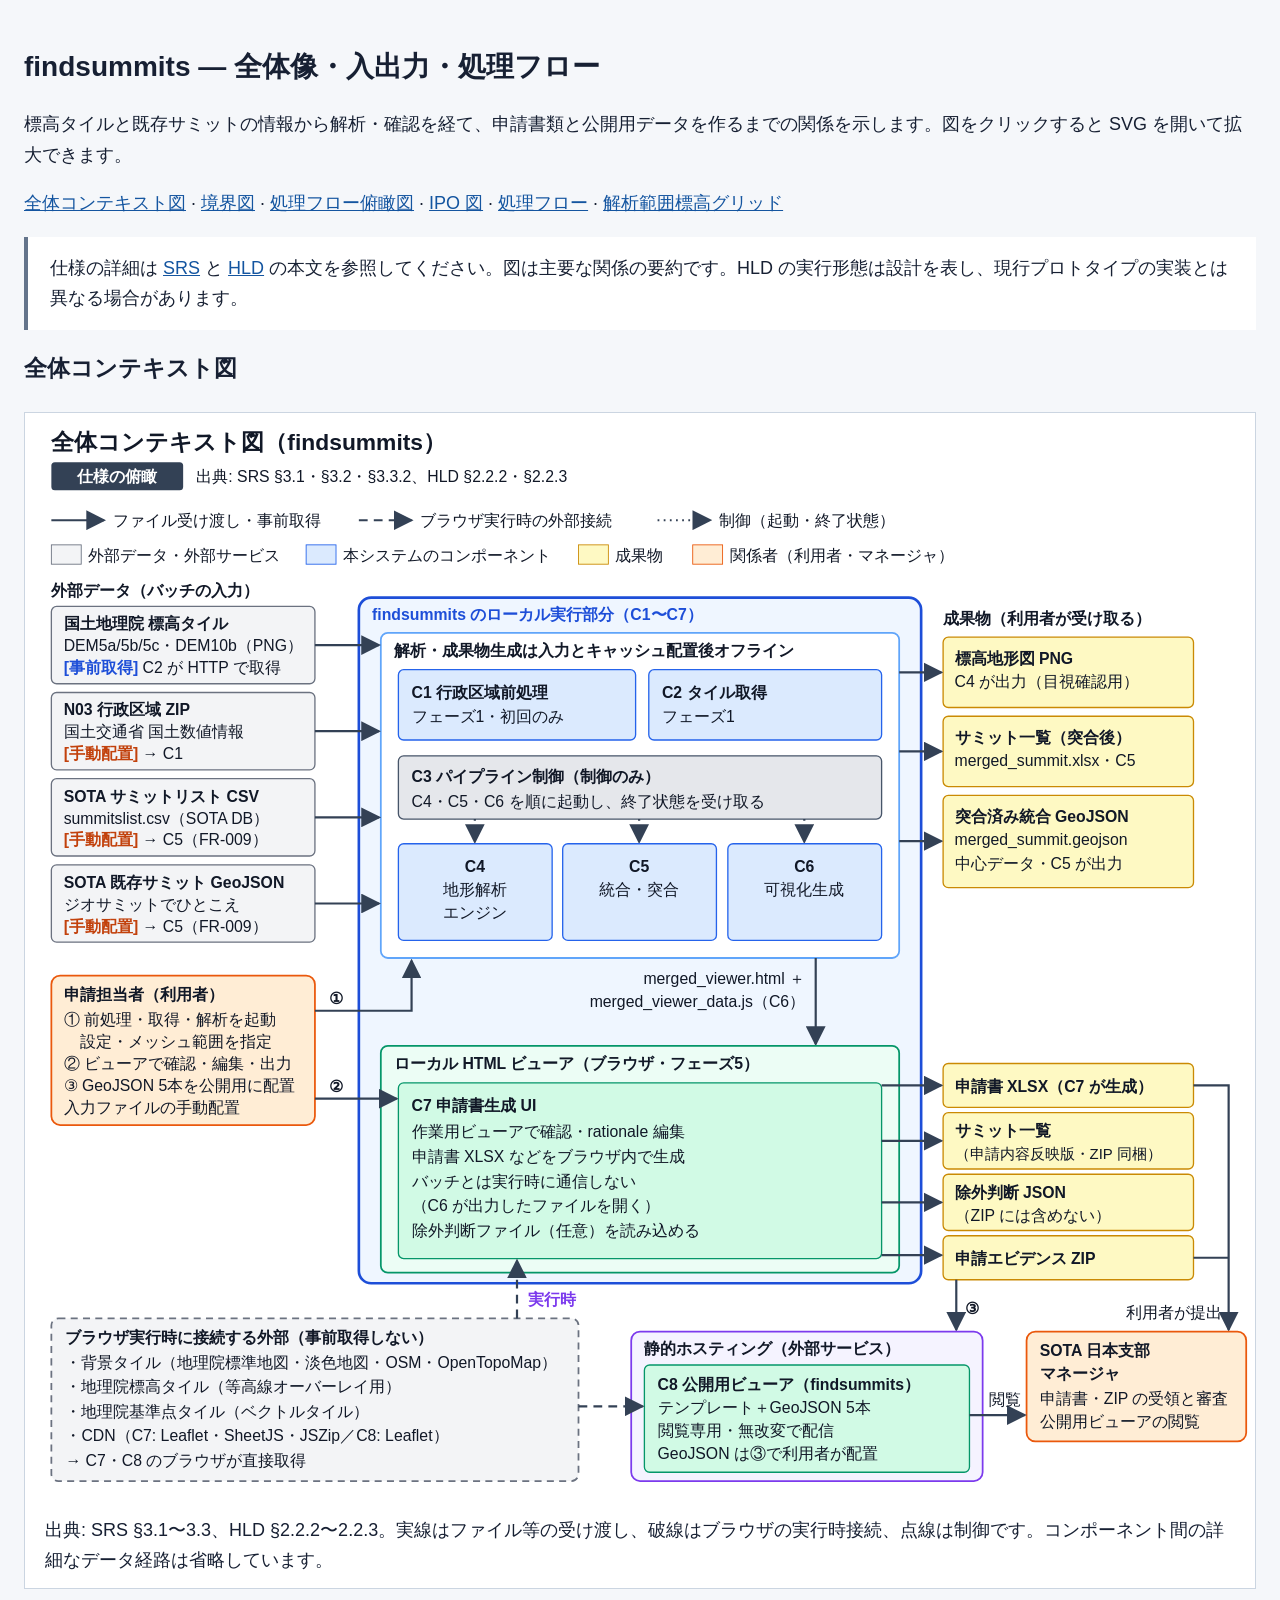
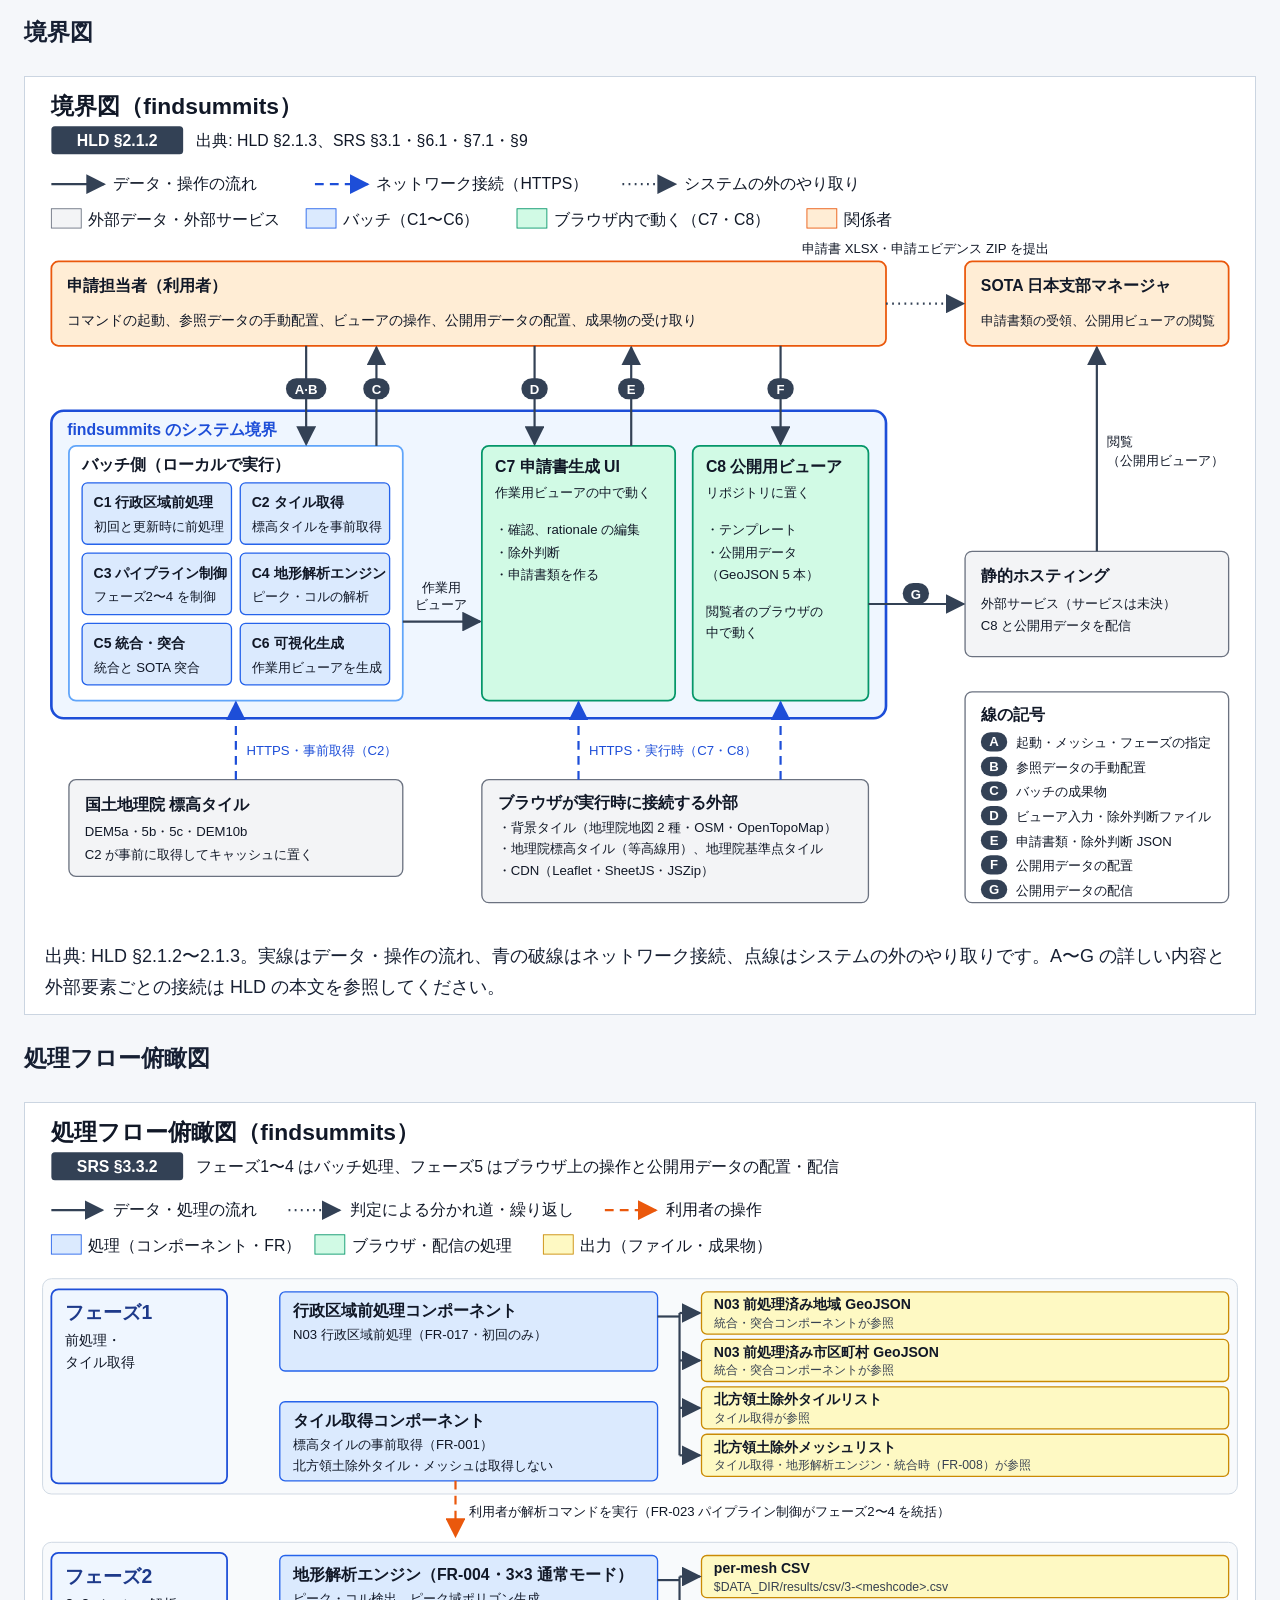
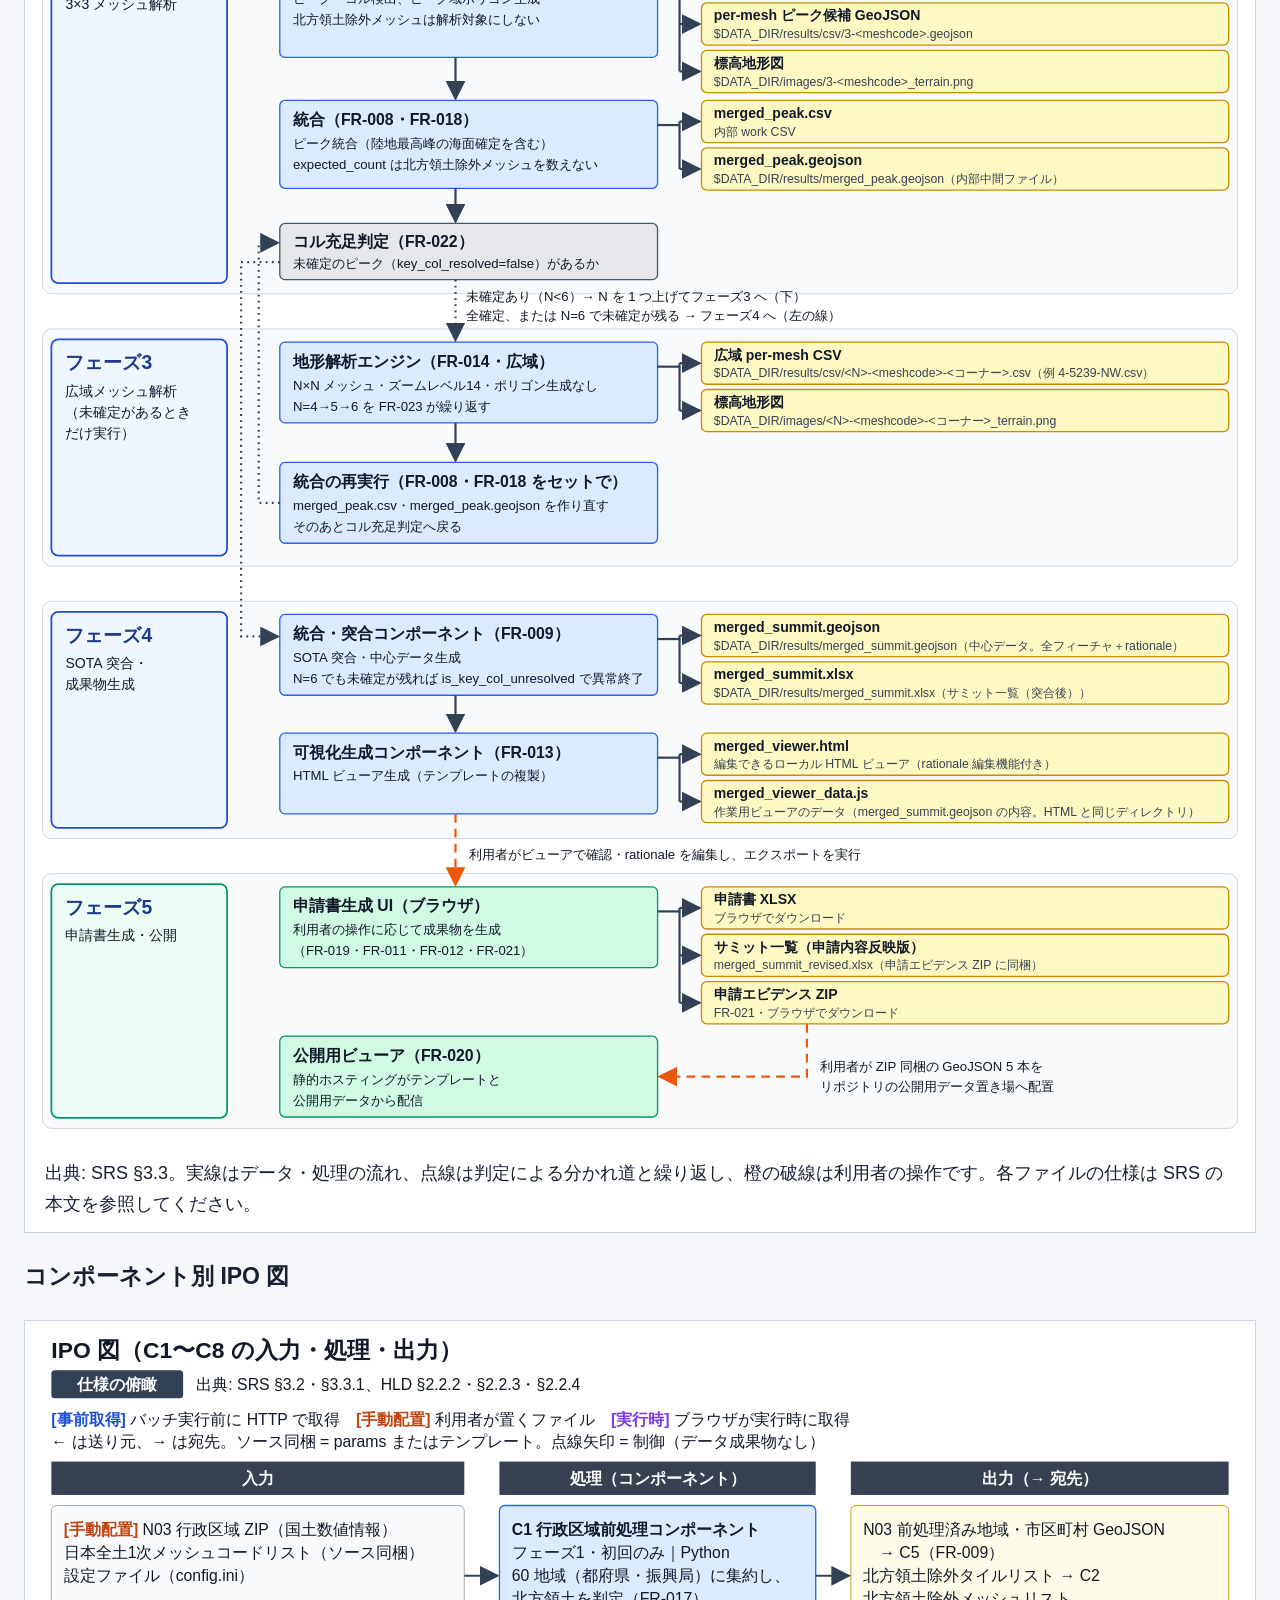
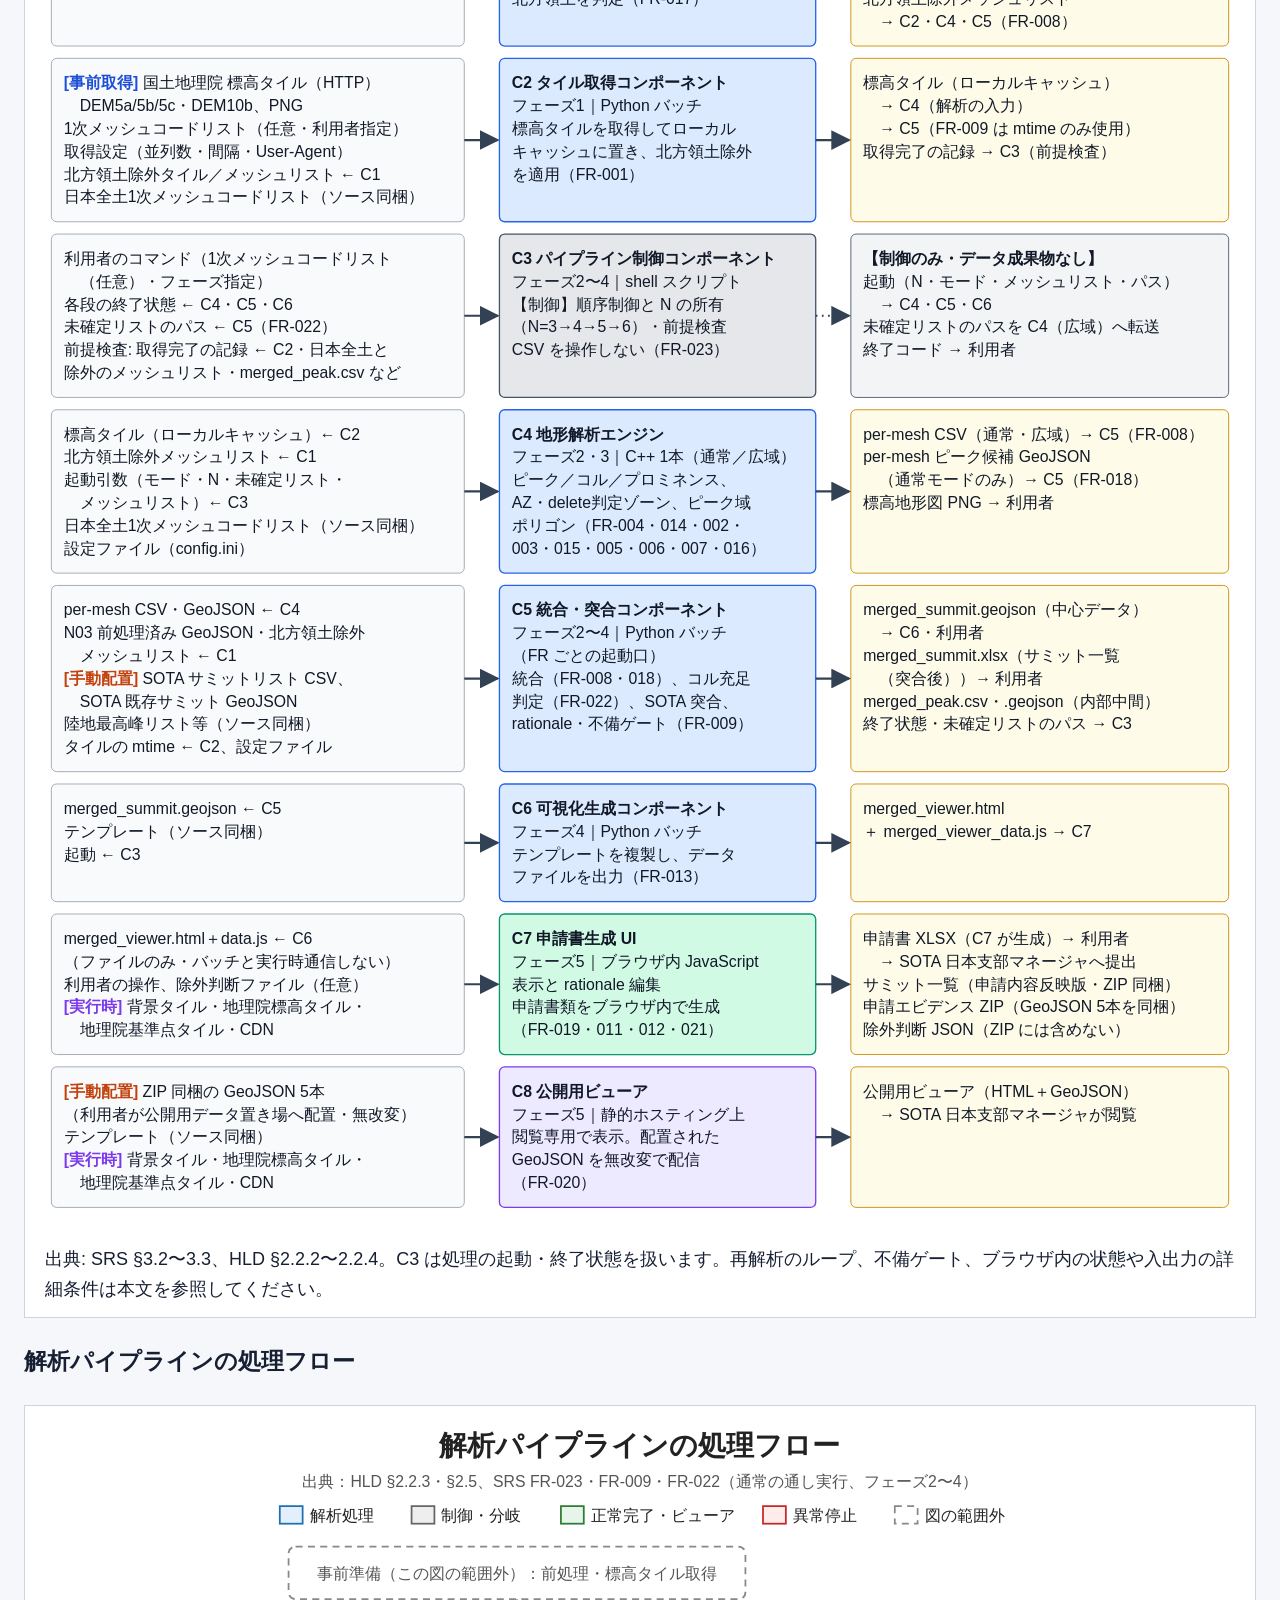
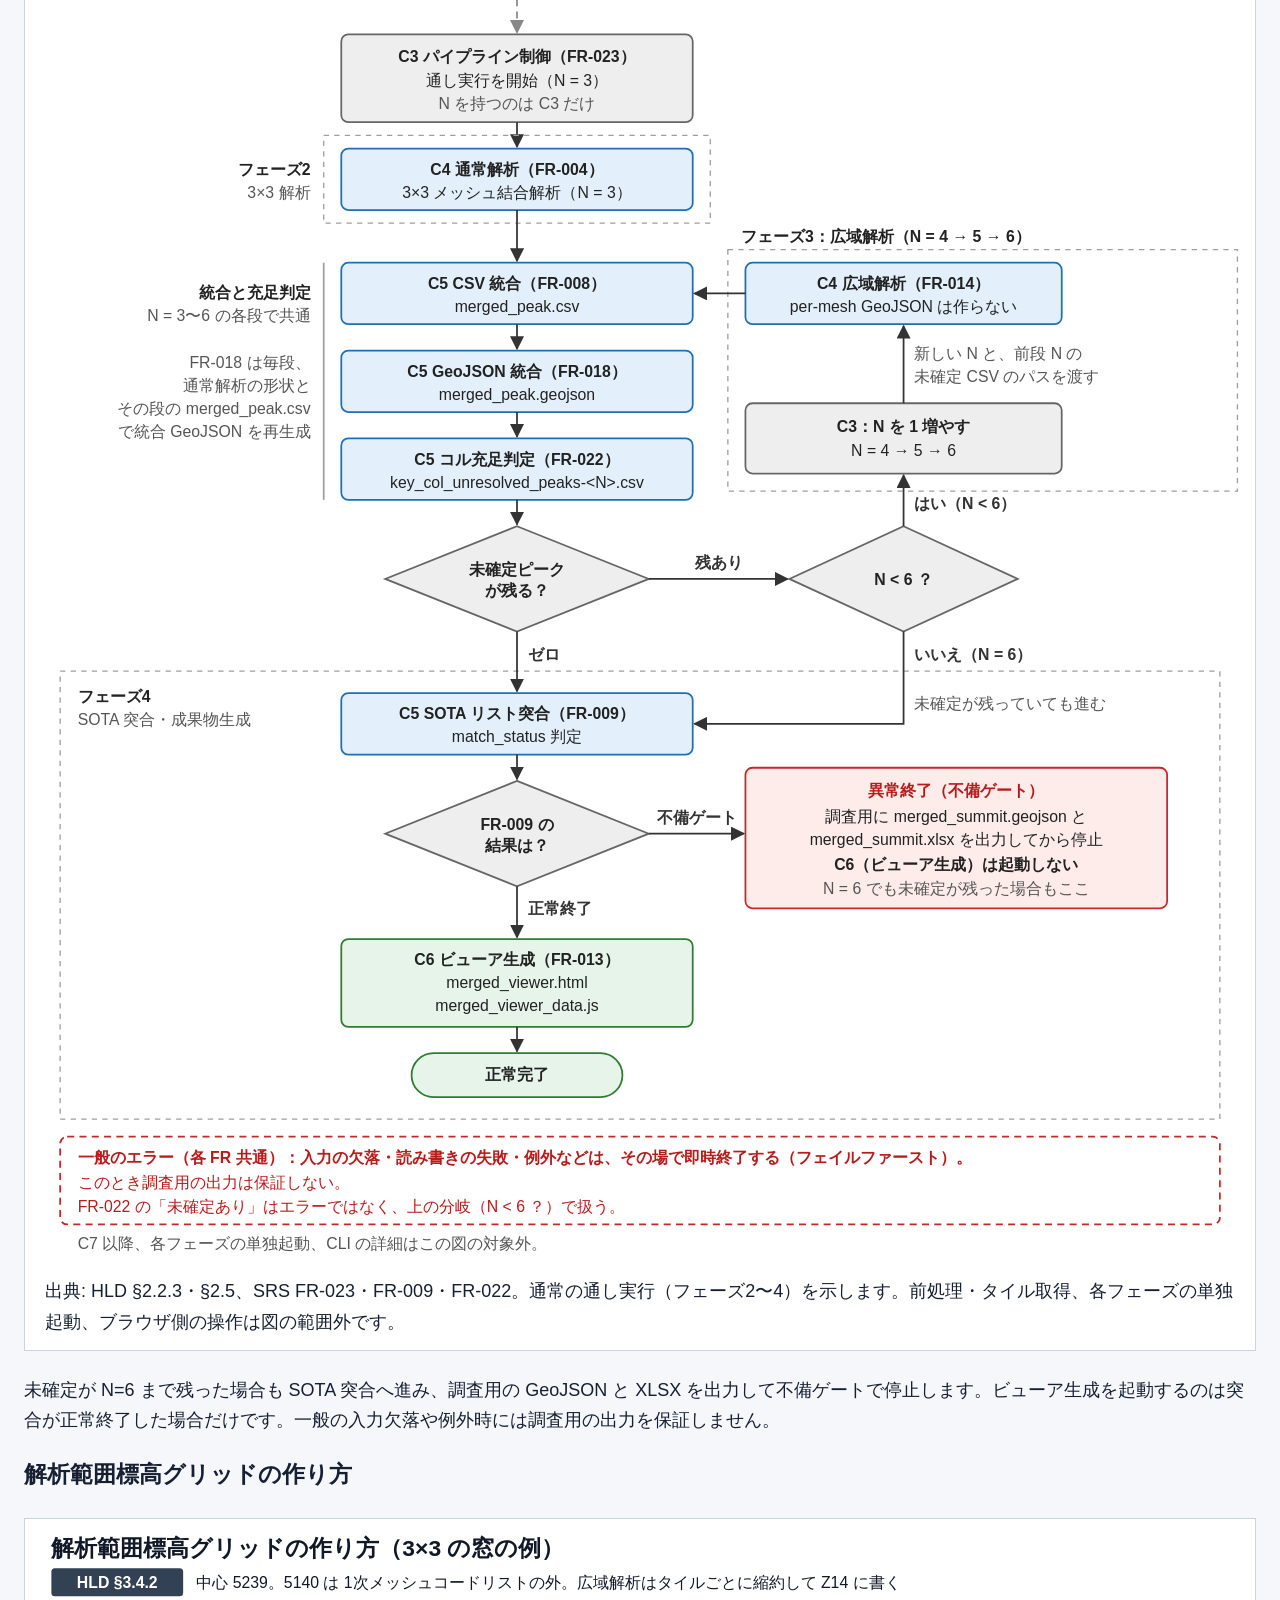
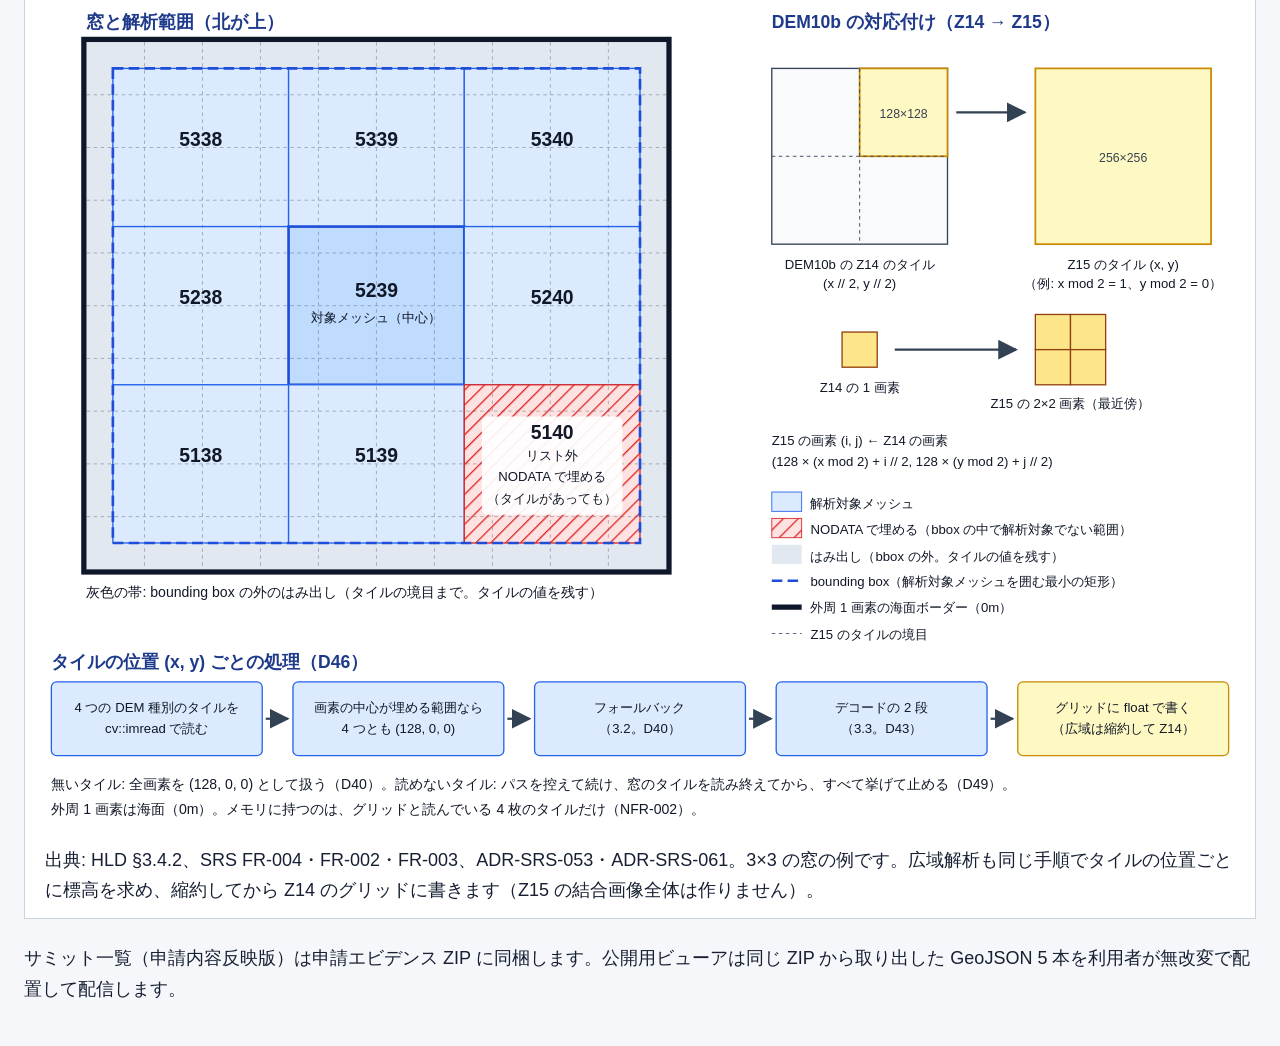
==== docs/figures/spec-overview.html @ 463ea924 "docs: draft HLD 3.4 FR-004 3x3 mesh analysis and stop on unreadable tiles Add HLD 3.4 (D45-D49): the" ====
<!DOCTYPE html>
<html lang="ja">
  <head>
    <meta charset="utf-8">
    <meta name="viewport" content="width=device-width, initial-scale=1">
    <meta name="description" content="findsummits の全体コンテキスト図、境界図、処理フロー俯瞰図、コンポーネント別 IPO 図、解析パイプラインの処理フロー、解析範囲標高グリッドの作り方。SRS と HLD の理解を補助する説明図。">
    <title>findsummits — 全体像・入出力・処理フロー</title>
    <style>
      body { margin: 0; color: #172033; background: #f5f7fa; font: 18px/1.7 sans-serif; }
      main { max-width: 1440px; margin: auto; padding: 24px; }
      h1 { font-size: 28px; }
      h2 { font-size: 23px; }
      a { color: #1455a0; }
      figure { margin: 24px 0; background: white; border: 1px solid #cbd5e1; }
      img { display: block; width: 100%; height: auto; }
      figcaption { padding: 12px 20px; }
      .note { padding: 16px 22px; border-left: 4px solid #64748b; background: white; }
      @media print {
        @page { size: A3 portrait; margin: 10mm; }
        body { background: white; }
        main { padding: 0; }
        figure { break-inside: avoid; }
        section { break-before: page; }
        nav { display: none; }
      }
    </style>
  </head>
  <body>
    <main>
      <h1>findsummits — 全体像・入出力・処理フロー</h1>
      <p>標高タイルと既存サミットの情報から解析・確認を経て、申請書類と公開用データを作るまでの関係を示します。図をクリックすると SVG を開いて拡大できます。</p>
      <nav aria-label="図の目次"><a href="#context">全体コンテキスト図</a> · <a href="#boundary">境界図</a> · <a href="#phase-flow">処理フロー俯瞰図</a> · <a href="#ipo">IPO 図</a> · <a href="#pipeline">処理フロー</a> · <a href="#analysis-grid">解析範囲標高グリッド</a></nav>
      <p class="note">仕様の詳細は <a href="../20_SRS.md">SRS</a> と <a href="../30_HLD.md">HLD</a> の本文を参照してください。図は主要な関係の要約です。HLD の実行形態は設計を表し、現行プロトタイプの実装とは異なる場合があります。</p>
      <section id="context">
        <h2>全体コンテキスト図</h2>
        <figure>
          <a href="system-context.svg"><img src="system-context.svg" width="1400" height="1240" alt="外部データ、findsummits のローカル処理、ブラウザでの申請書生成、公開と閲覧の関係"></a>
          <figcaption>出典: SRS §3.1〜3.3、HLD §2.2.2〜2.2.3。実線はファイル等の受け渡し、破線はブラウザの実行時接続、点線は制御です。コンポーネント間の詳細なデータ経路は省略しています。</figcaption>
        </figure>
      </section>
      <section id="boundary">
        <h2>境界図</h2>
        <figure>
          <a href="system-boundary.svg"><img src="system-boundary.svg" width="1400" height="970" alt="申請担当者と SOTA 日本支部マネージャ、システム境界の内側のバッチ（C1〜C6）・C7・C8、外部のタイル・CDN・静的ホスティングとの接続を A〜G の線で示す"></a>
          <figcaption>出典: HLD §2.1.2〜2.1.3。実線はデータ・操作の流れ、青の破線はネットワーク接続、点線はシステムの外のやり取りです。A〜G の詳しい内容と外部要素ごとの接続は HLD の本文を参照してください。</figcaption>
        </figure>
      </section>
      <section id="phase-flow">
        <h2>処理フロー俯瞰図</h2>
        <figure>
          <a href="phase-flow.svg"><img src="phase-flow.svg" width="1400" height="1870" alt="フェーズ1 から 5 の処理と出力ファイル。コル充足判定で未確定があればフェーズ3 の広域解析を N=4 から 6 まで繰り返し、全確定か N=6 でフェーズ4 へ進む"></a>
          <figcaption>出典: SRS §3.3。実線はデータ・処理の流れ、点線は判定による分かれ道と繰り返し、橙の破線は利用者の操作です。各ファイルの仕様は SRS の本文を参照してください。</figcaption>
        </figure>
      </section>
      <section id="ipo">
        <h2>コンポーネント別 IPO 図</h2>
        <figure>
          <a href="component-ipo.svg"><img src="component-ipo.svg" width="1400" height="1720" alt="C1 から C8 の入力、処理、出力を左右の三列で対応づけた IPO 図"></a>
          <figcaption>出典: SRS §3.2〜3.3、HLD §2.2.2〜2.2.4。C3 は処理の起動・終了状態を扱います。再解析のループ、不備ゲート、ブラウザ内の状態や入出力の詳細条件は本文を参照してください。</figcaption>
        </figure>
      </section>
      <section id="pipeline">
        <h2>解析パイプラインの処理フロー</h2>
        <figure>
          <a href="pipeline-flow.svg"><img src="pipeline-flow.svg" width="1400" height="1660" alt="通常解析から統合・充足判定へ進み、未確定があれば広域解析を繰り返す。N=6 で残っていても突合へ進み、不備ゲートで調査用出力後に停止する"></a>
          <figcaption>出典: HLD §2.2.3・§2.5、SRS FR-023・FR-009・FR-022。通常の通し実行（フェーズ2〜4）を示します。前処理・タイル取得、各フェーズの単独起動、ブラウザ側の操作は図の範囲外です。</figcaption>
        </figure>
        <p>未確定が N=6 まで残った場合も SOTA 突合へ進み、調査用の GeoJSON と XLSX を出力して不備ゲートで停止します。ビューア生成を起動するのは突合が正常終了した場合だけです。一般の入力欠落や例外時には調査用の出力を保証しません。</p>
      </section>
      <section id="analysis-grid">
        <h2>解析範囲標高グリッドの作り方</h2>
        <figure>
          <a href="analysis-grid.svg"><img src="analysis-grid.svg" width="1400" height="1040" alt="3×3 の窓の例。解析対象メッシュを囲む bounding box の中で、リスト外のメッシュの範囲を NODATA で埋め、外側のはみ出しはタイルの値を残し、外周 1 画素を海面にする。DEM10b は Z14 の 1 画素を Z15 の 2×2 画素に当て、タイルの位置ごとに読んでフォールバックとデコードをしてからグリッドへ書く"></a>
          <figcaption>出典: HLD §3.4.2、SRS FR-004・FR-002・FR-003、ADR-SRS-053・ADR-SRS-061。3×3 の窓の例です。広域解析も同じ手順でタイルの位置ごとに標高を求め、縮約してから Z14 のグリッドに書きます（Z15 の結合画像全体は作りません）。</figcaption>
        </figure>
      </section>
      <p>サミット一覧（申請内容反映版）は申請エビデンス ZIP に同梱します。公開用ビューアは同じ ZIP から取り出した GeoJSON 5 本を利用者が無改変で配置して配信します。</p>
    </main>
  </body>
</html>
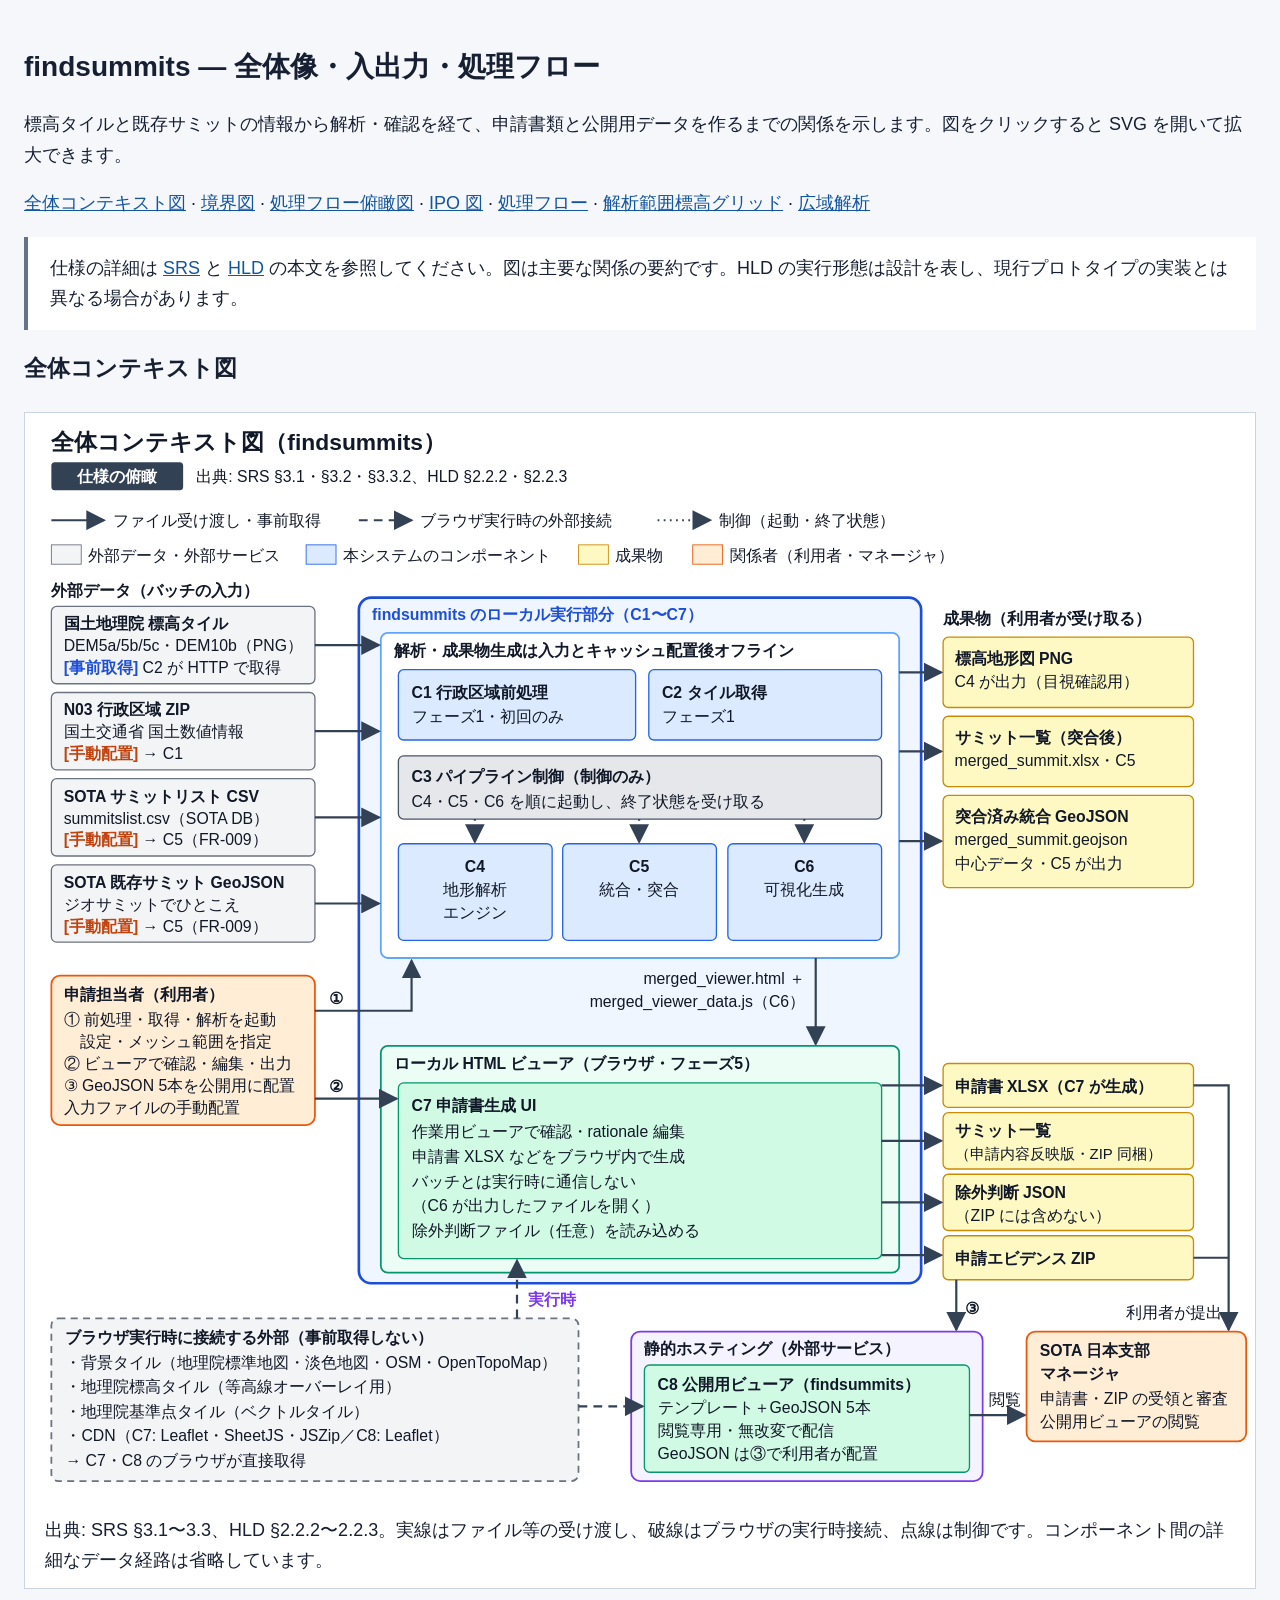
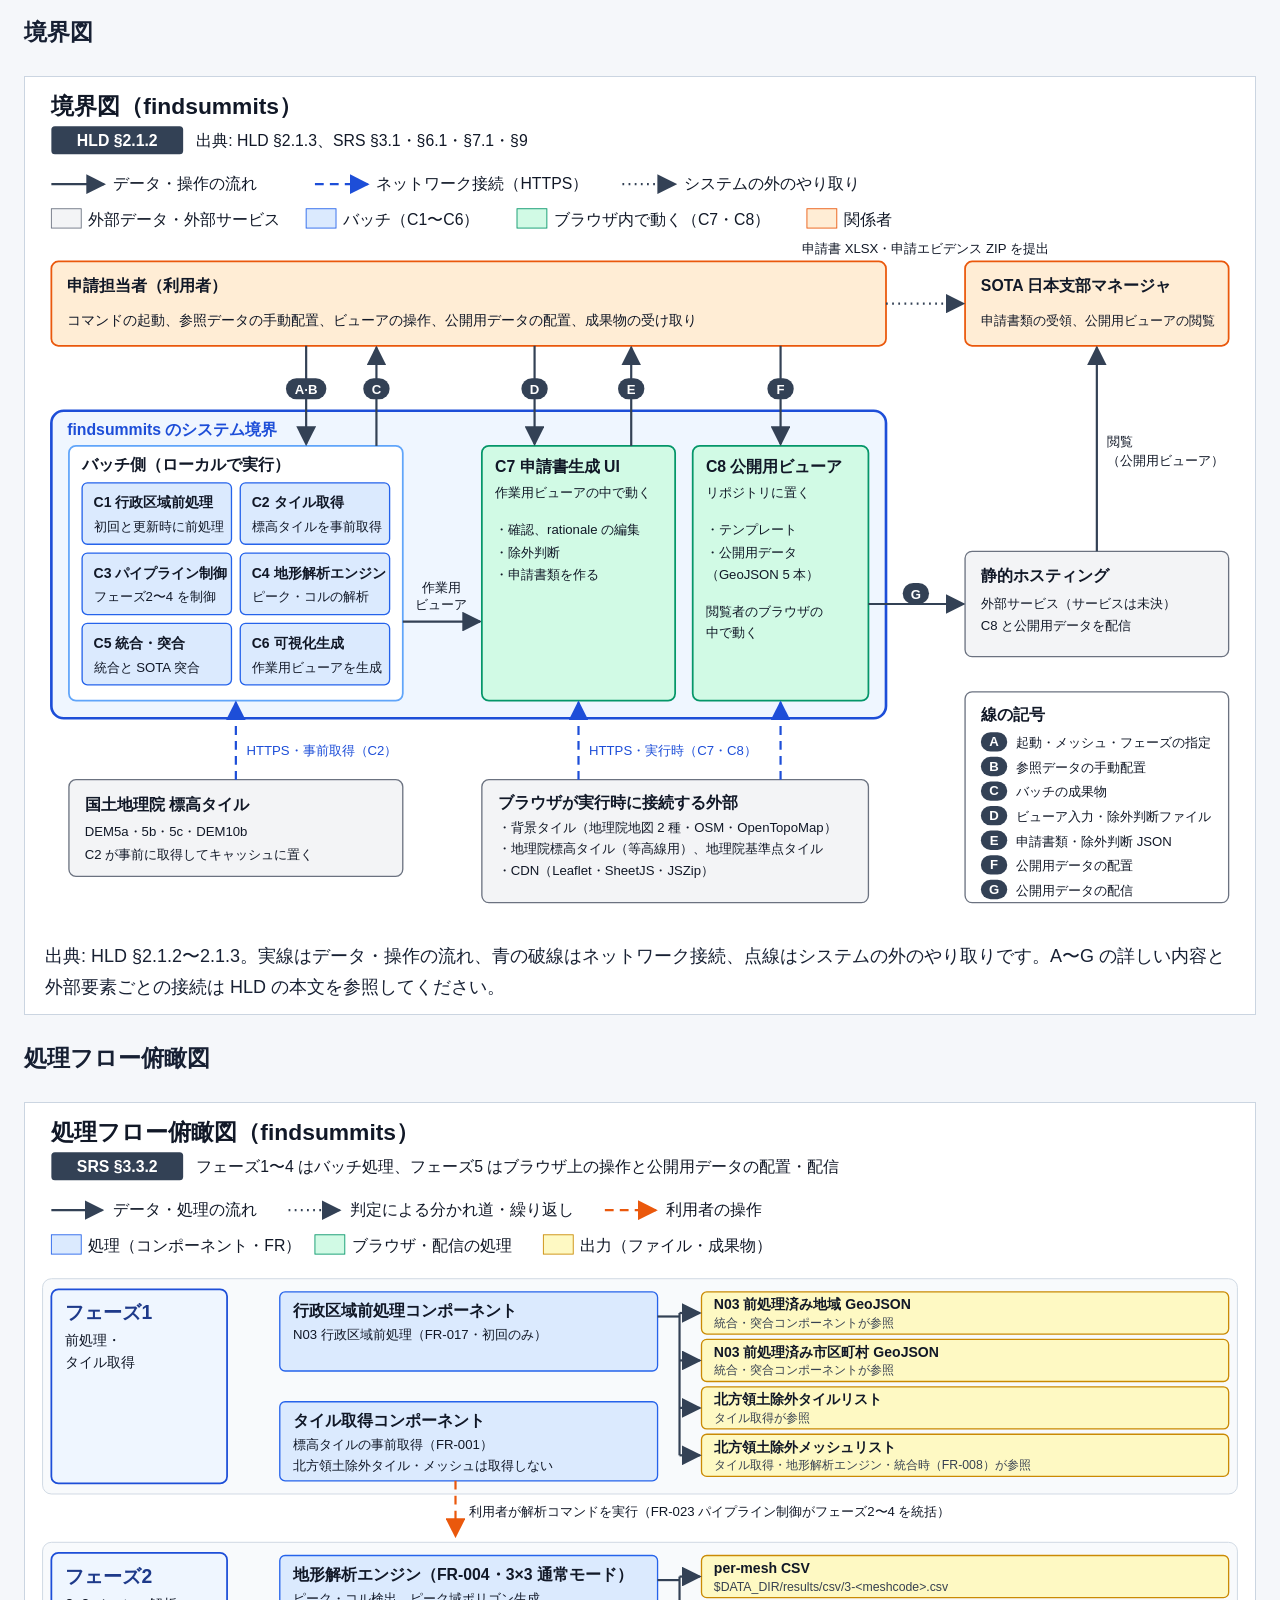
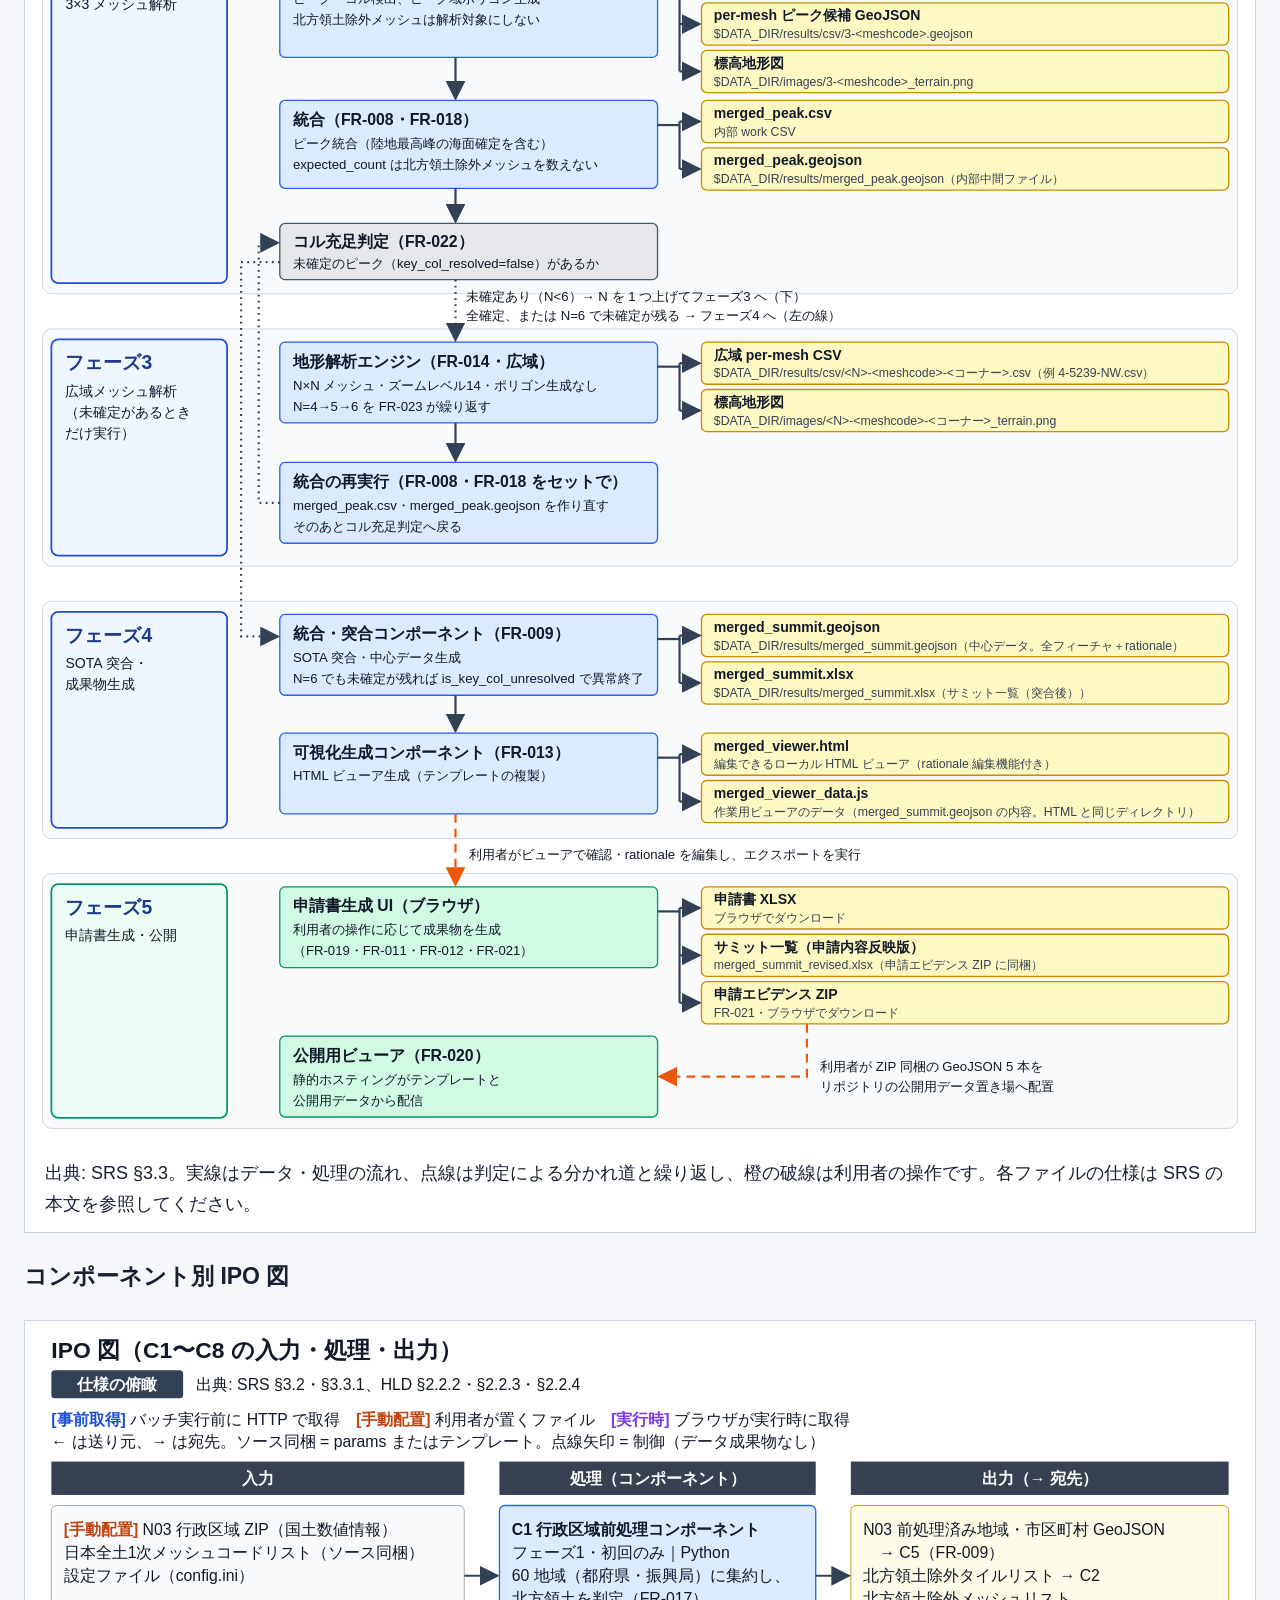
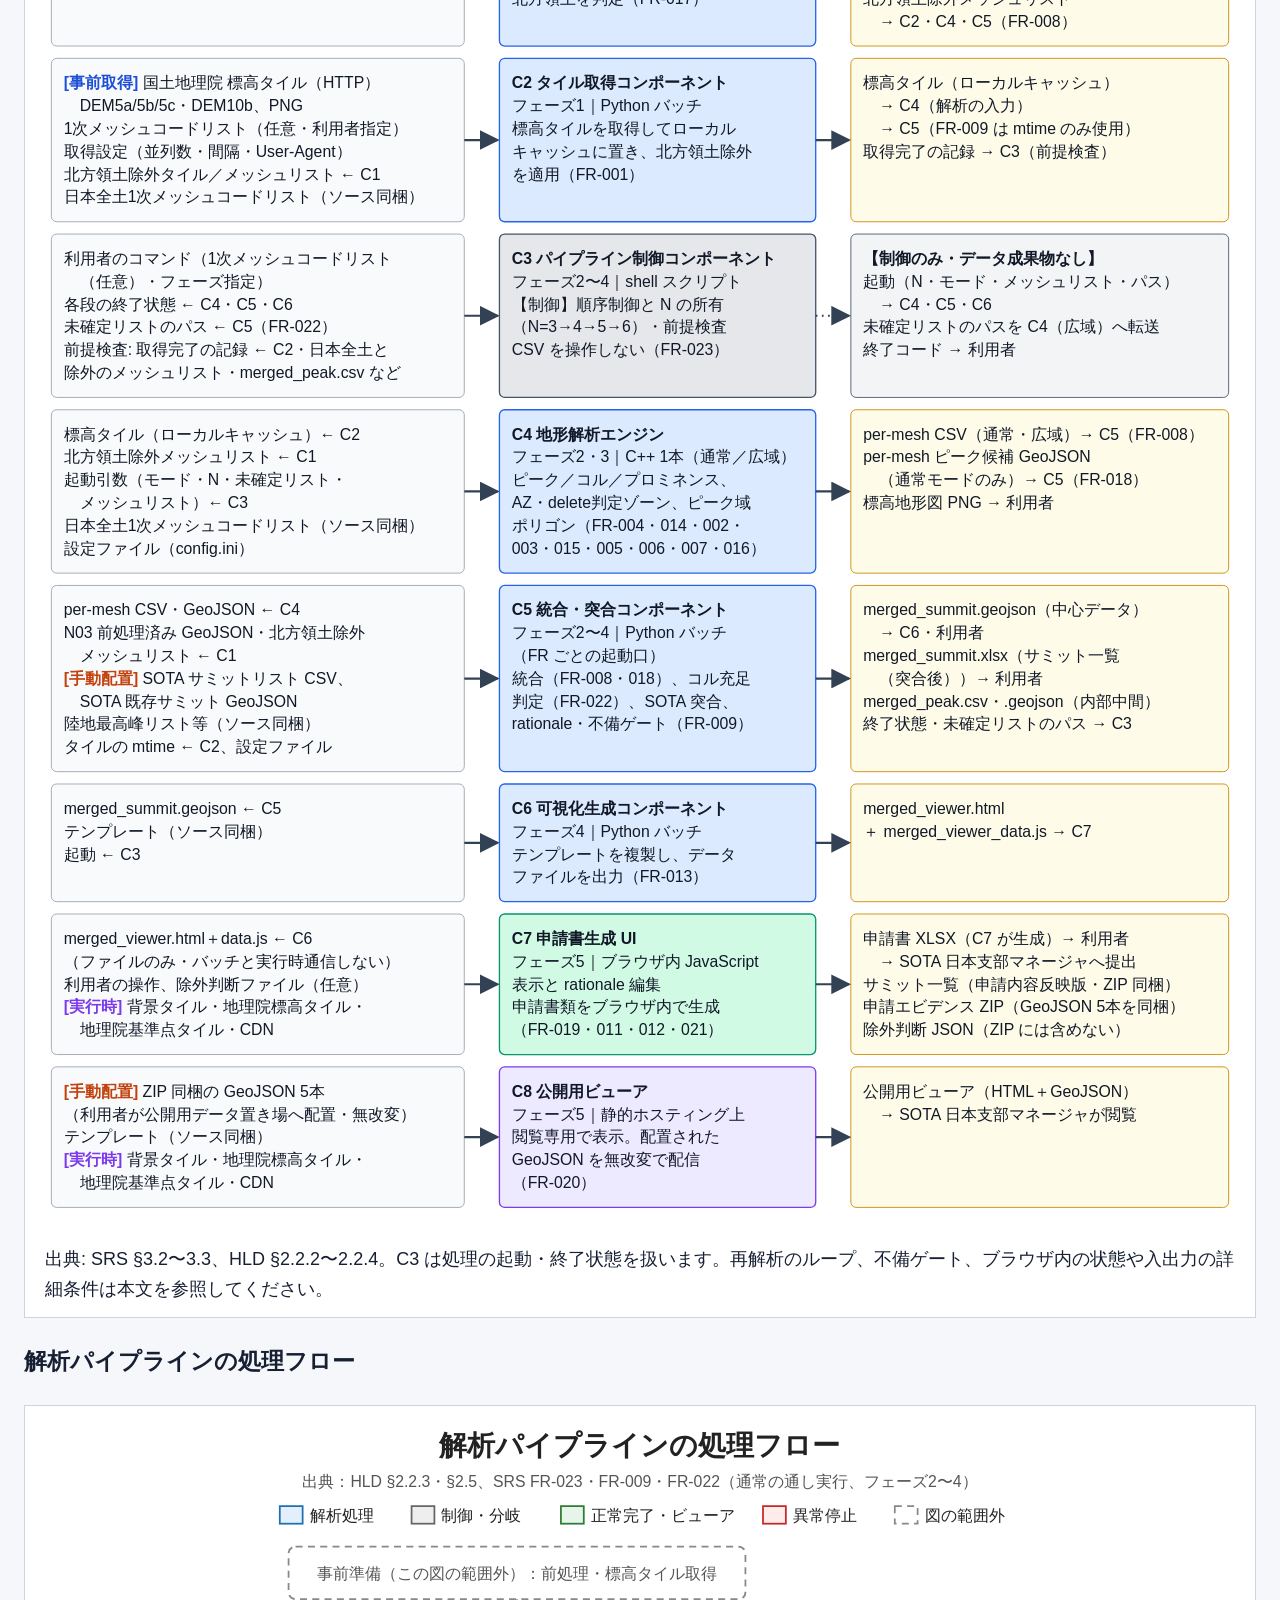
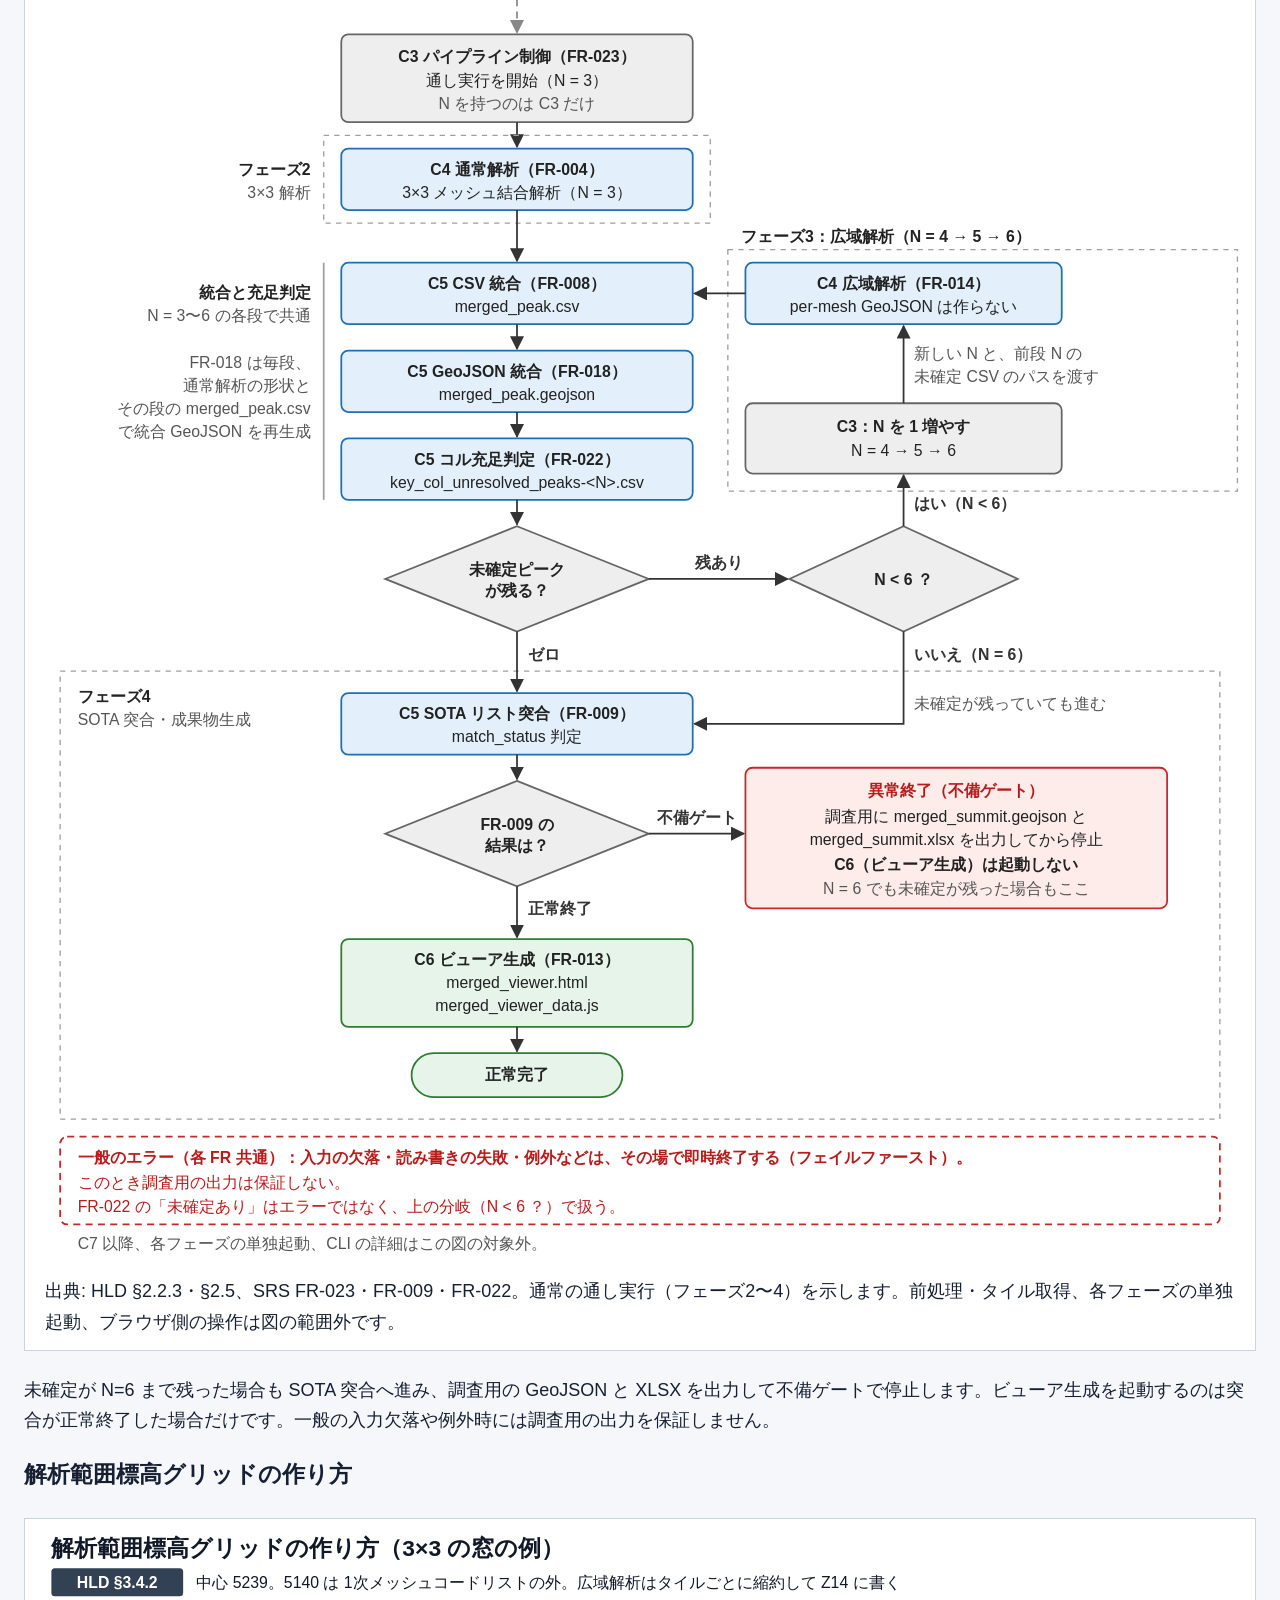
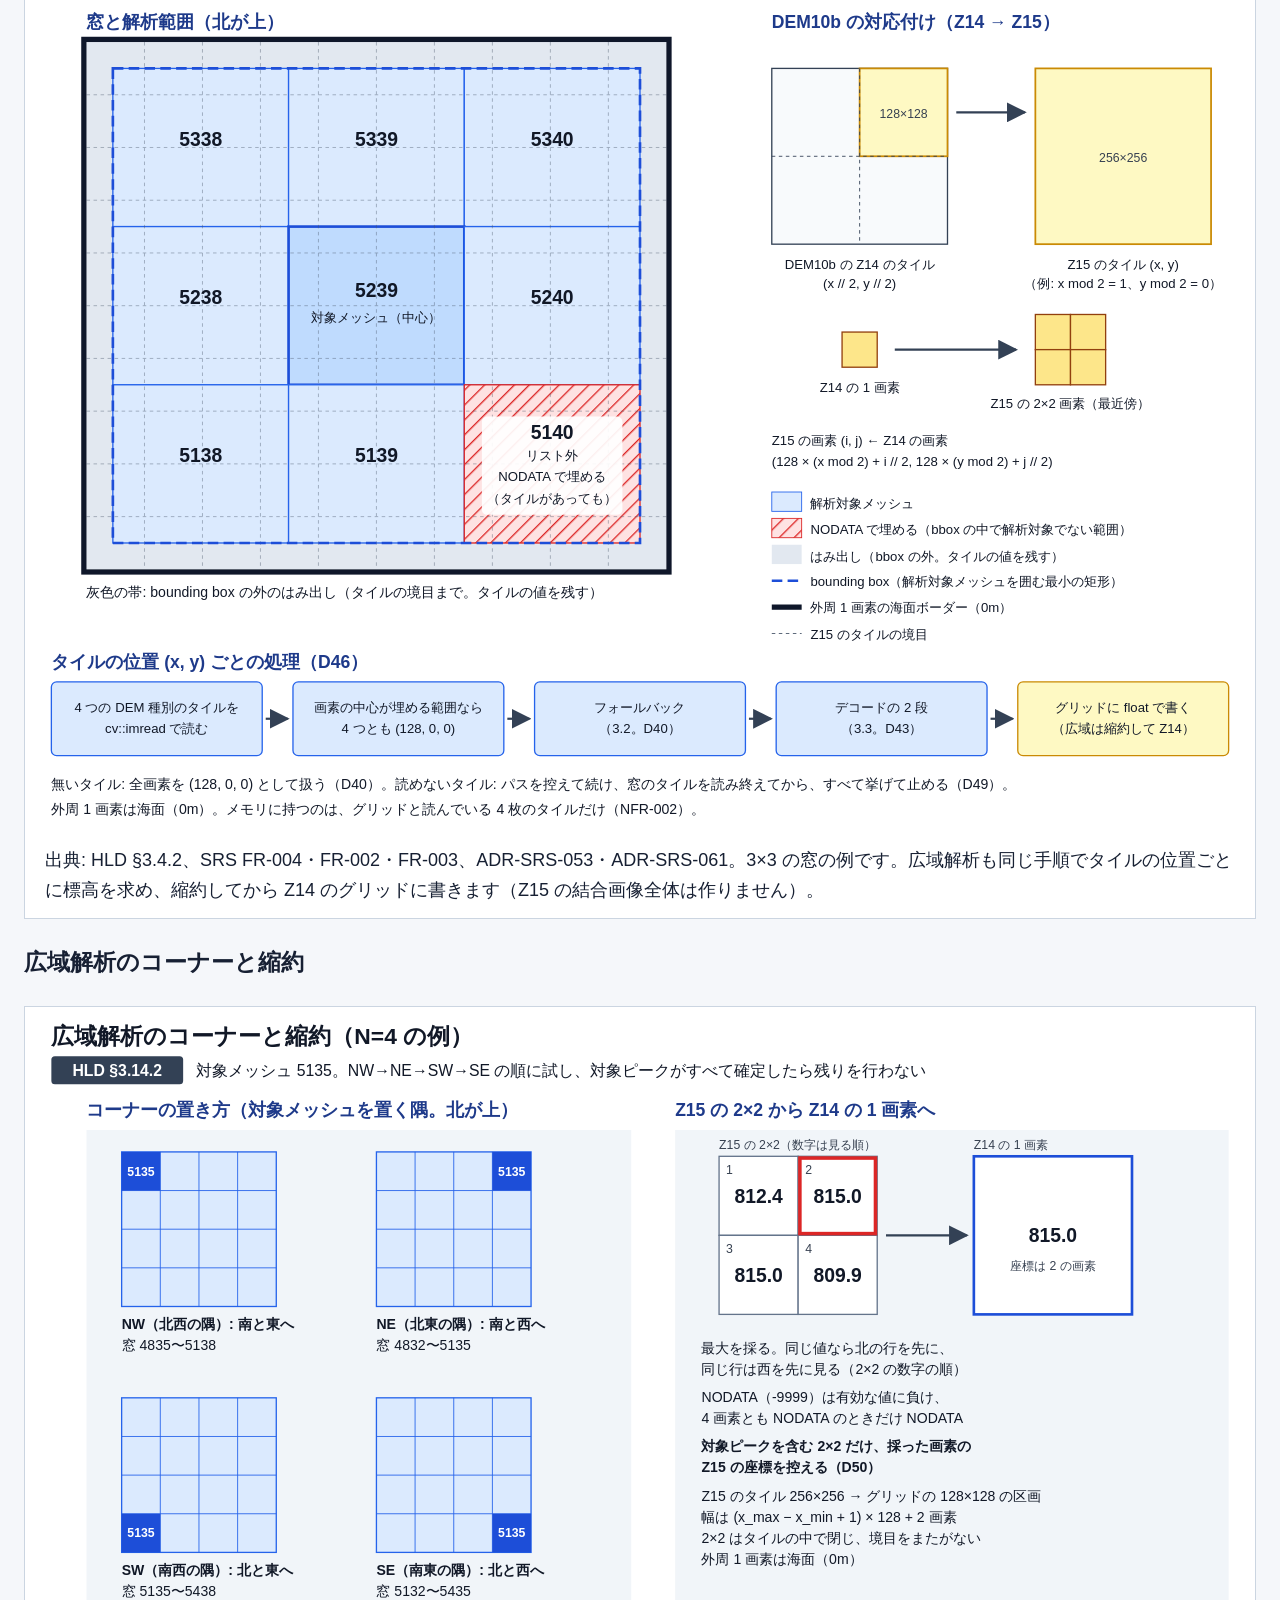
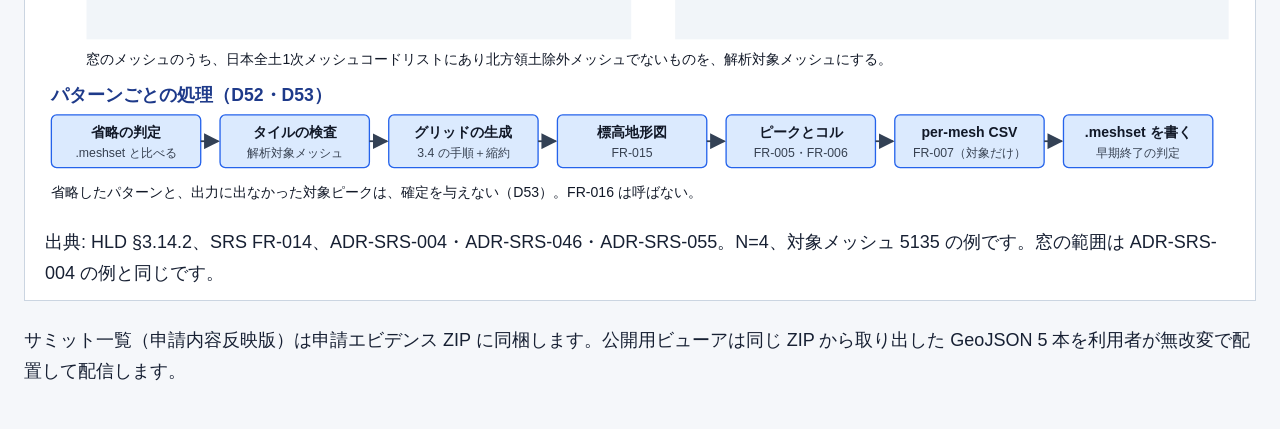
==== commit 55813f04: "docs: draft HLD 3.14 FR-014 wide-area analysis orchestration Add HLD 3.14 (D50-D53): target peaks ar" ====
--- a/docs/figures/spec-overview.html
+++ b/docs/figures/spec-overview.html
@@ -3,7 +3,7 @@
   <head>
     <meta charset="utf-8">
     <meta name="viewport" content="width=device-width, initial-scale=1">
-    <meta name="description" content="findsummits の全体コンテキスト図、境界図、処理フロー俯瞰図、コンポーネント別 IPO 図、解析パイプラインの処理フロー、解析範囲標高グリッドの作り方。SRS と HLD の理解を補助する説明図。">
+    <meta name="description" content="findsummits の全体コンテキスト図、境界図、処理フロー俯瞰図、コンポーネント別 IPO 図、解析パイプラインの処理フロー、解析範囲標高グリッドの作り方、広域解析のコーナーと縮約。SRS と HLD の理解を補助する説明図。">
     <title>findsummits — 全体像・入出力・処理フロー</title>
     <style>
       body { margin: 0; color: #172033; background: #f5f7fa; font: 18px/1.7 sans-serif; }
@@ -29,7 +29,7 @@
     <main>
       <h1>findsummits — 全体像・入出力・処理フロー</h1>
       <p>標高タイルと既存サミットの情報から解析・確認を経て、申請書類と公開用データを作るまでの関係を示します。図をクリックすると SVG を開いて拡大できます。</p>
-      <nav aria-label="図の目次"><a href="#context">全体コンテキスト図</a> · <a href="#boundary">境界図</a> · <a href="#phase-flow">処理フロー俯瞰図</a> · <a href="#ipo">IPO 図</a> · <a href="#pipeline">処理フロー</a> · <a href="#analysis-grid">解析範囲標高グリッド</a></nav>
+      <nav aria-label="図の目次"><a href="#context">全体コンテキスト図</a> · <a href="#boundary">境界図</a> · <a href="#phase-flow">処理フロー俯瞰図</a> · <a href="#ipo">IPO 図</a> · <a href="#pipeline">処理フロー</a> · <a href="#analysis-grid">解析範囲標高グリッド</a> · <a href="#wide-analysis">広域解析</a></nav>
       <p class="note">仕様の詳細は <a href="../20_SRS.md">SRS</a> と <a href="../30_HLD.md">HLD</a> の本文を参照してください。図は主要な関係の要約です。HLD の実行形態は設計を表し、現行プロトタイプの実装とは異なる場合があります。</p>
       <section id="context">
         <h2>全体コンテキスト図</h2>
@@ -74,6 +74,13 @@
           <figcaption>出典: HLD §3.4.2、SRS FR-004・FR-002・FR-003、ADR-SRS-053・ADR-SRS-061。3×3 の窓の例です。広域解析も同じ手順でタイルの位置ごとに標高を求め、縮約してから Z14 のグリッドに書きます（Z15 の結合画像全体は作りません）。</figcaption>
         </figure>
       </section>
+      <section id="wide-analysis">
+        <h2>広域解析のコーナーと縮約</h2>
+        <figure>
+          <a href="wide-analysis.svg"><img src="wide-analysis.svg" width="1400" height="920" alt="N=4、対象メッシュ 5135 の例。対象メッシュを窓の北西・北東・南西・南東の隅に置く 4 つのパターンと窓の範囲。Z15 の 2×2 の最大を Z14 の 1 画素にし、同じ値なら北の行、西の順に採り、対象ピークを含む 2×2 だけ採った画素の Z15 の座標を控える。パターンごとに省略の判定、タイルの検査、グリッドの生成、標高地形図、ピークとコル、per-mesh CSV、.meshset の順に行う"></a>
+          <figcaption>出典: HLD §3.14.2、SRS FR-014、ADR-SRS-004・ADR-SRS-046・ADR-SRS-055。N=4、対象メッシュ 5135 の例です。窓の範囲は ADR-SRS-004 の例と同じです。</figcaption>
+        </figure>
+      </section>
       <p>サミット一覧（申請内容反映版）は申請エビデンス ZIP に同梱します。公開用ビューアは同じ ZIP から取り出した GeoJSON 5 本を利用者が無改変で配置して配信します。</p>
     </main>
   </body>
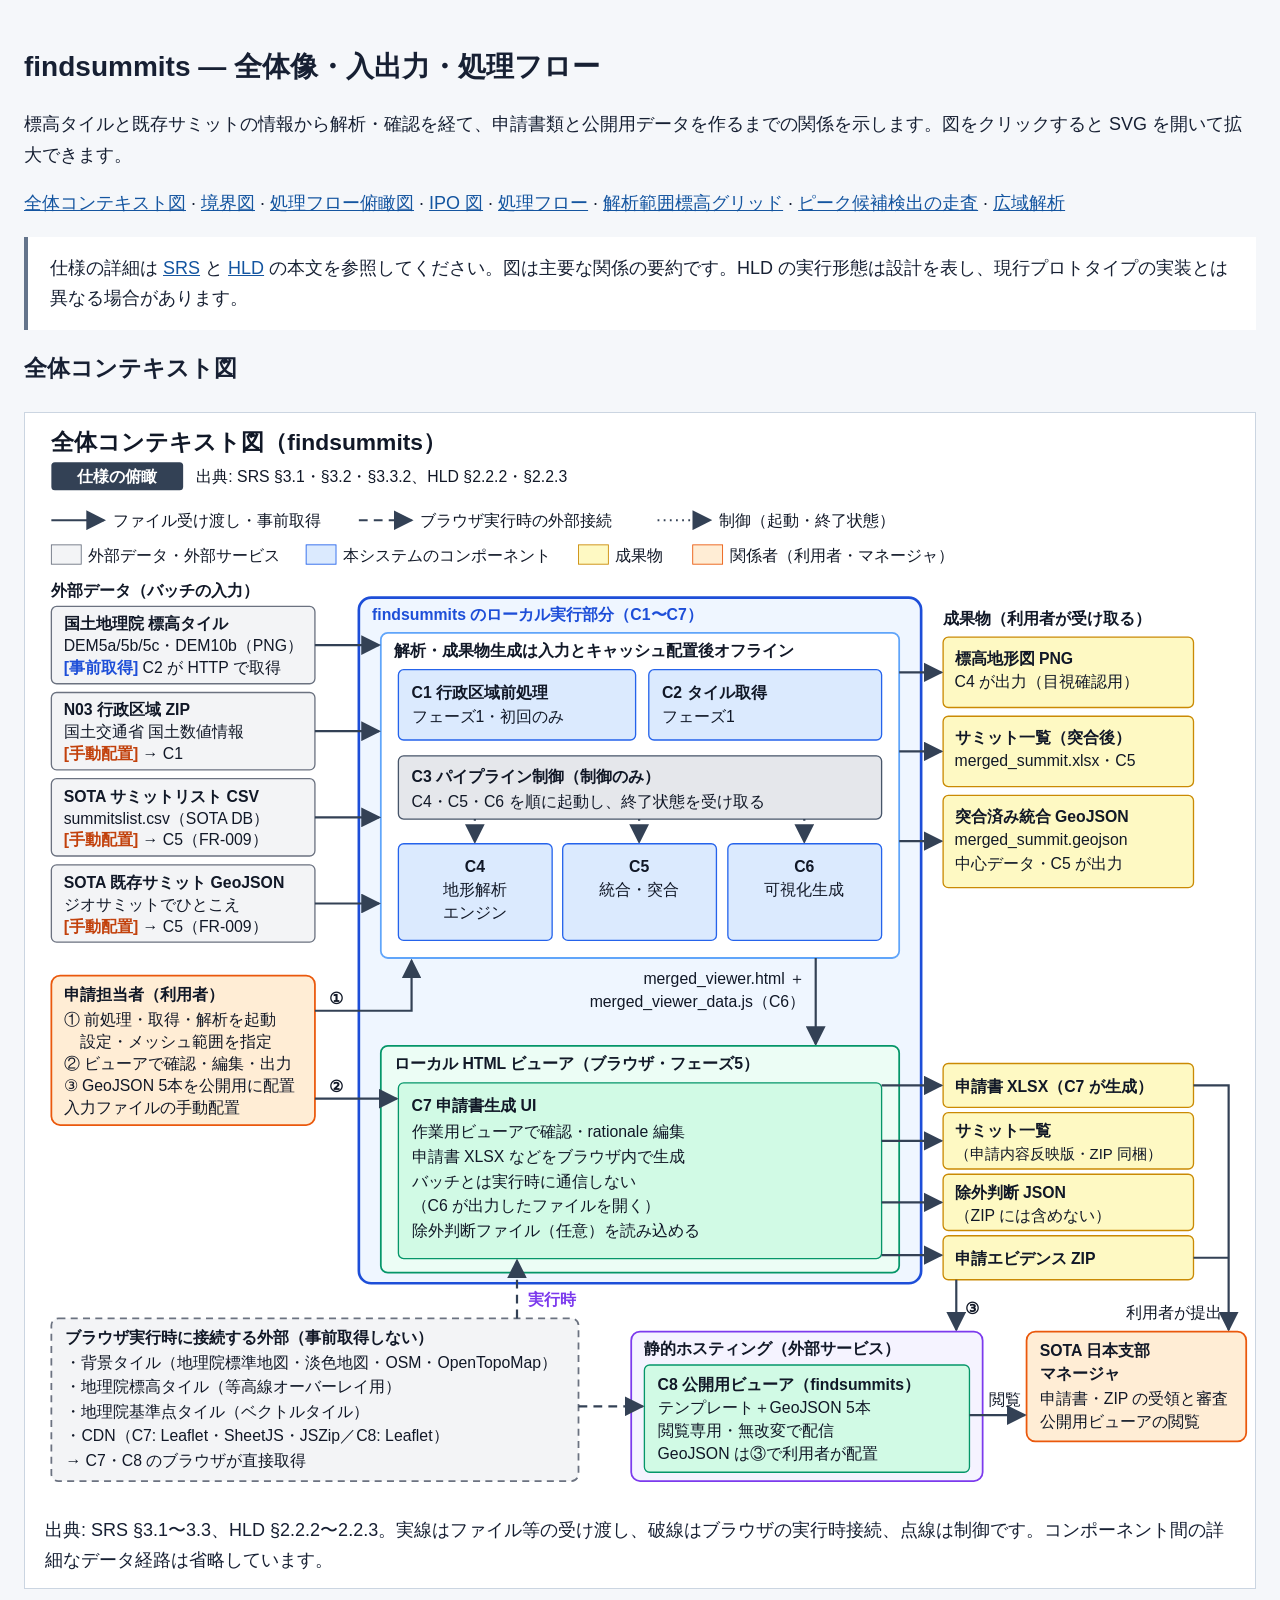
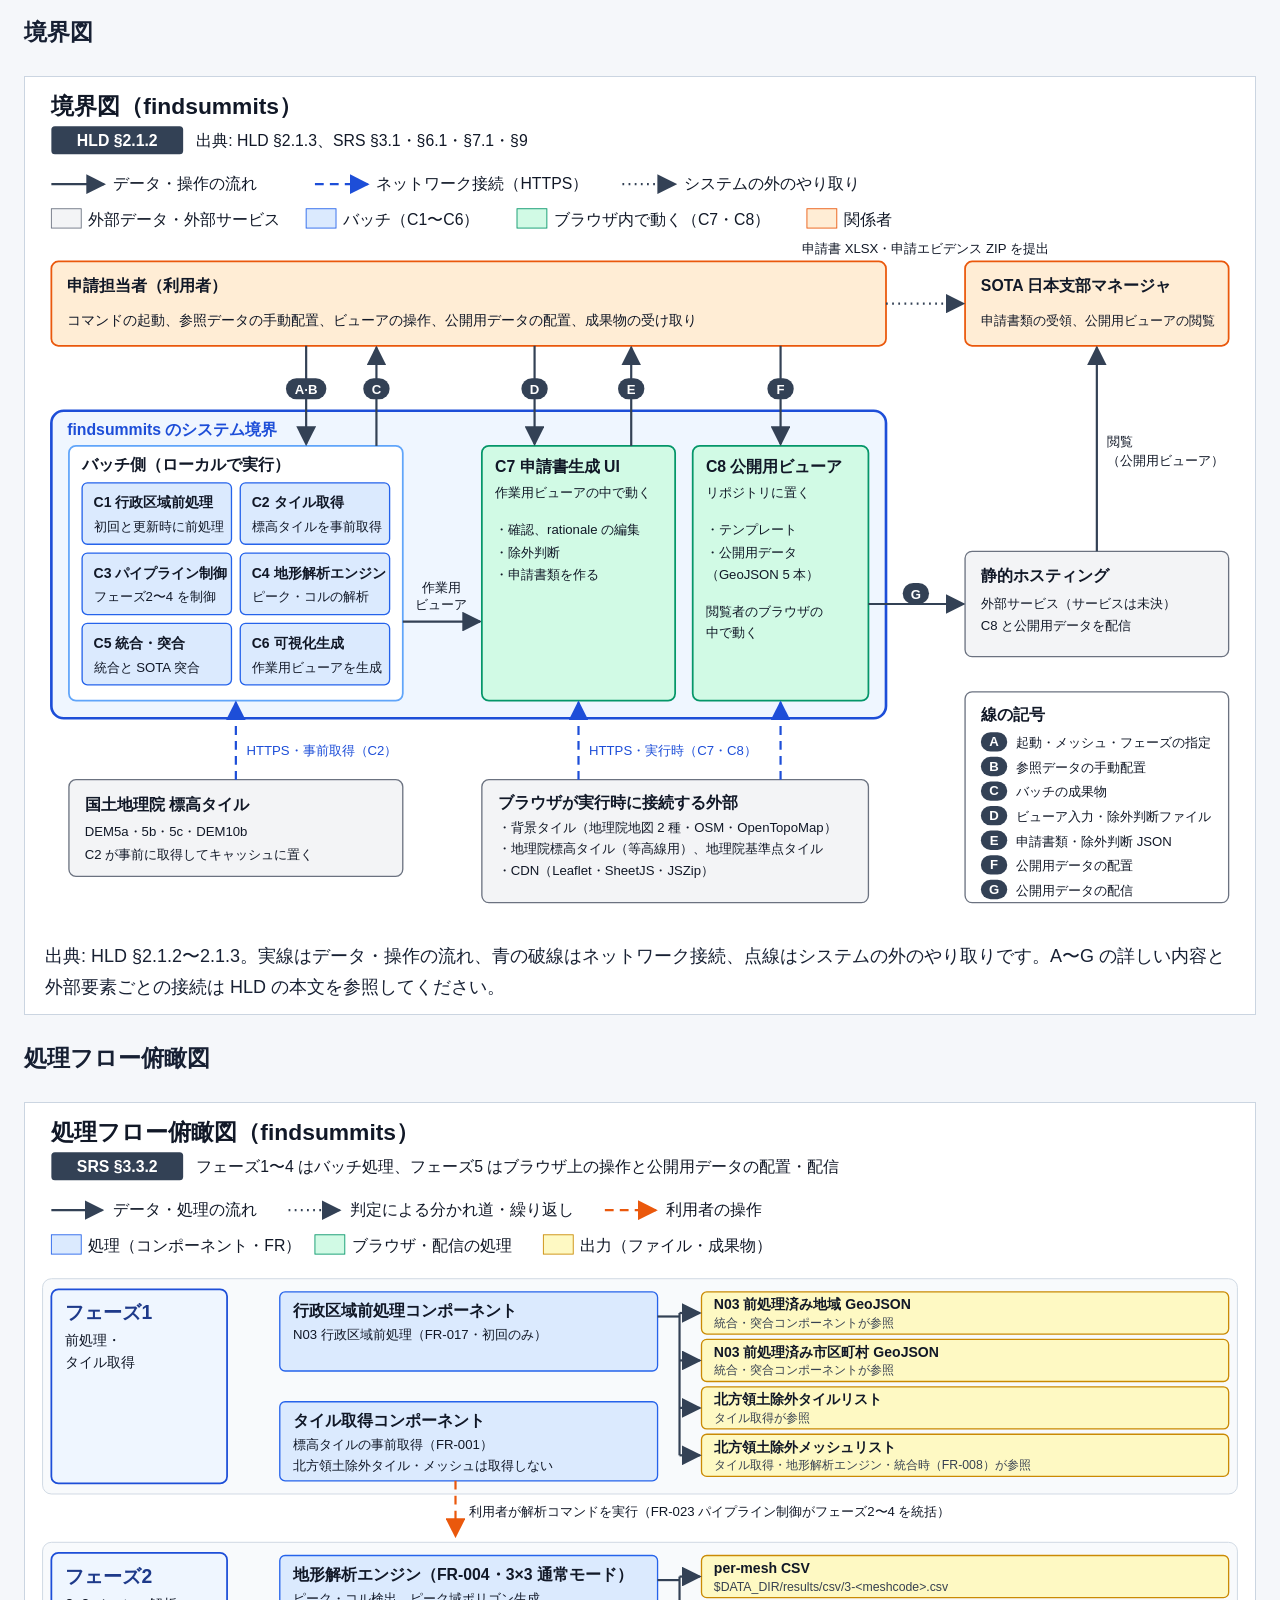
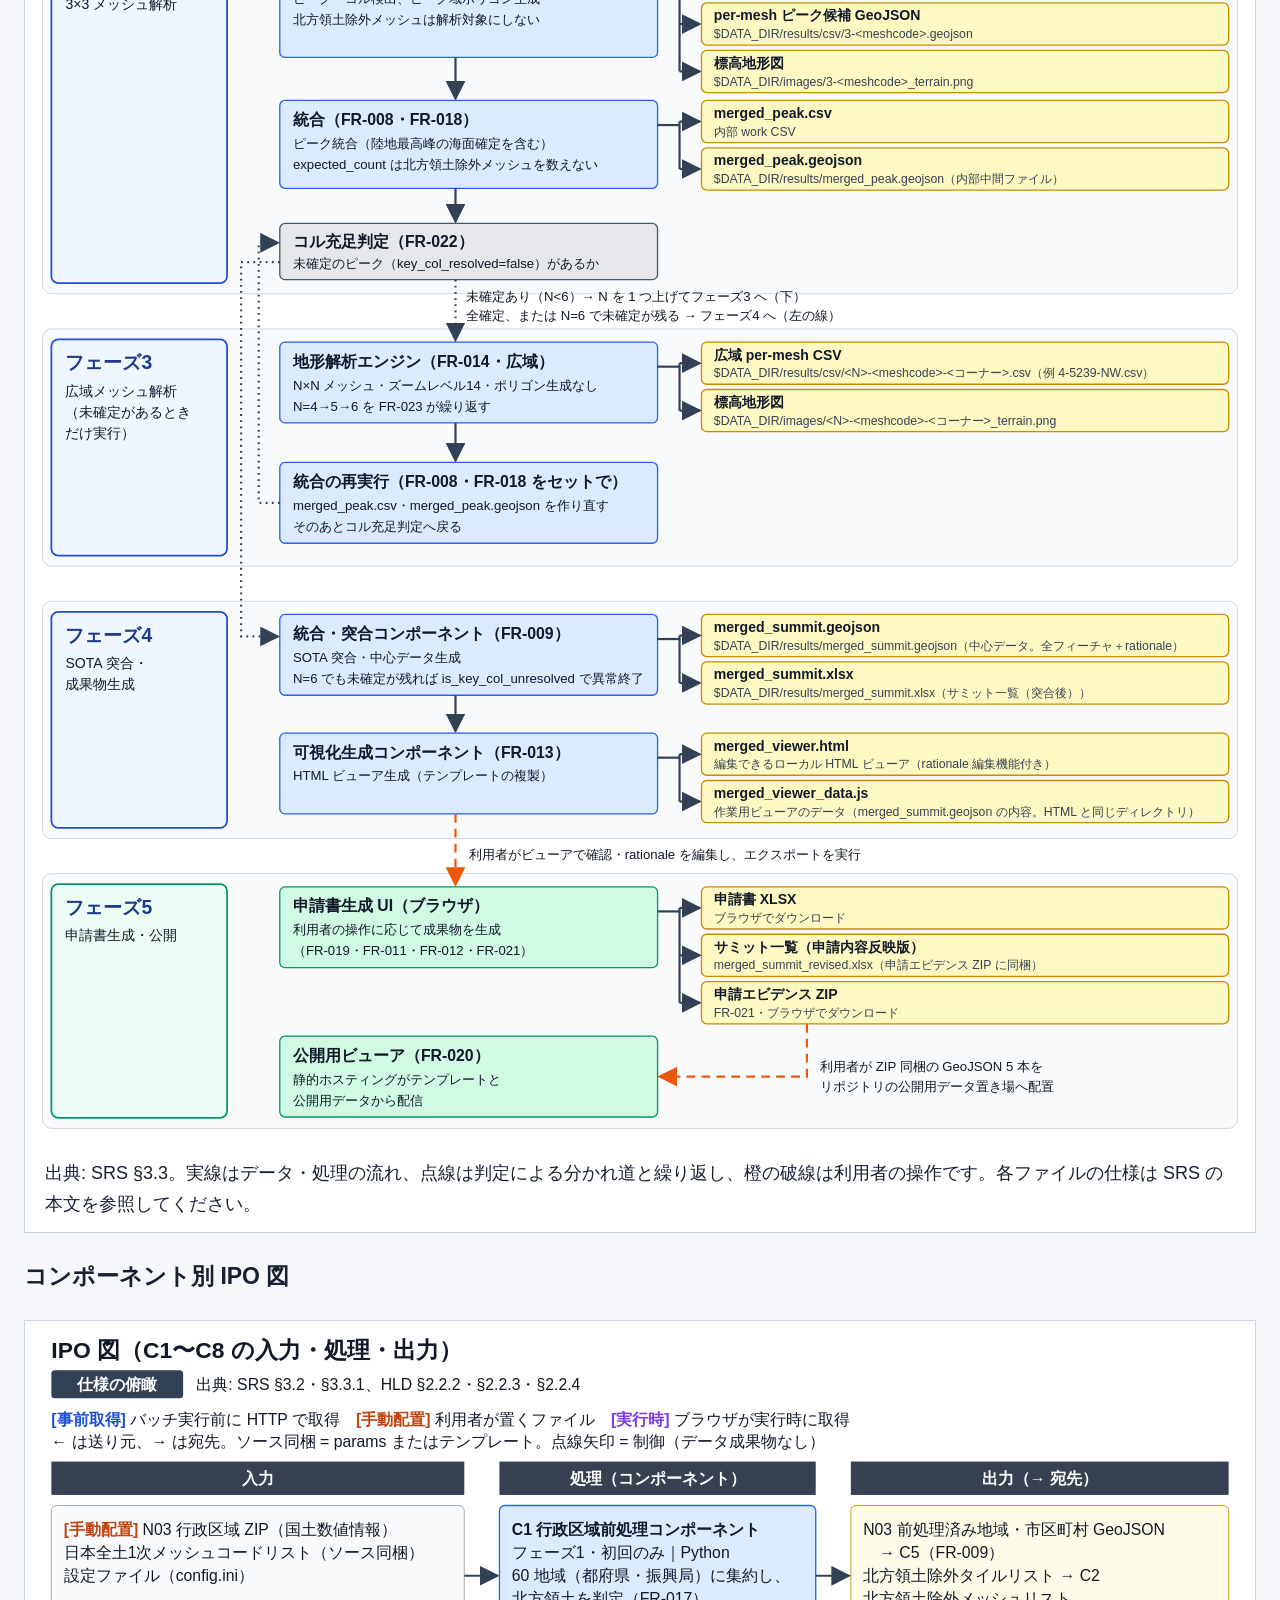
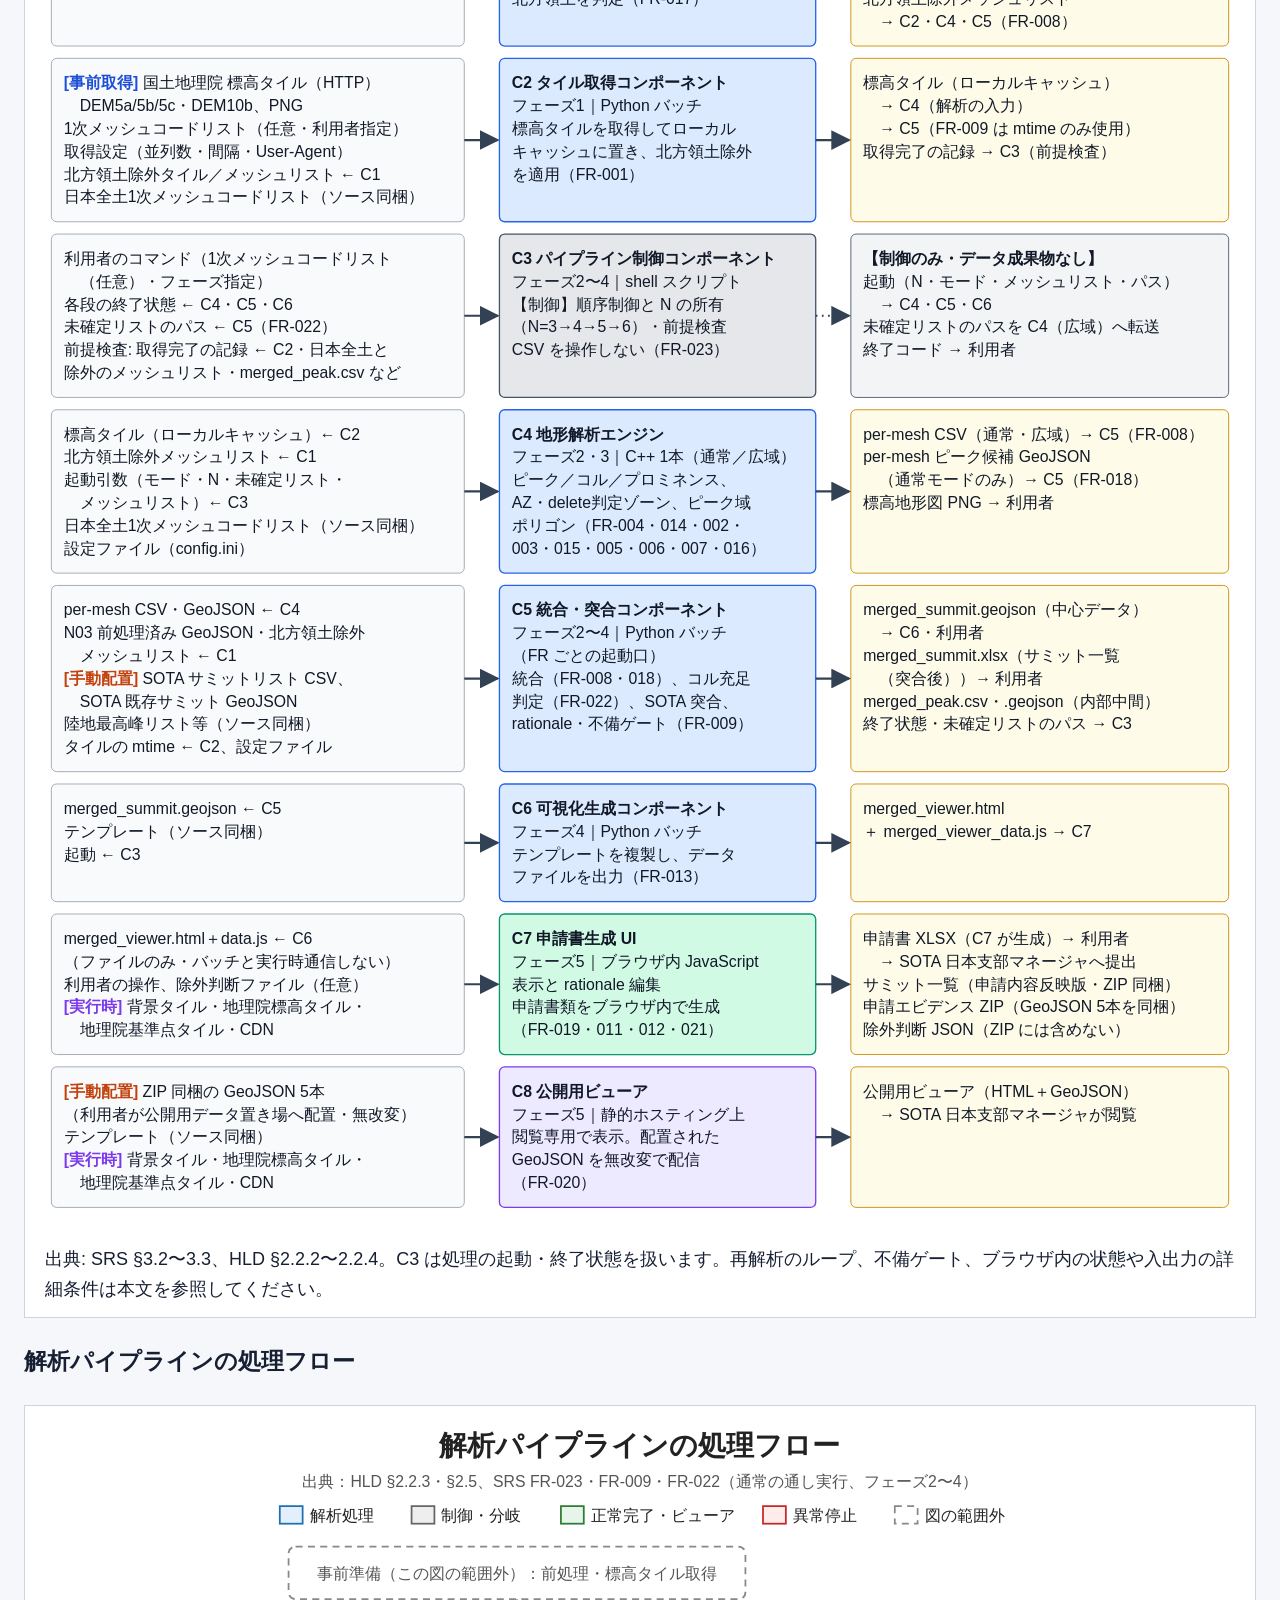
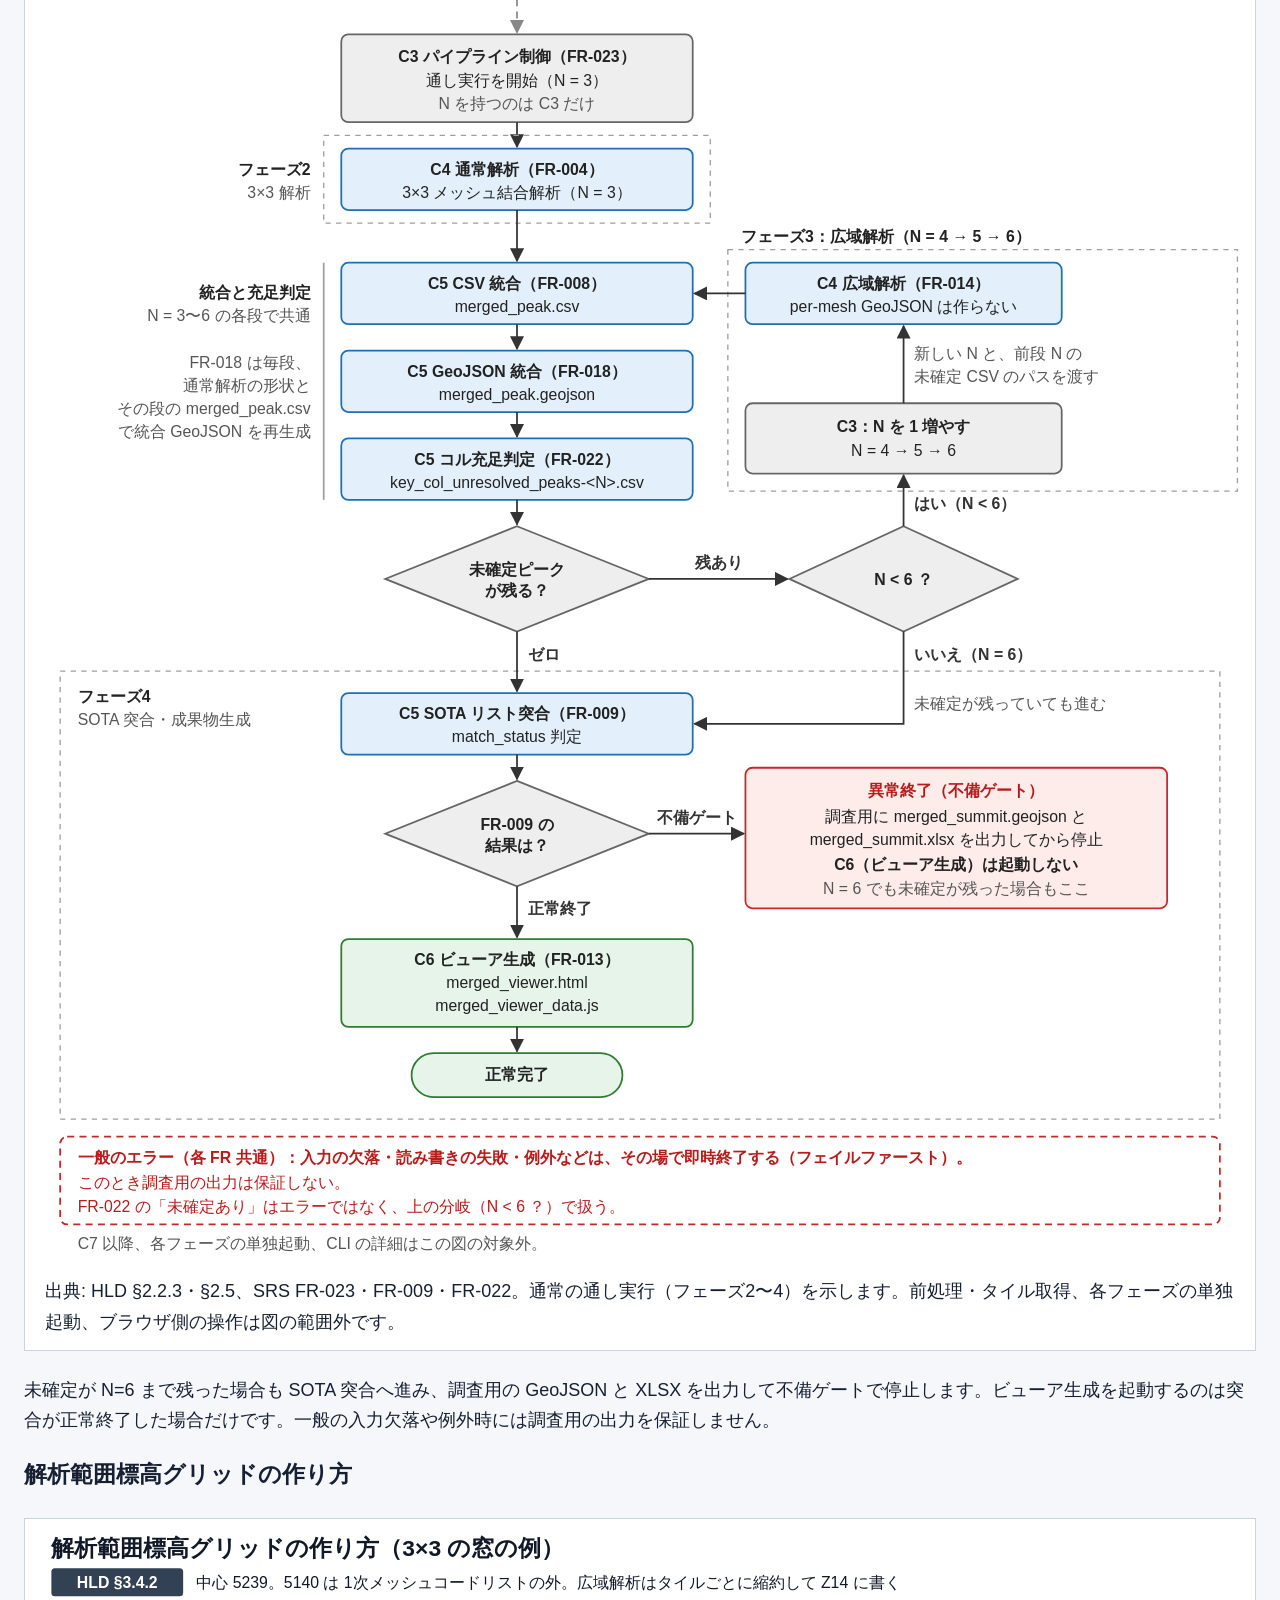
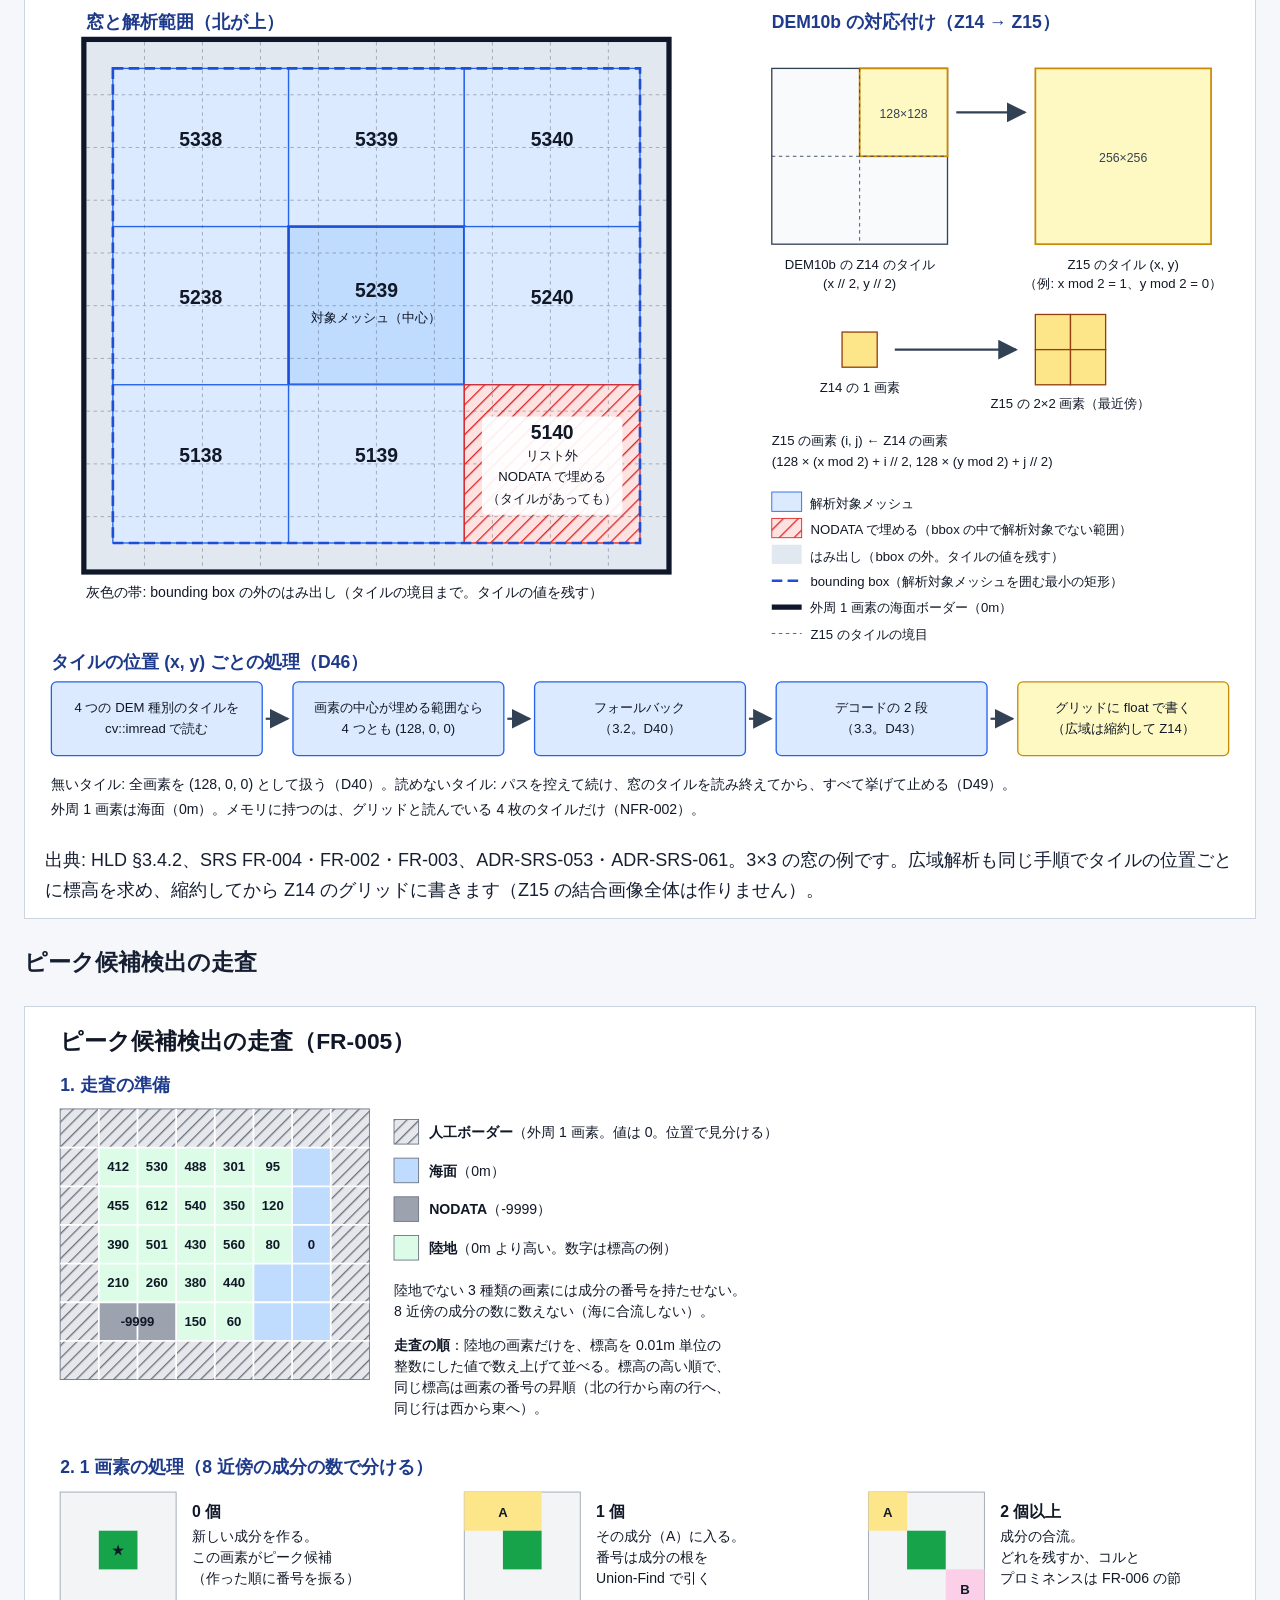
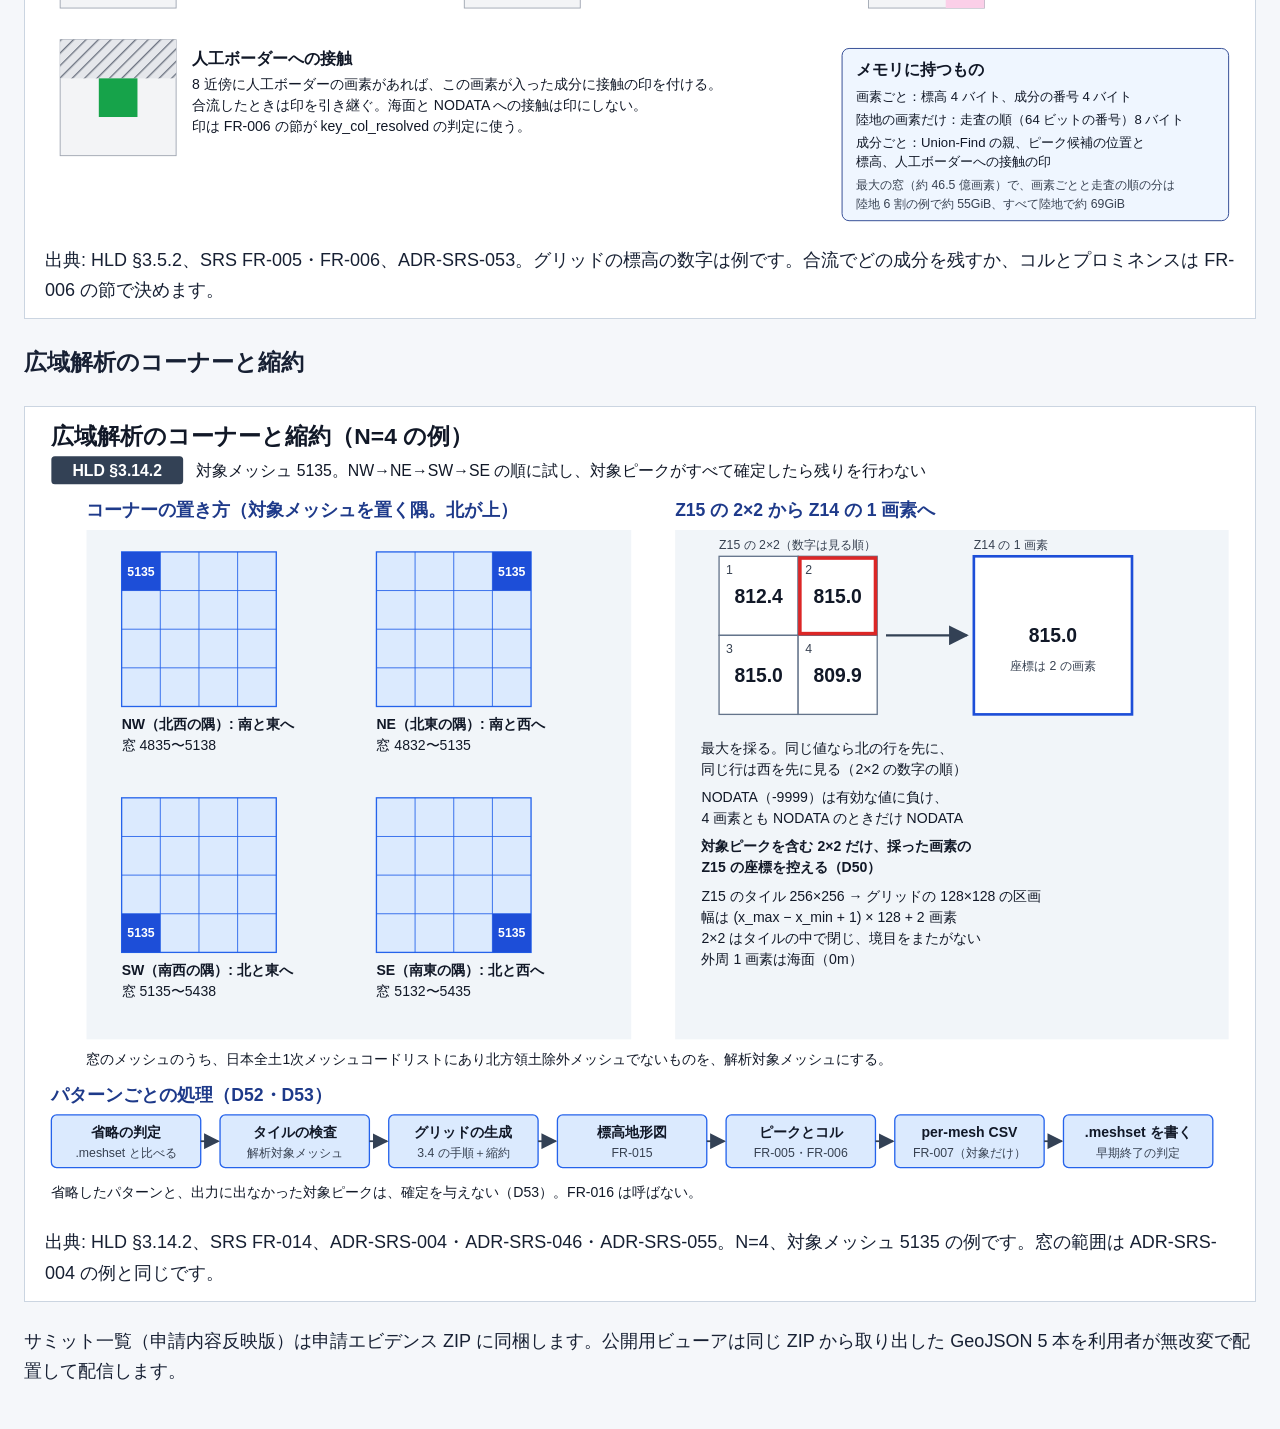
==== commit 8571142e: "docs: draft HLD 3.5 FR-005 peak candidate detection Add HLD 3.5 (D57-D59): ocean, NODATA and the art" ====
--- a/docs/figures/spec-overview.html
+++ b/docs/figures/spec-overview.html
@@ -29,7 +29,7 @@
     <main>
       <h1>findsummits — 全体像・入出力・処理フロー</h1>
       <p>標高タイルと既存サミットの情報から解析・確認を経て、申請書類と公開用データを作るまでの関係を示します。図をクリックすると SVG を開いて拡大できます。</p>
-      <nav aria-label="図の目次"><a href="#context">全体コンテキスト図</a> · <a href="#boundary">境界図</a> · <a href="#phase-flow">処理フロー俯瞰図</a> · <a href="#ipo">IPO 図</a> · <a href="#pipeline">処理フロー</a> · <a href="#analysis-grid">解析範囲標高グリッド</a> · <a href="#wide-analysis">広域解析</a></nav>
+      <nav aria-label="図の目次"><a href="#context">全体コンテキスト図</a> · <a href="#boundary">境界図</a> · <a href="#phase-flow">処理フロー俯瞰図</a> · <a href="#ipo">IPO 図</a> · <a href="#pipeline">処理フロー</a> · <a href="#analysis-grid">解析範囲標高グリッド</a> · <a href="#peak-scan">ピーク候補検出の走査</a> · <a href="#wide-analysis">広域解析</a></nav>
       <p class="note">仕様の詳細は <a href="../20_SRS.md">SRS</a> と <a href="../30_HLD.md">HLD</a> の本文を参照してください。図は主要な関係の要約です。HLD の実行形態は設計を表し、現行プロトタイプの実装とは異なる場合があります。</p>
       <section id="context">
         <h2>全体コンテキスト図</h2>
@@ -74,6 +74,13 @@
           <figcaption>出典: HLD §3.4.2、SRS FR-004・FR-002・FR-003、ADR-SRS-053・ADR-SRS-061。3×3 の窓の例です。広域解析も同じ手順でタイルの位置ごとに標高を求め、縮約してから Z14 のグリッドに書きます（Z15 の結合画像全体は作りません）。</figcaption>
         </figure>
       </section>
+      <section id="peak-scan">
+        <h2>ピーク候補検出の走査</h2>
+        <figure>
+          <a href="peak-scan.svg"><img src="peak-scan.svg" width="1400" height="940" alt="解析範囲標高グリッドの画素を、外周 1 画素の人工ボーダー、海面、NODATA、陸地に分ける。陸地でない画素は成分の番号を持たず、8 近傍の成分に数えない。陸地の画素だけを、標高を 0.01m 単位の整数にした値で数え上げ、標高の高い順、同じ標高は画素の番号の昇順に並べる。1 画素ずつ、8 近傍の成分の数が 0 なら新しい成分（ピーク候補）、1 ならその成分に入り、2 以上なら成分の合流。8 近傍に人工ボーダーがあれば成分に接触の印を付ける"></a>
+          <figcaption>出典: HLD §3.5.2、SRS FR-005・FR-006、ADR-SRS-053。グリッドの標高の数字は例です。合流でどの成分を残すか、コルとプロミネンスは FR-006 の節で決めます。</figcaption>
+        </figure>
+      </section>
       <section id="wide-analysis">
         <h2>広域解析のコーナーと縮約</h2>
         <figure>
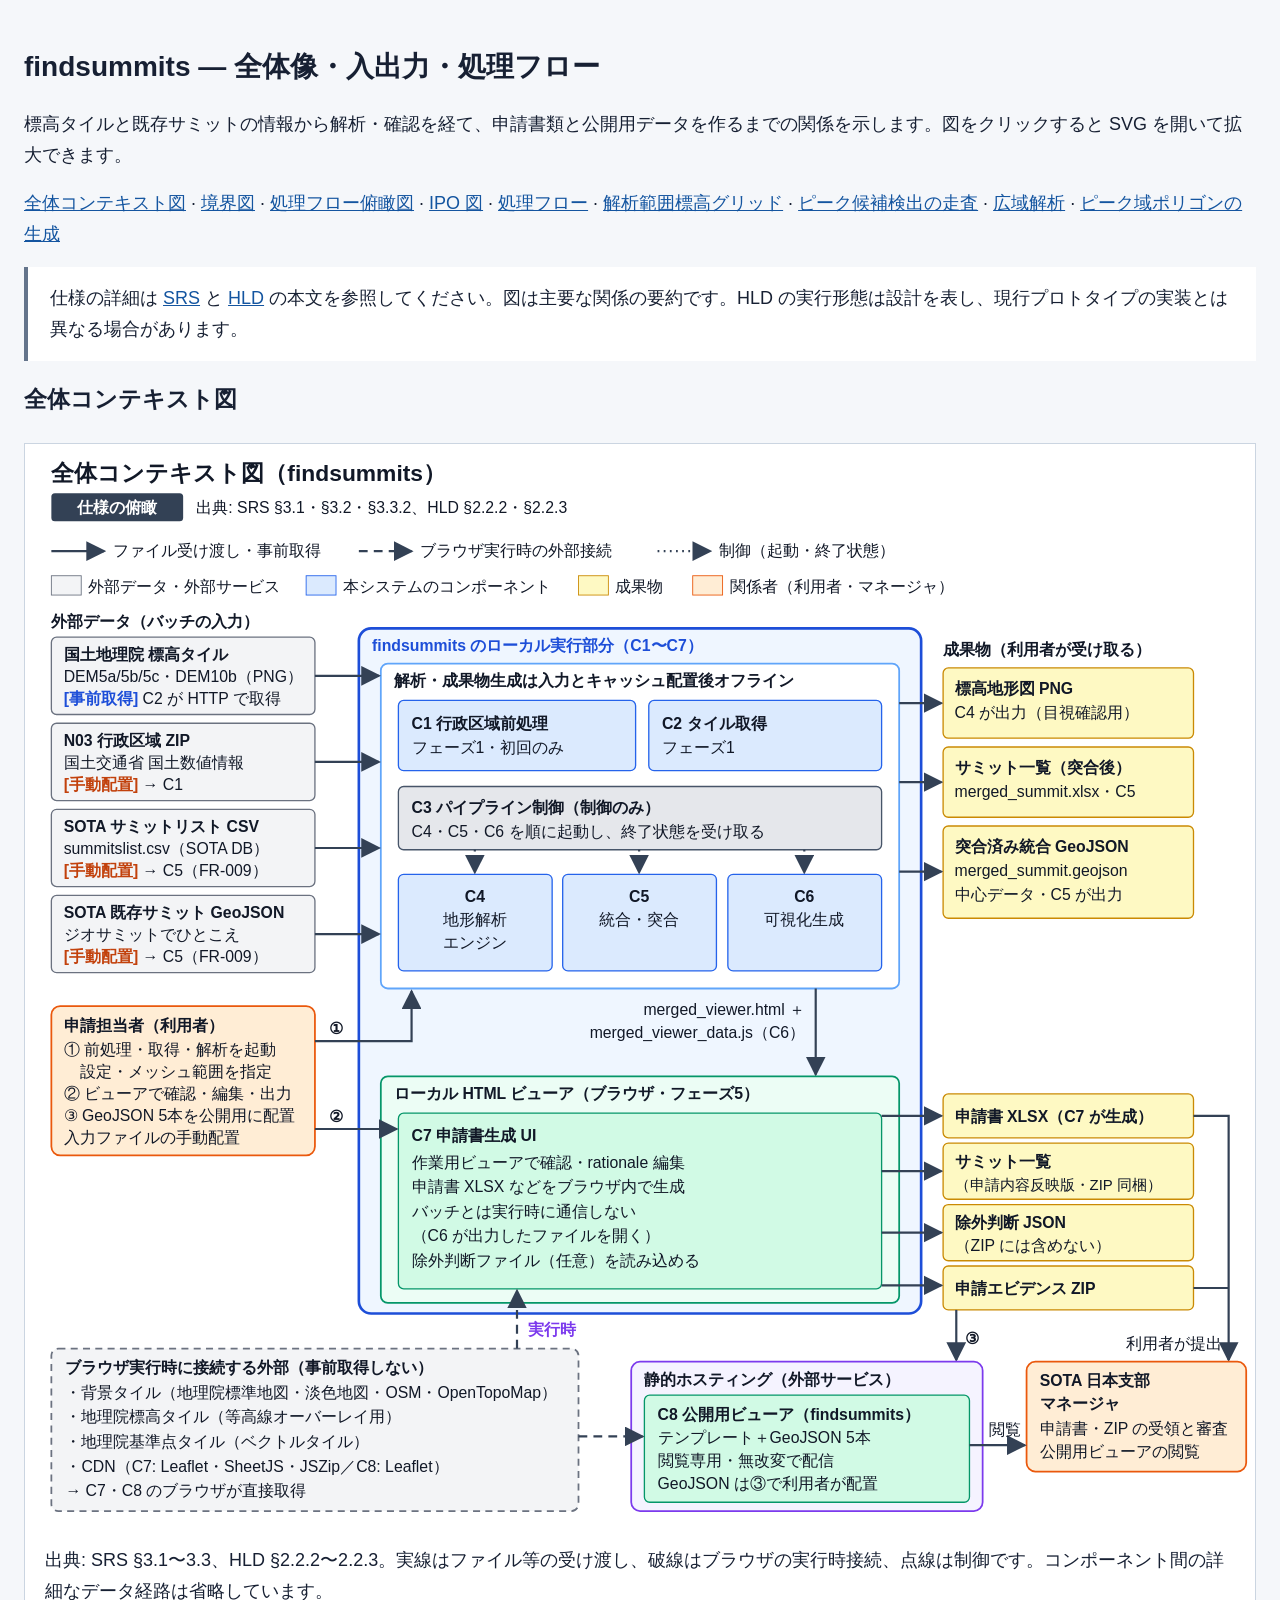
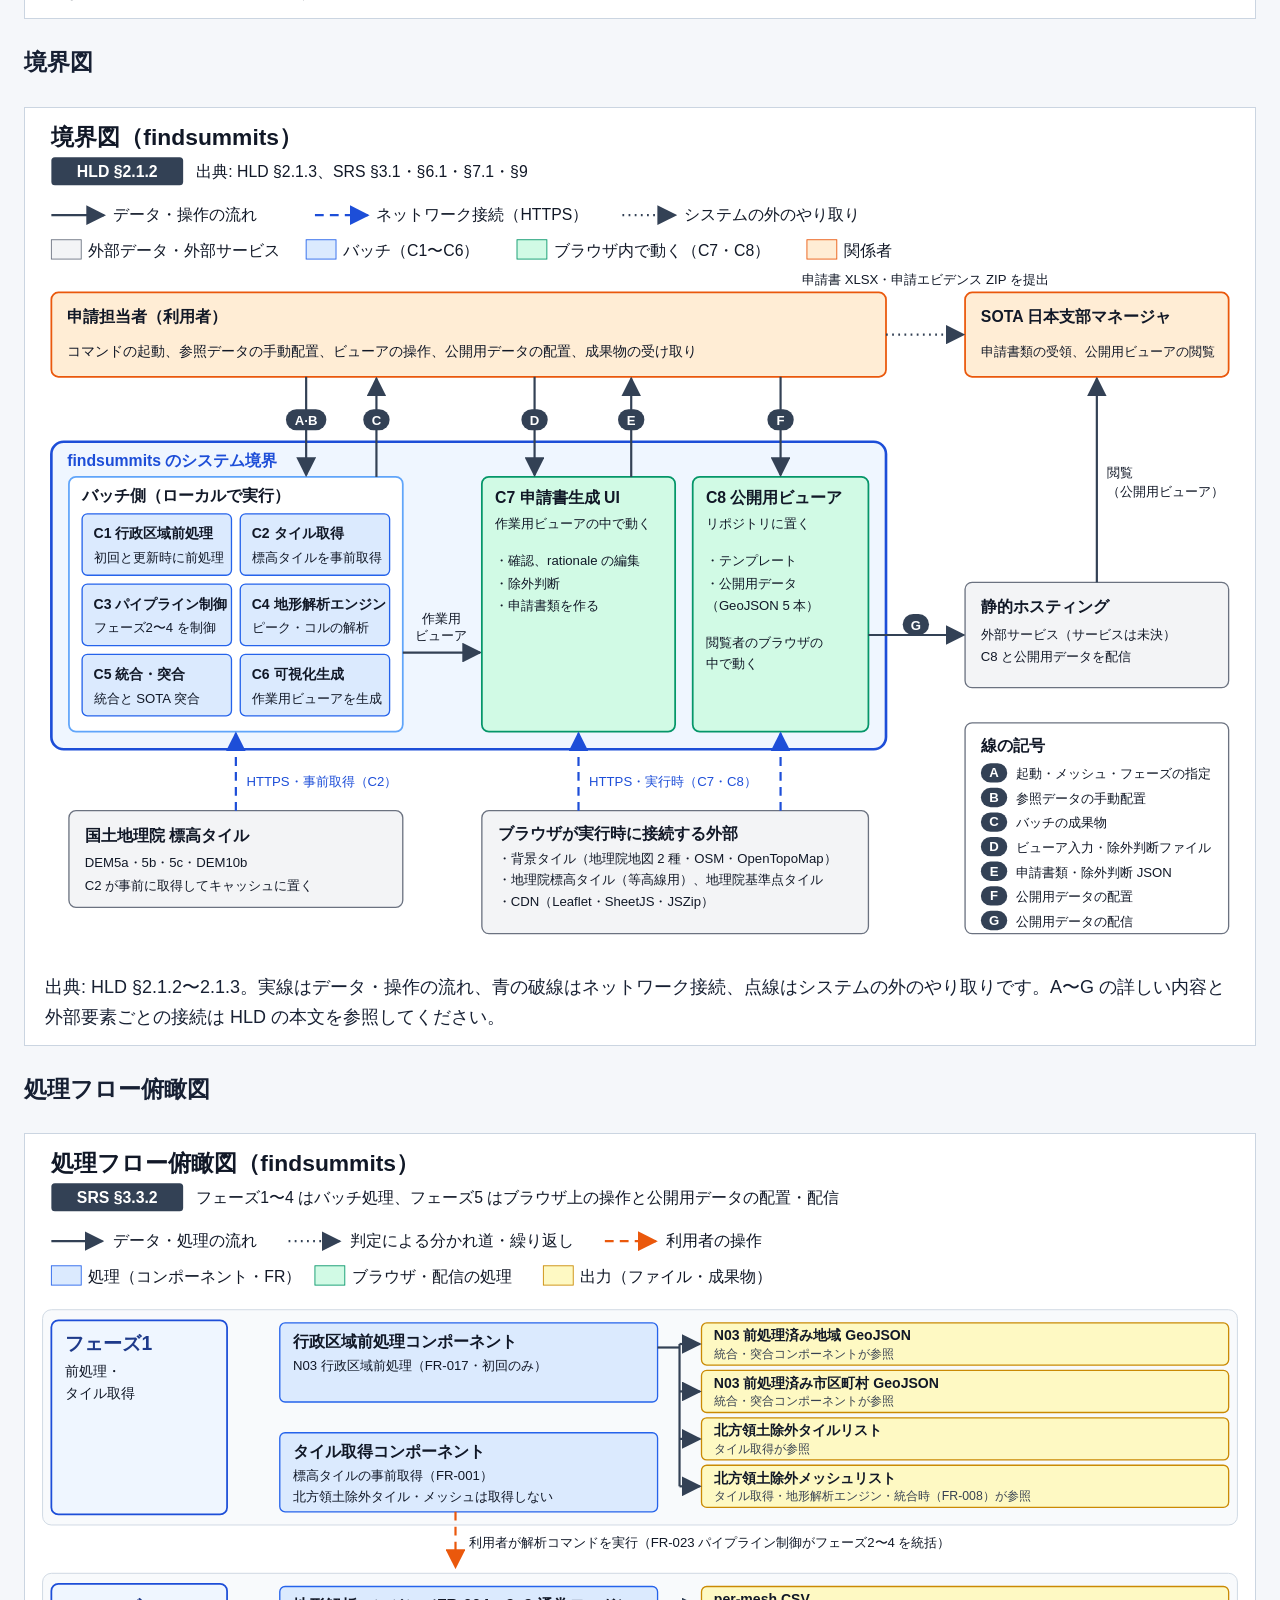
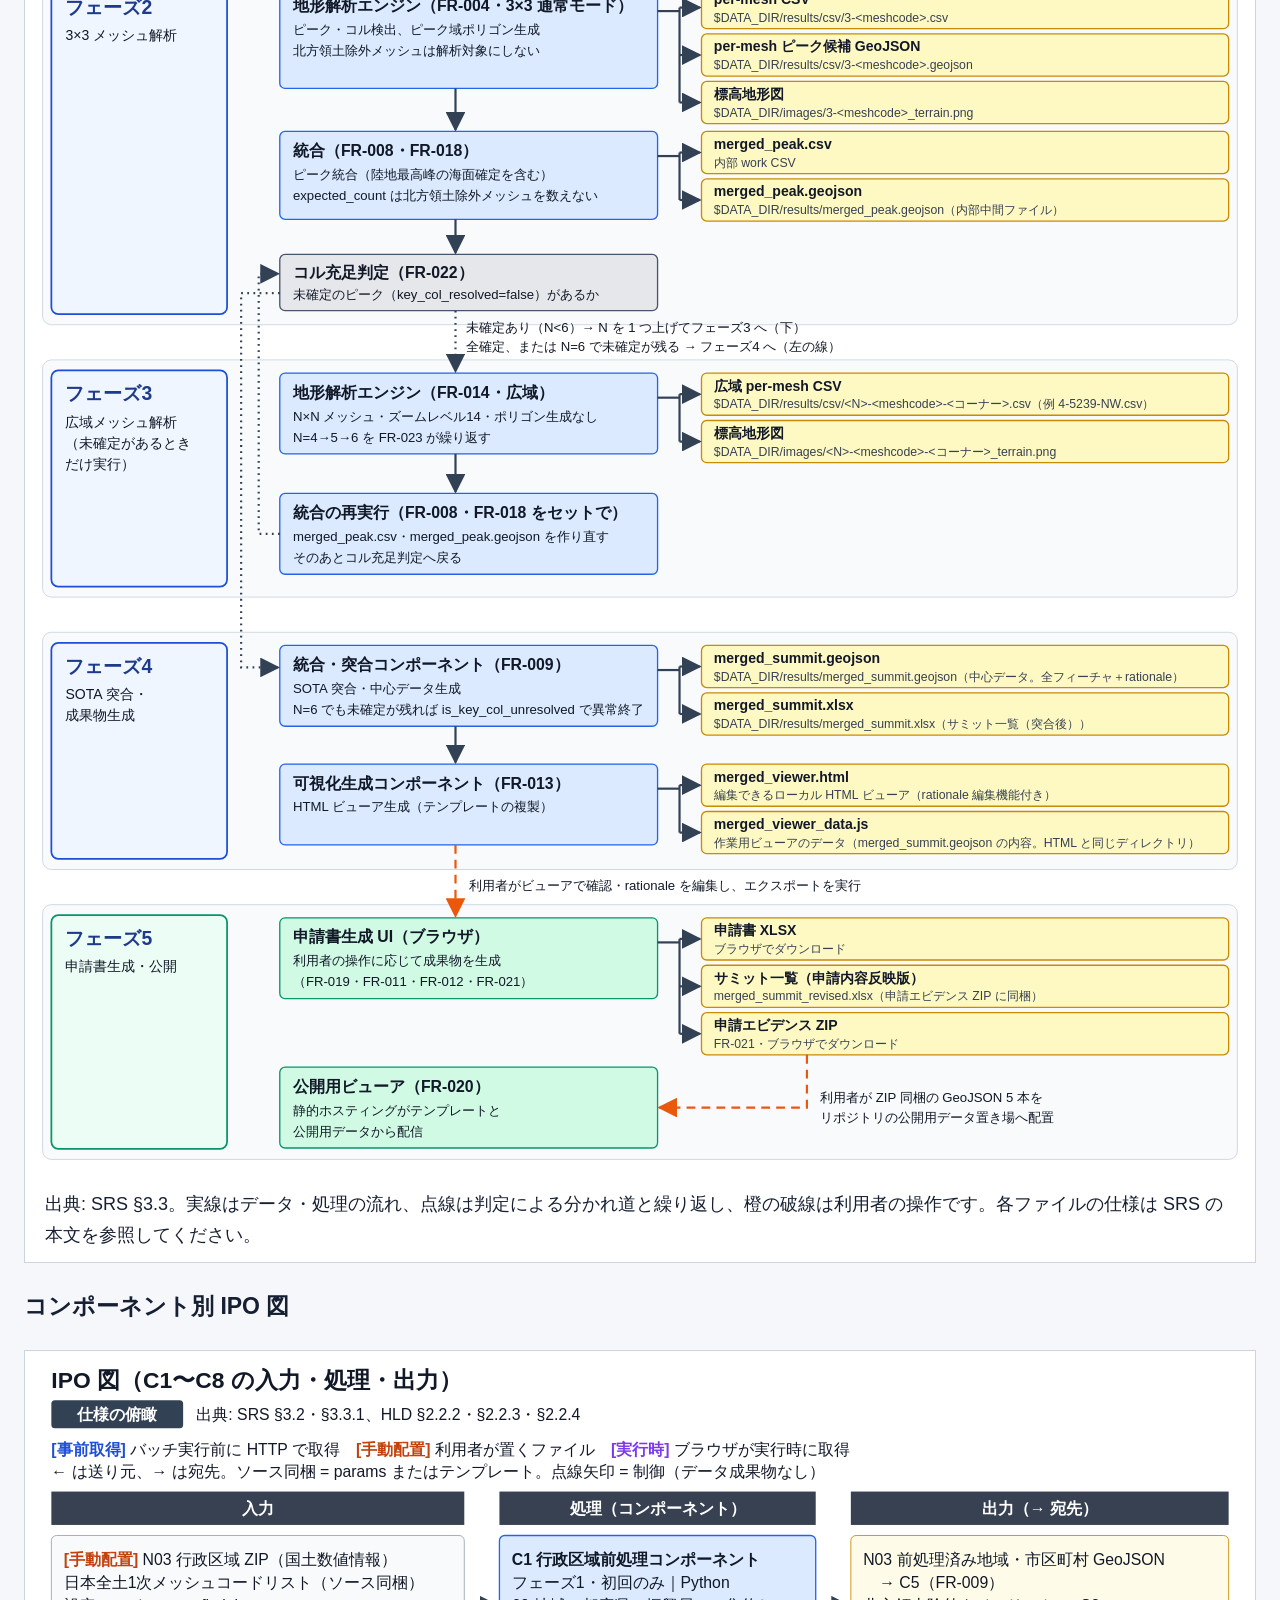
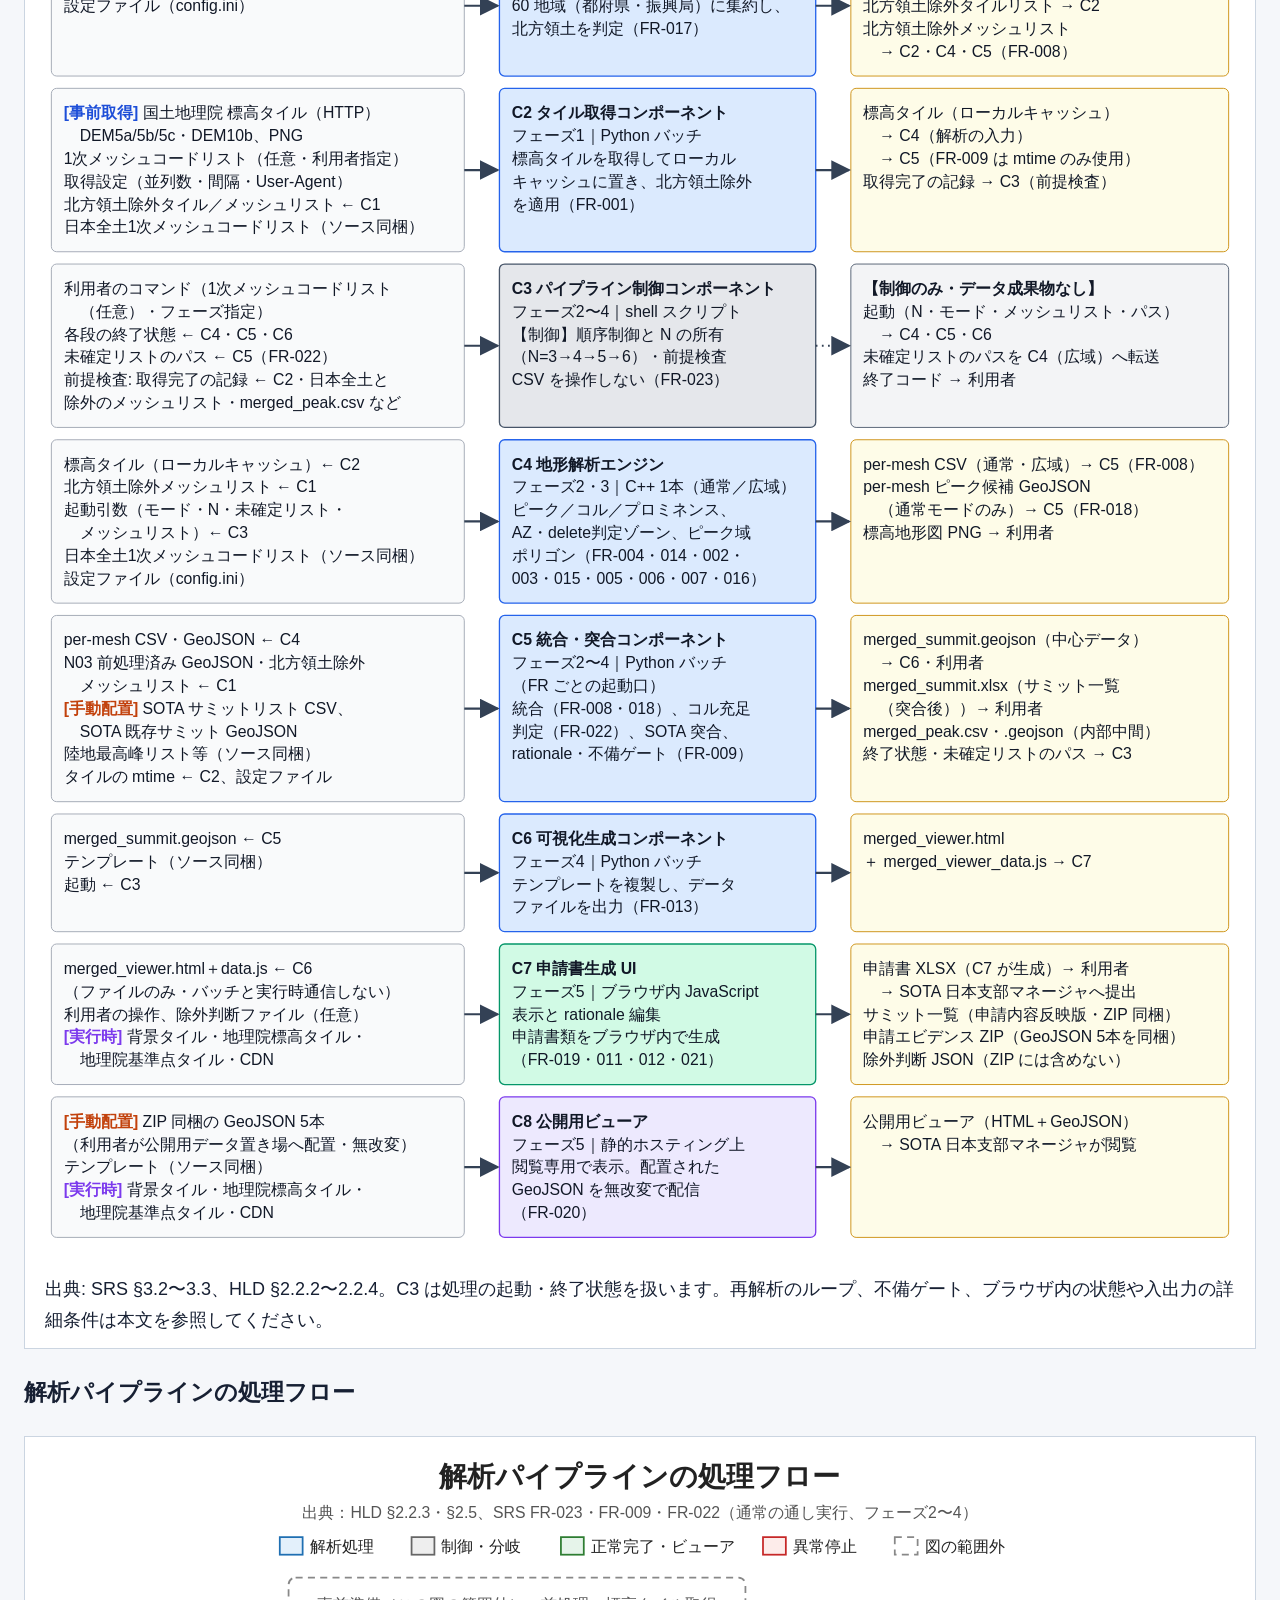
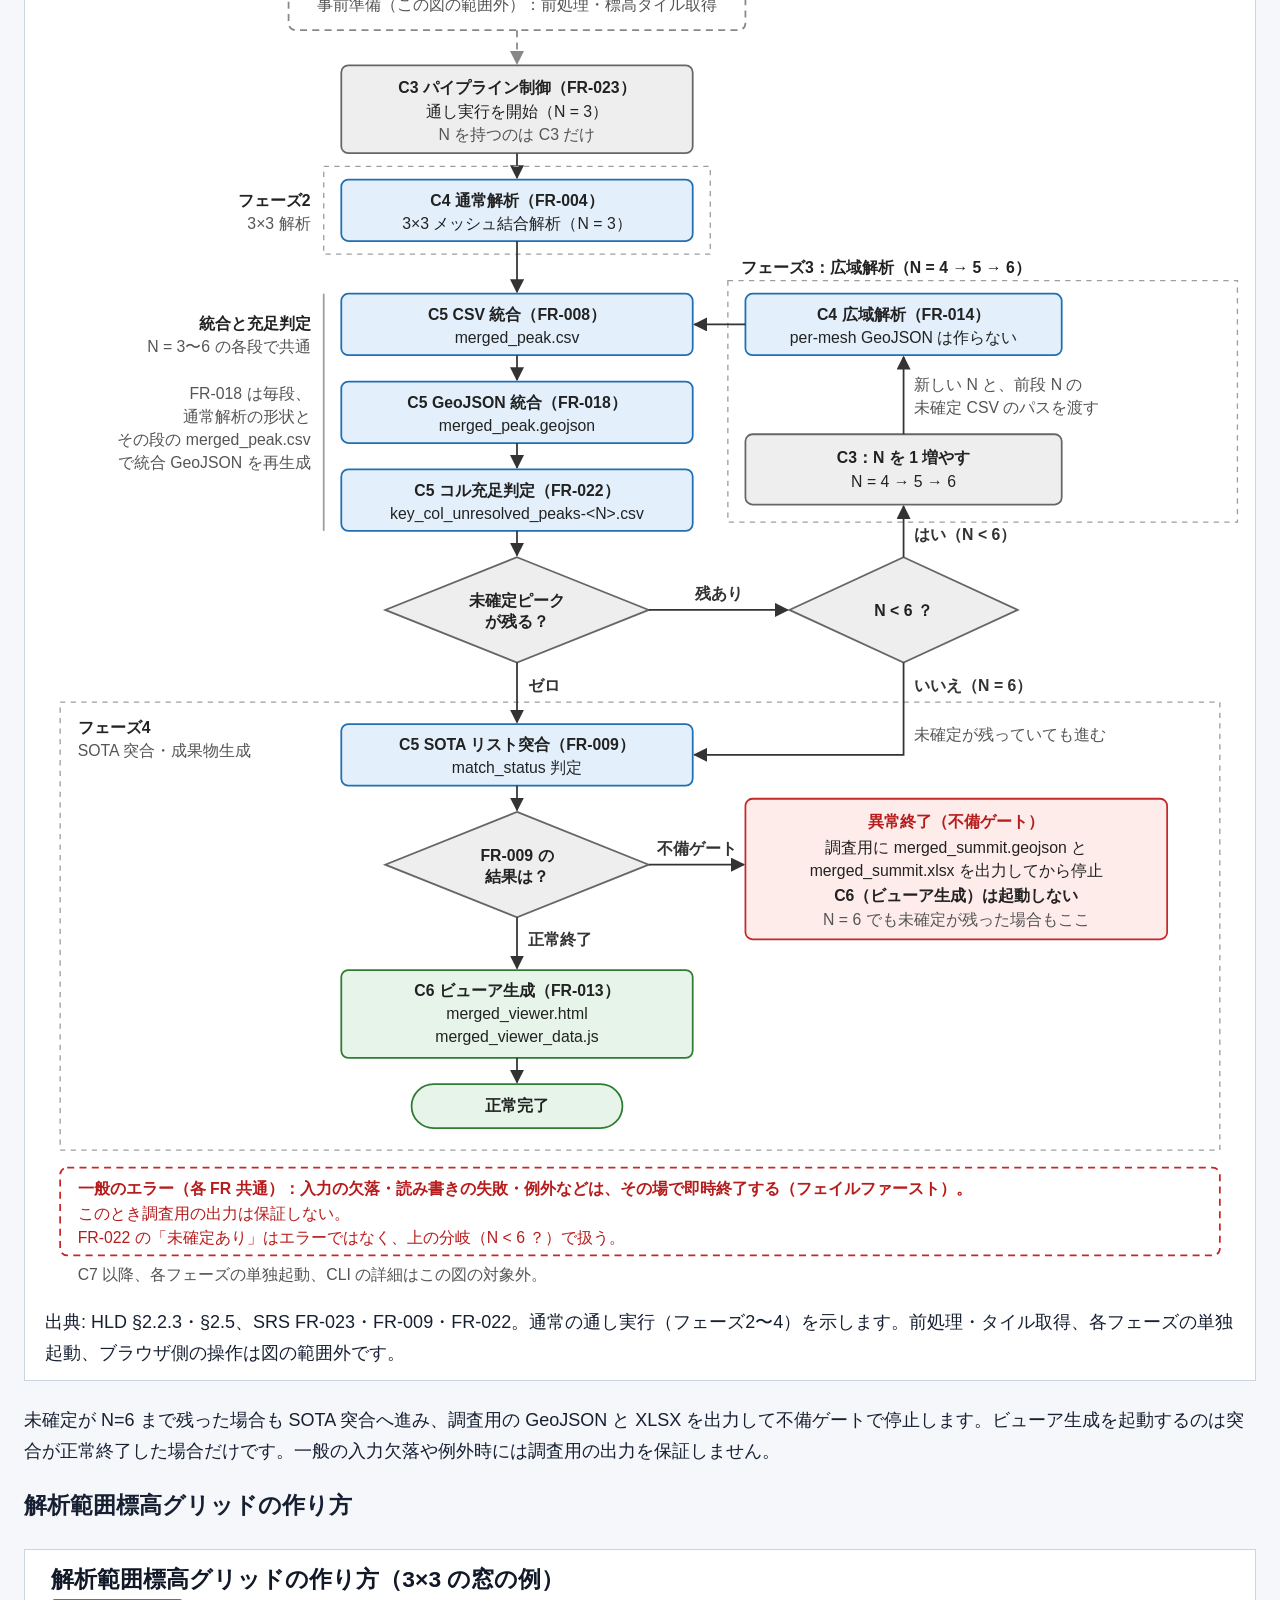
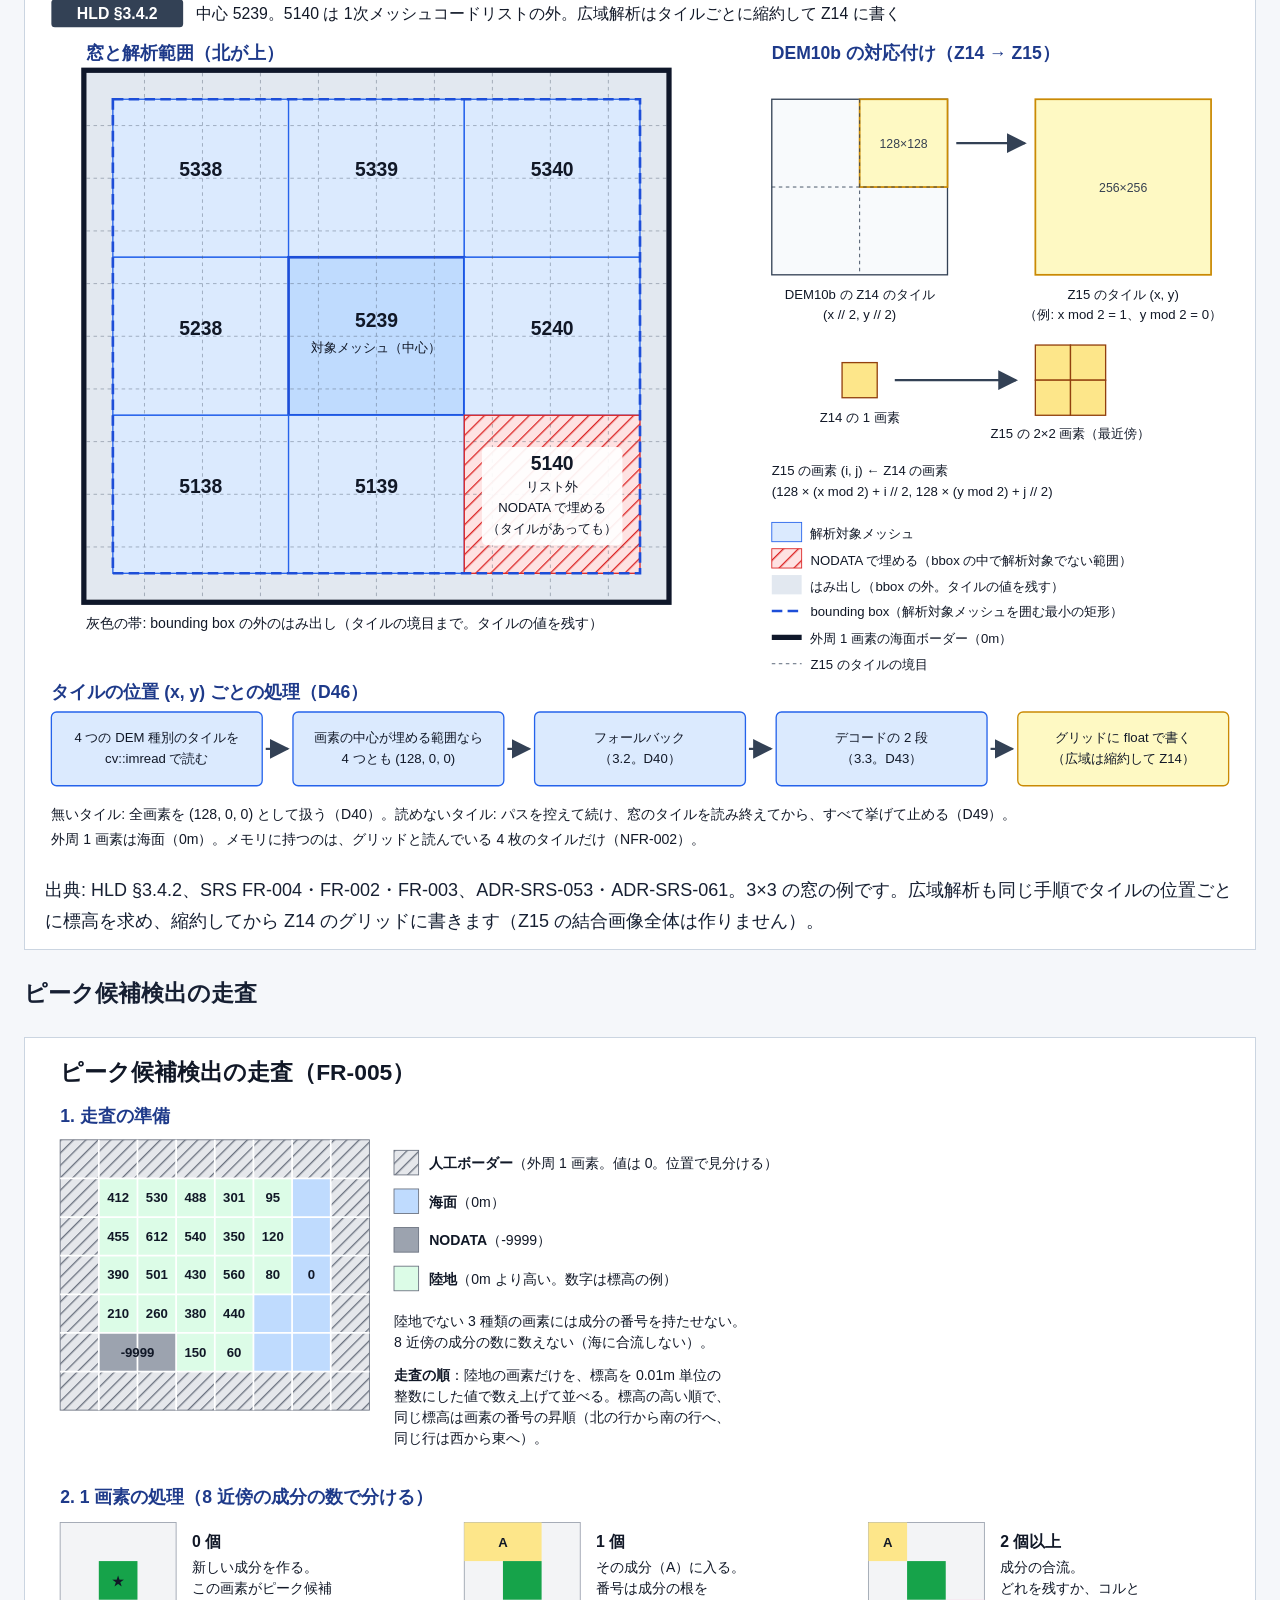
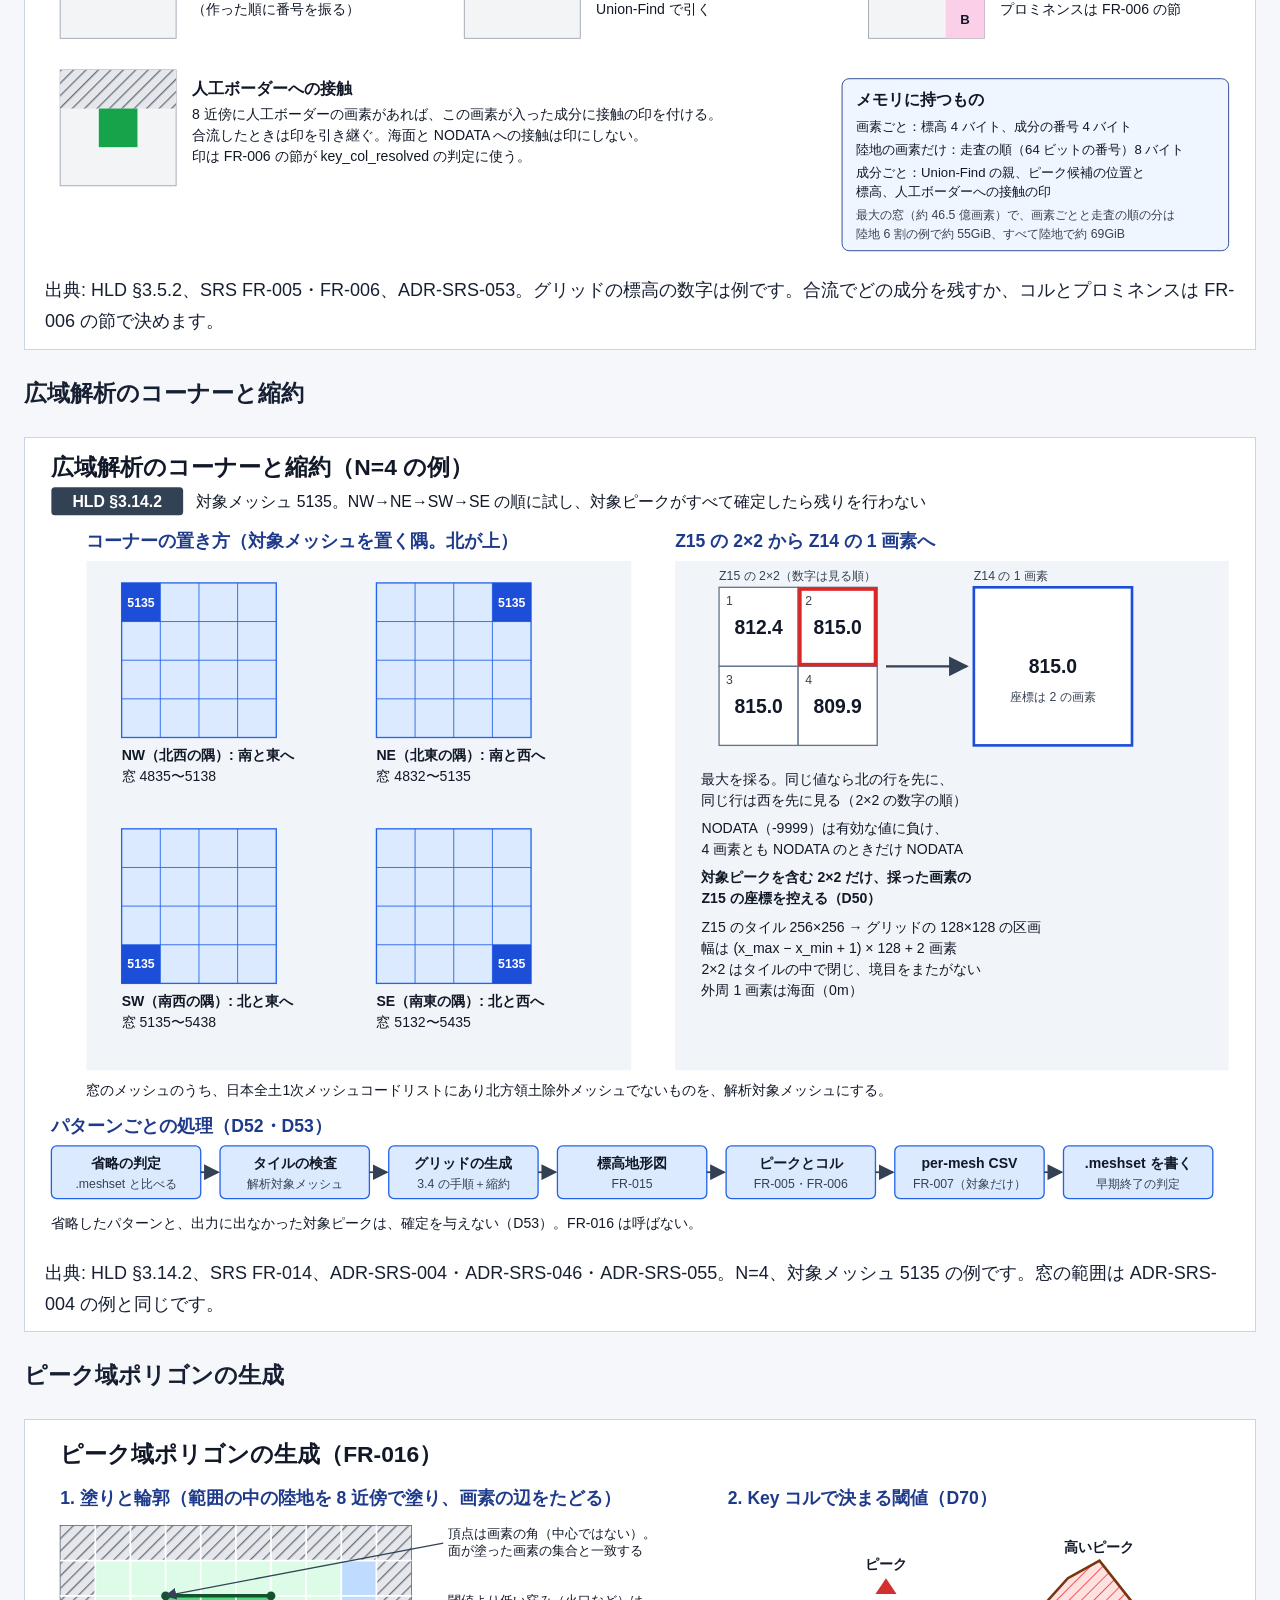
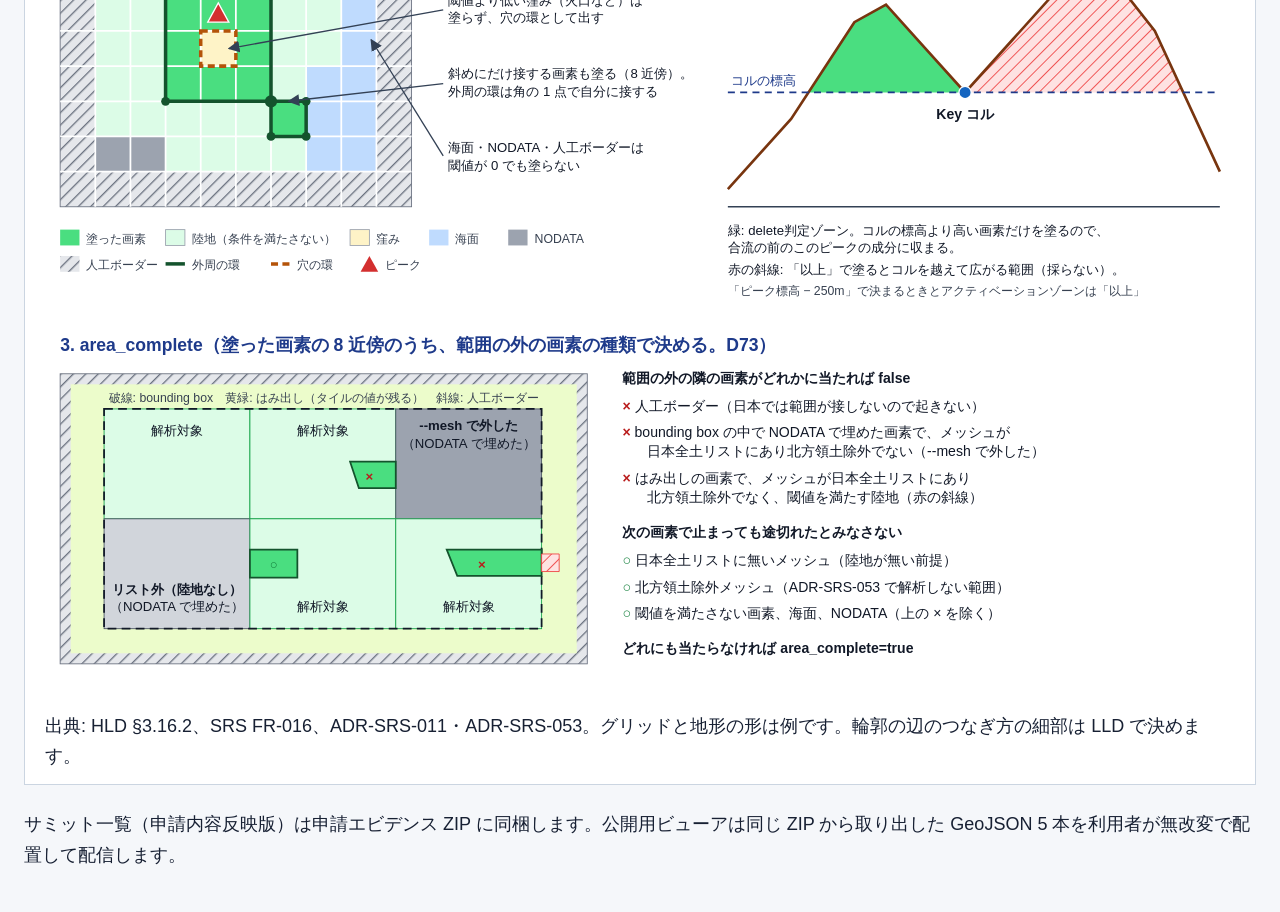
==== commit 3a64e838: "docs: draft HLD 3.16 FR-016 peak zone polygons with figure Co-Authored-By: Claude Sonnet 5.5 <norepl" ====
--- a/docs/figures/spec-overview.html
+++ b/docs/figures/spec-overview.html
@@ -29,7 +29,7 @@
     <main>
       <h1>findsummits — 全体像・入出力・処理フロー</h1>
       <p>標高タイルと既存サミットの情報から解析・確認を経て、申請書類と公開用データを作るまでの関係を示します。図をクリックすると SVG を開いて拡大できます。</p>
-      <nav aria-label="図の目次"><a href="#context">全体コンテキスト図</a> · <a href="#boundary">境界図</a> · <a href="#phase-flow">処理フロー俯瞰図</a> · <a href="#ipo">IPO 図</a> · <a href="#pipeline">処理フロー</a> · <a href="#analysis-grid">解析範囲標高グリッド</a> · <a href="#peak-scan">ピーク候補検出の走査</a> · <a href="#wide-analysis">広域解析</a></nav>
+      <nav aria-label="図の目次"><a href="#context">全体コンテキスト図</a> · <a href="#boundary">境界図</a> · <a href="#phase-flow">処理フロー俯瞰図</a> · <a href="#ipo">IPO 図</a> · <a href="#pipeline">処理フロー</a> · <a href="#analysis-grid">解析範囲標高グリッド</a> · <a href="#peak-scan">ピーク候補検出の走査</a> · <a href="#wide-analysis">広域解析</a> · <a href="#peak-zone">ピーク域ポリゴンの生成</a></nav>
       <p class="note">仕様の詳細は <a href="../20_SRS.md">SRS</a> と <a href="../30_HLD.md">HLD</a> の本文を参照してください。図は主要な関係の要約です。HLD の実行形態は設計を表し、現行プロトタイプの実装とは異なる場合があります。</p>
       <section id="context">
         <h2>全体コンテキスト図</h2>
@@ -88,6 +88,13 @@
           <figcaption>出典: HLD §3.14.2、SRS FR-014、ADR-SRS-004・ADR-SRS-046・ADR-SRS-055。N=4、対象メッシュ 5135 の例です。窓の範囲は ADR-SRS-004 の例と同じです。</figcaption>
         </figure>
       </section>
+      <section id="peak-zone">
+        <h2>ピーク域ポリゴンの生成</h2>
+        <figure>
+          <a href="peak-zone.svg"><img src="peak-zone.svg" width="1400" height="1000" alt="ピークの画素から、範囲の中の陸地の画素だけを 8 近傍でたどって塗る。海面・NODATA・人工ボーダーは閾値が 0 でも塗らない。塗った画素の正方形を合わせた形の境界を画素の辺の上でたどり、閾値より低い窪みは穴の環にする。斜めにだけ接する画素も塗り、外周の環は角の 1 点で自分に接する。delete判定ゾーンの閾値が Key コルで決まるときは、コルの標高より高い画素だけを塗る。area_complete は、塗った画素の 8 近傍のうち範囲の外の画素が、人工ボーダー、--mesh で外したメッシュの埋めた画素、はみ出しの閾値を満たす陸地のどれかなら false で、日本全土リストに無いメッシュと北方領土除外メッシュでは途切れたとみなさない"></a>
+          <figcaption>出典: HLD §3.16.2、SRS FR-016、ADR-SRS-011・ADR-SRS-053。グリッドと地形の形は例です。輪郭の辺のつなぎ方の細部は LLD で決めます。</figcaption>
+        </figure>
+      </section>
       <p>サミット一覧（申請内容反映版）は申請エビデンス ZIP に同梱します。公開用ビューアは同じ ZIP から取り出した GeoJSON 5 本を利用者が無改変で配置して配信します。</p>
     </main>
   </body>
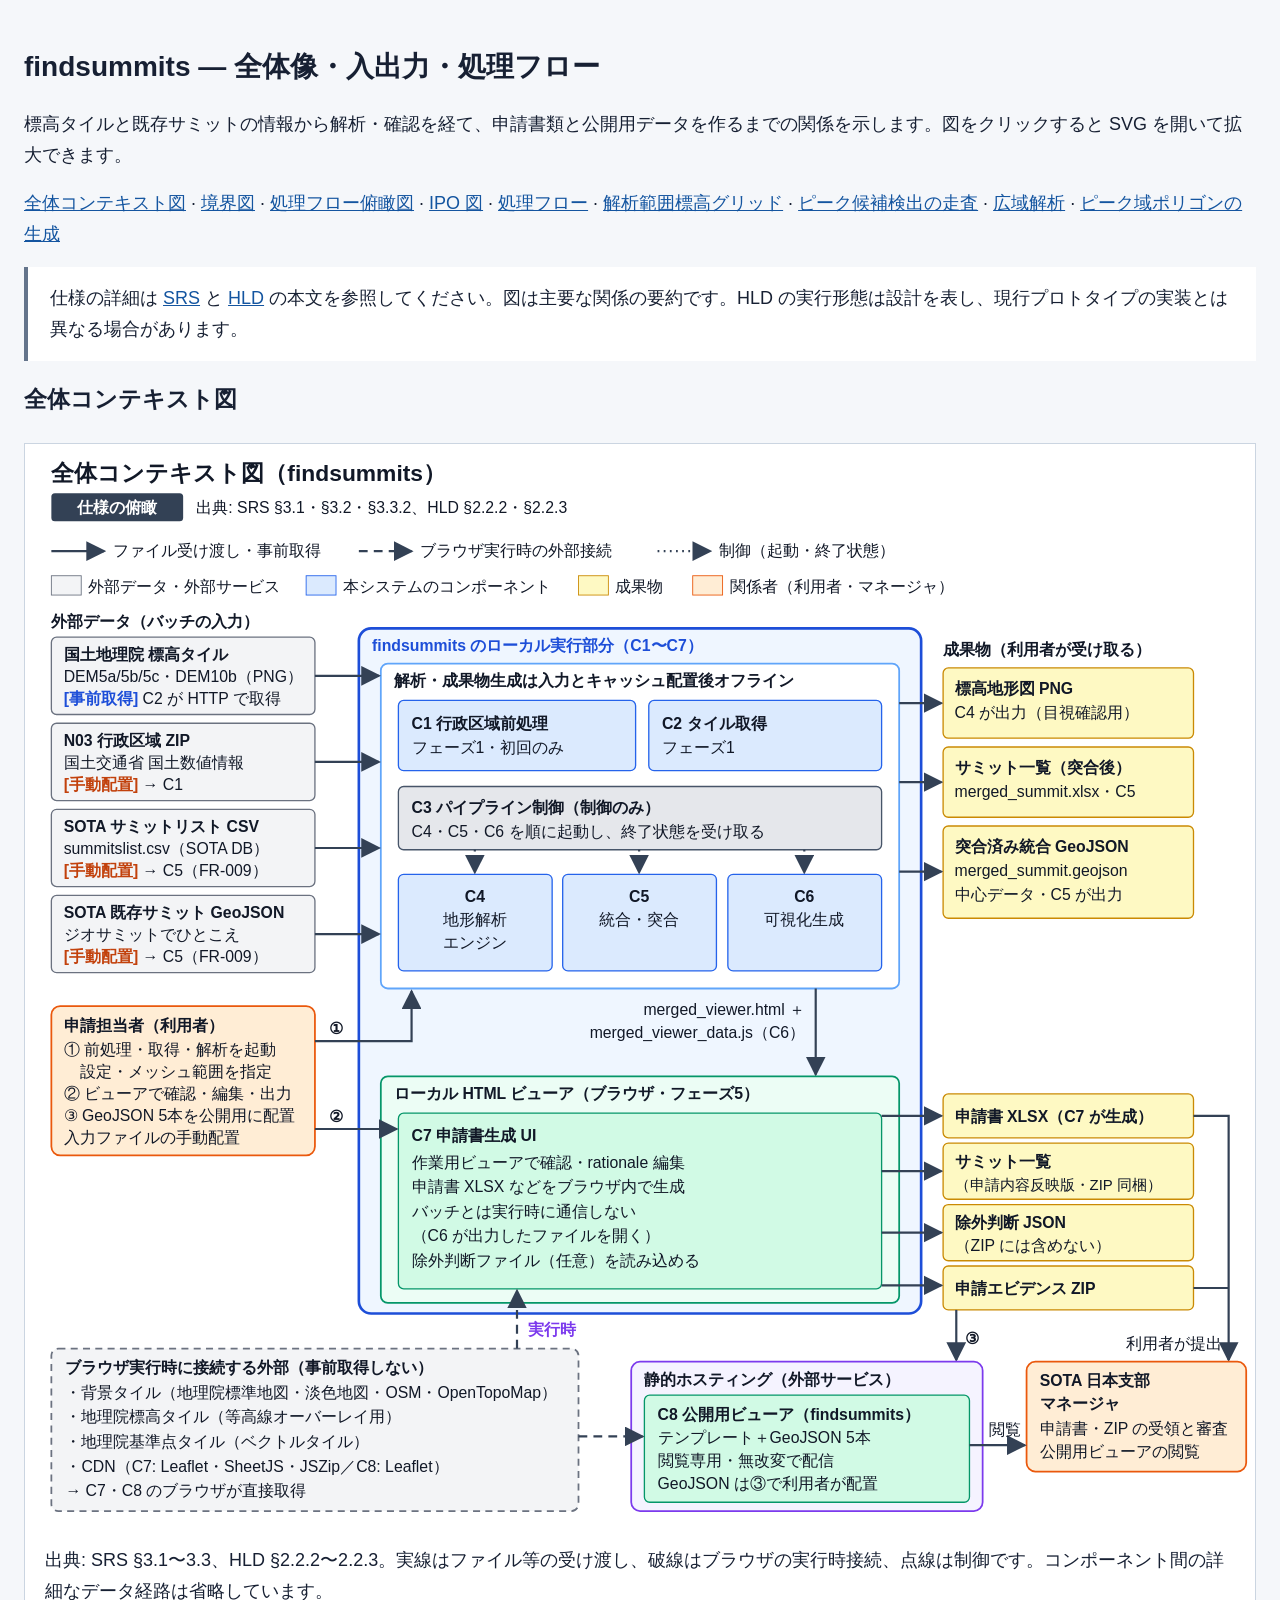
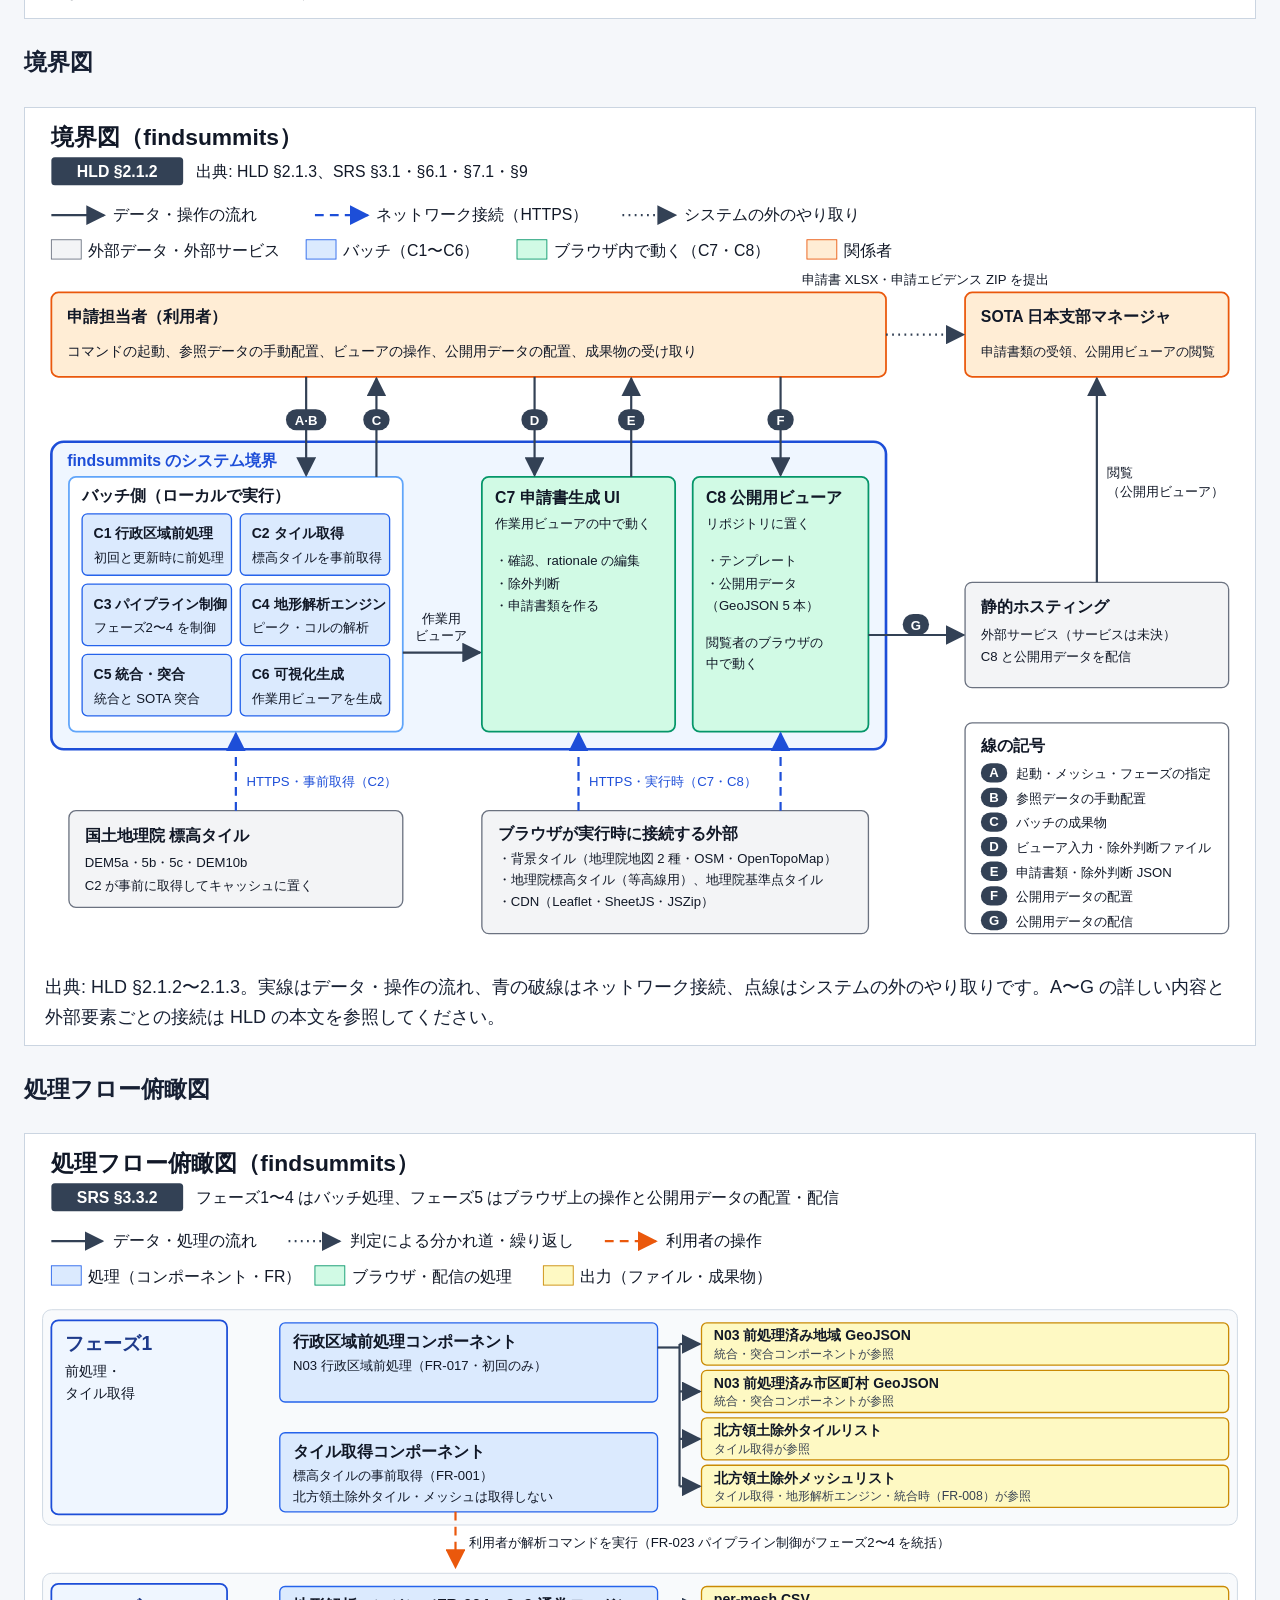
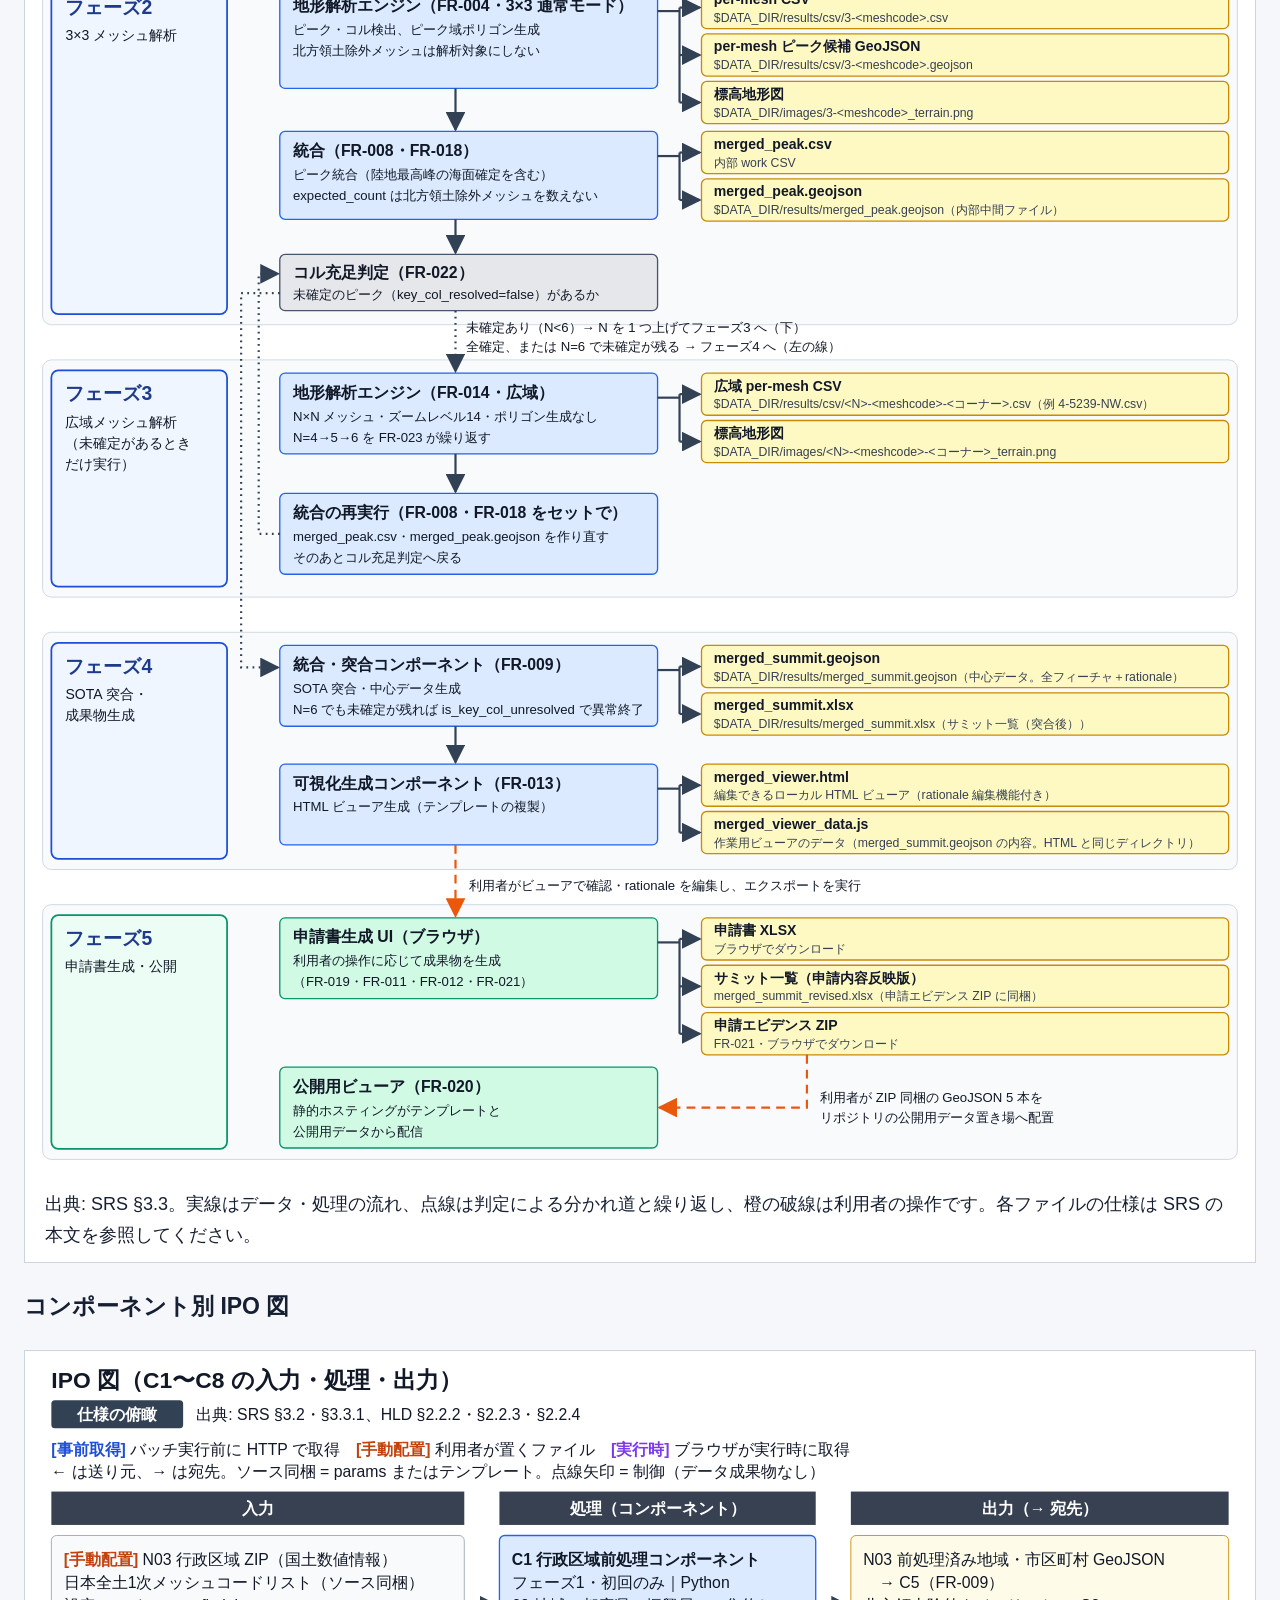
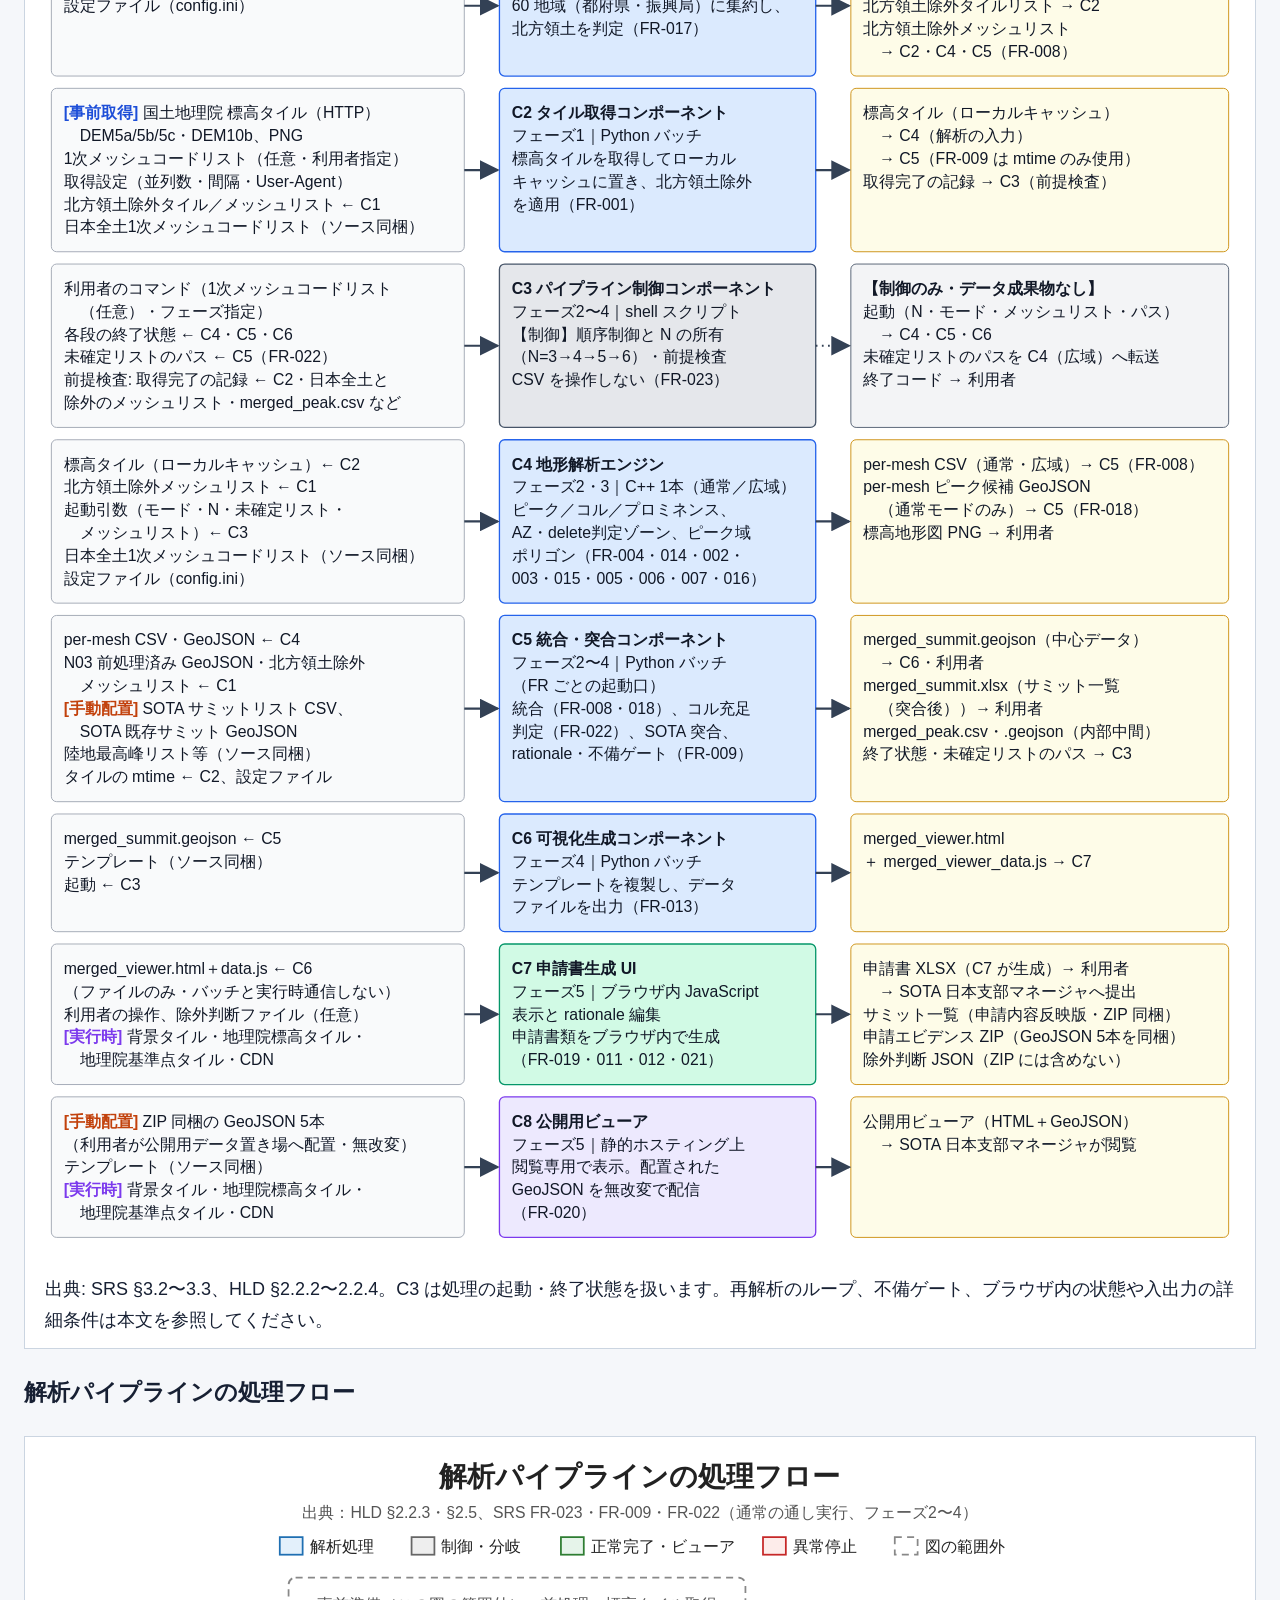
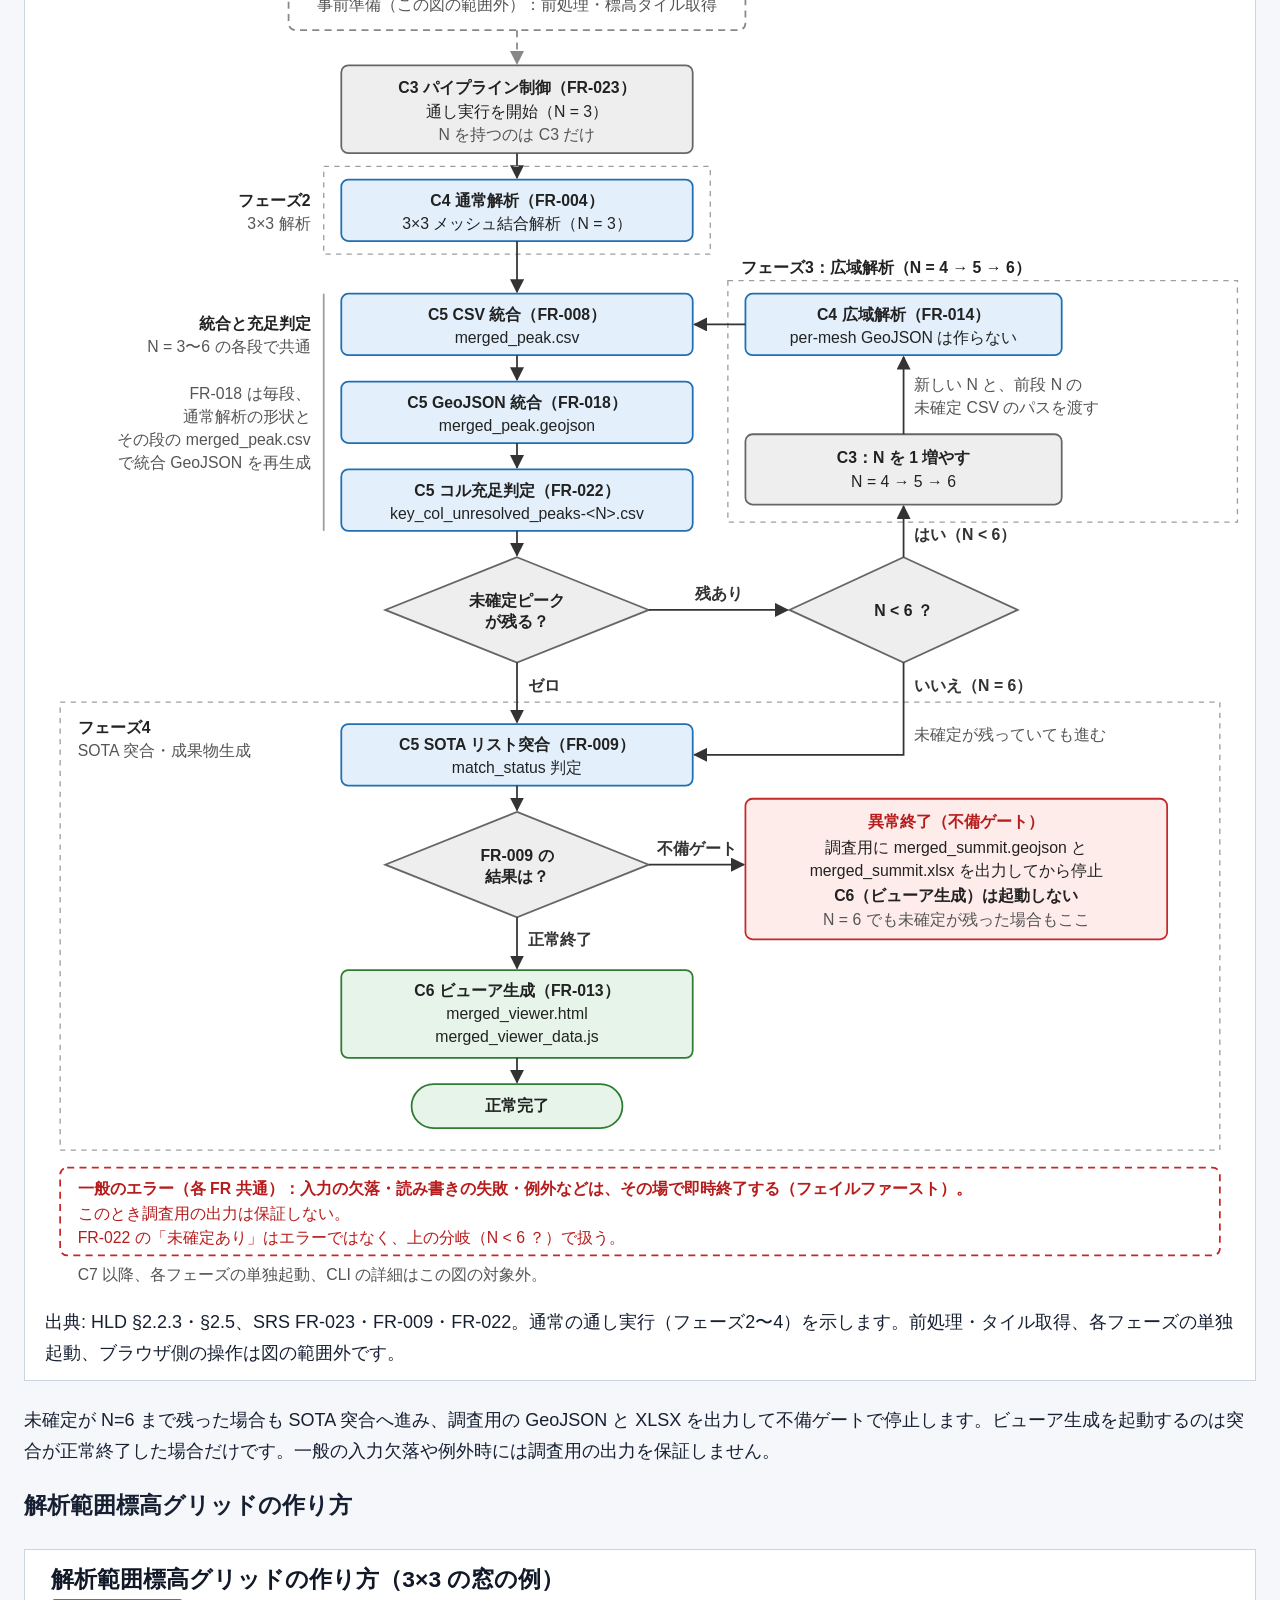
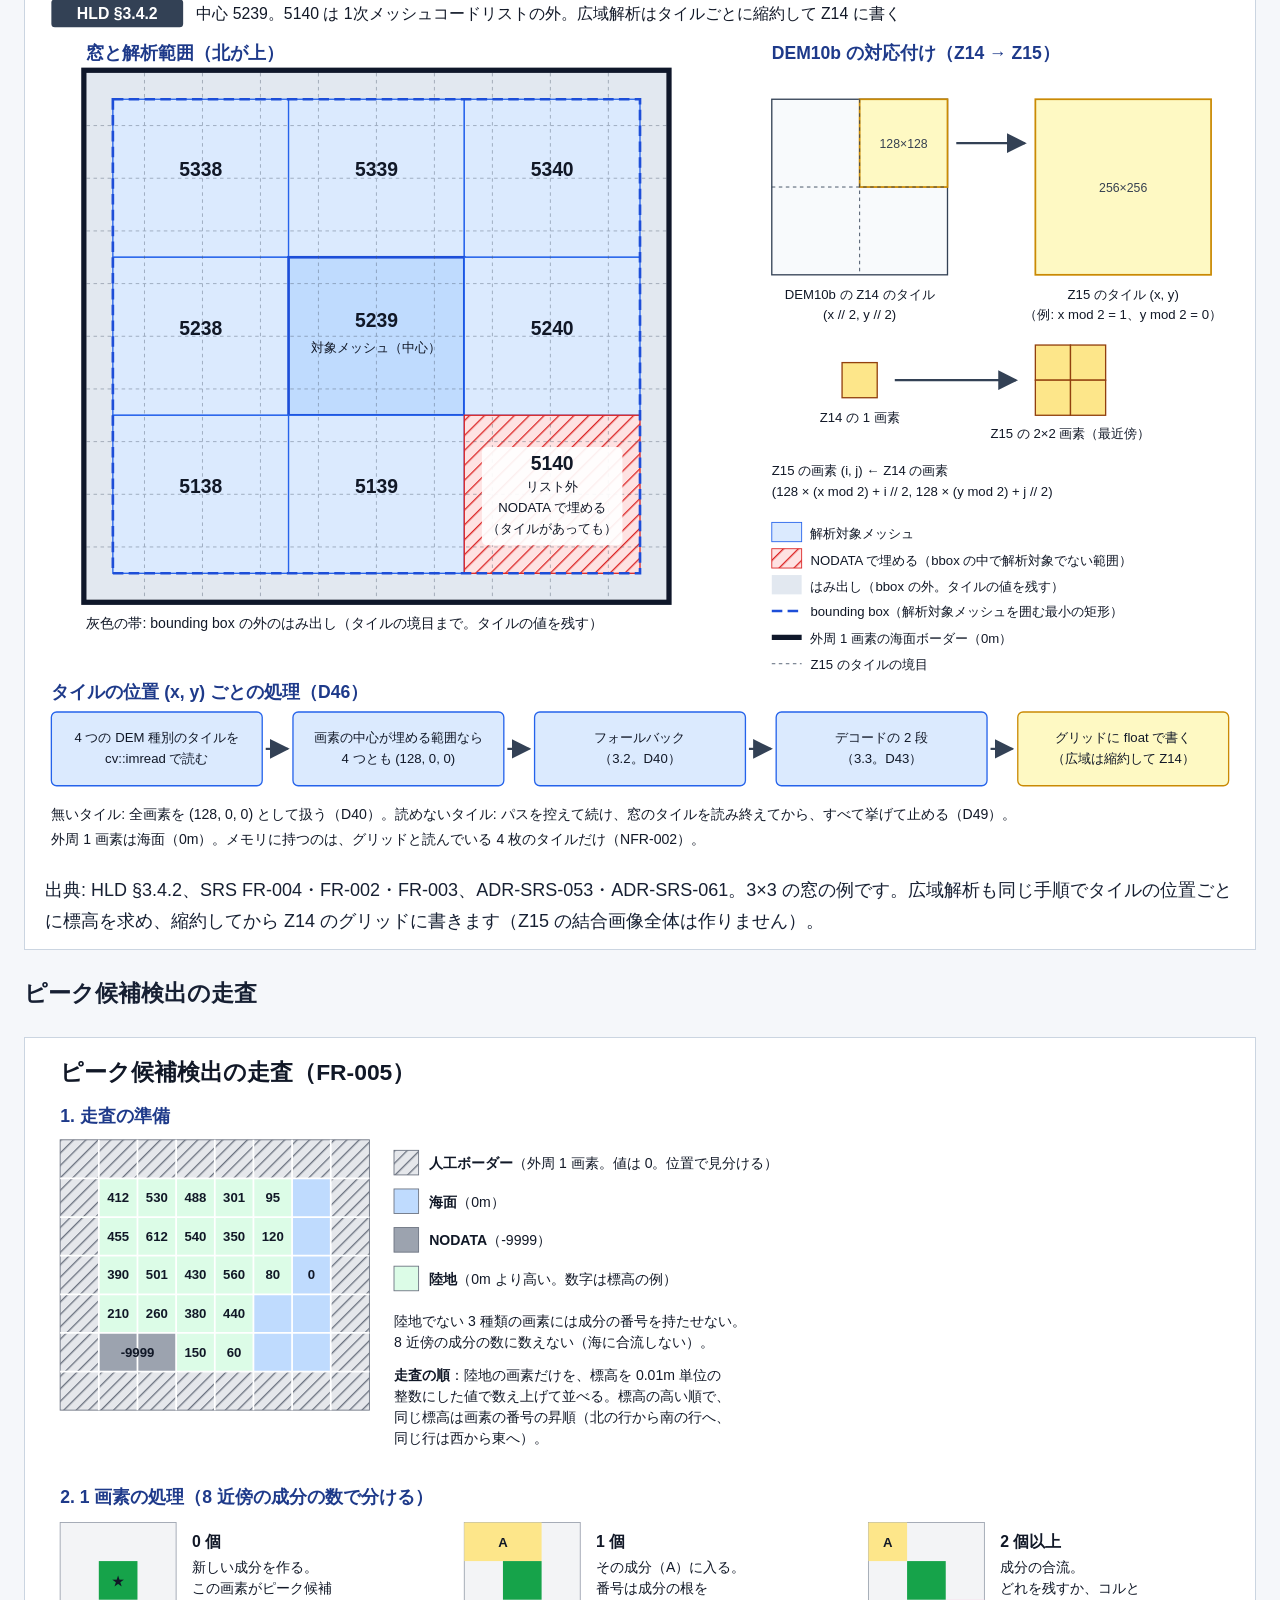
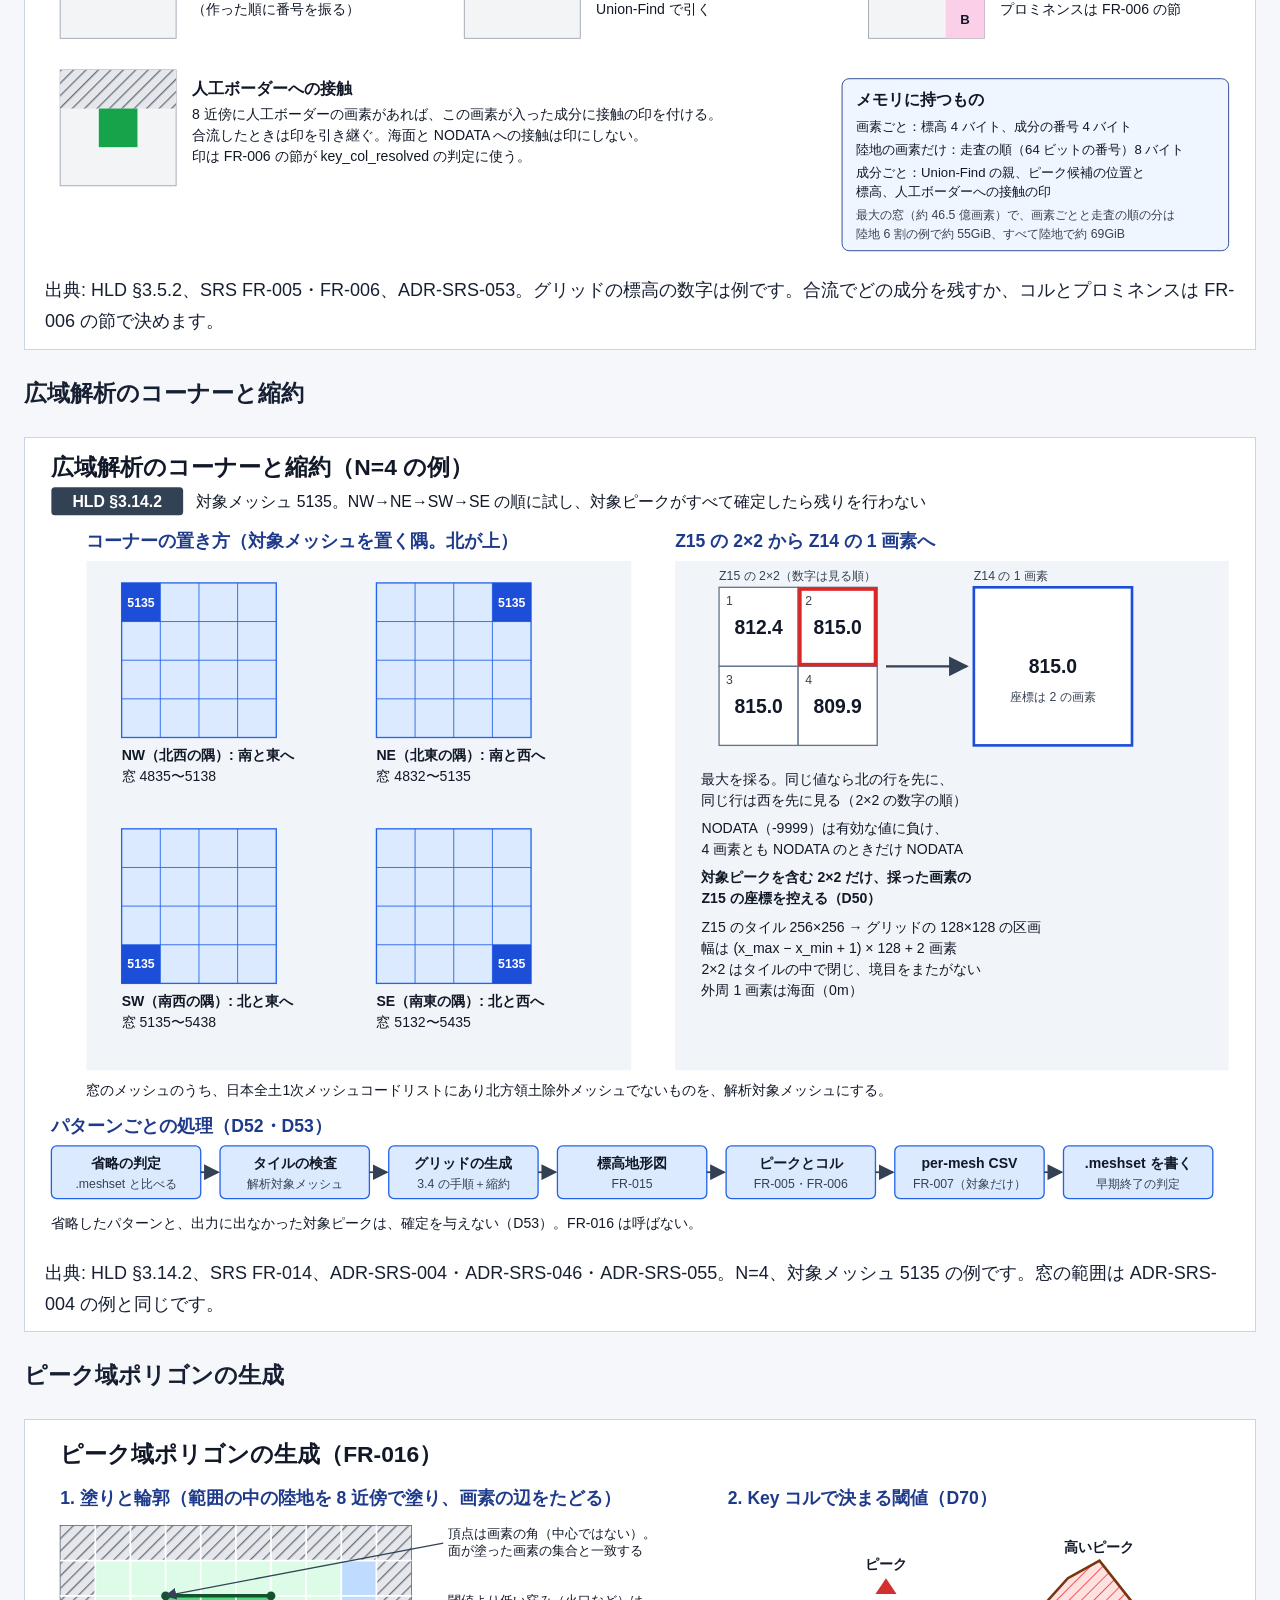
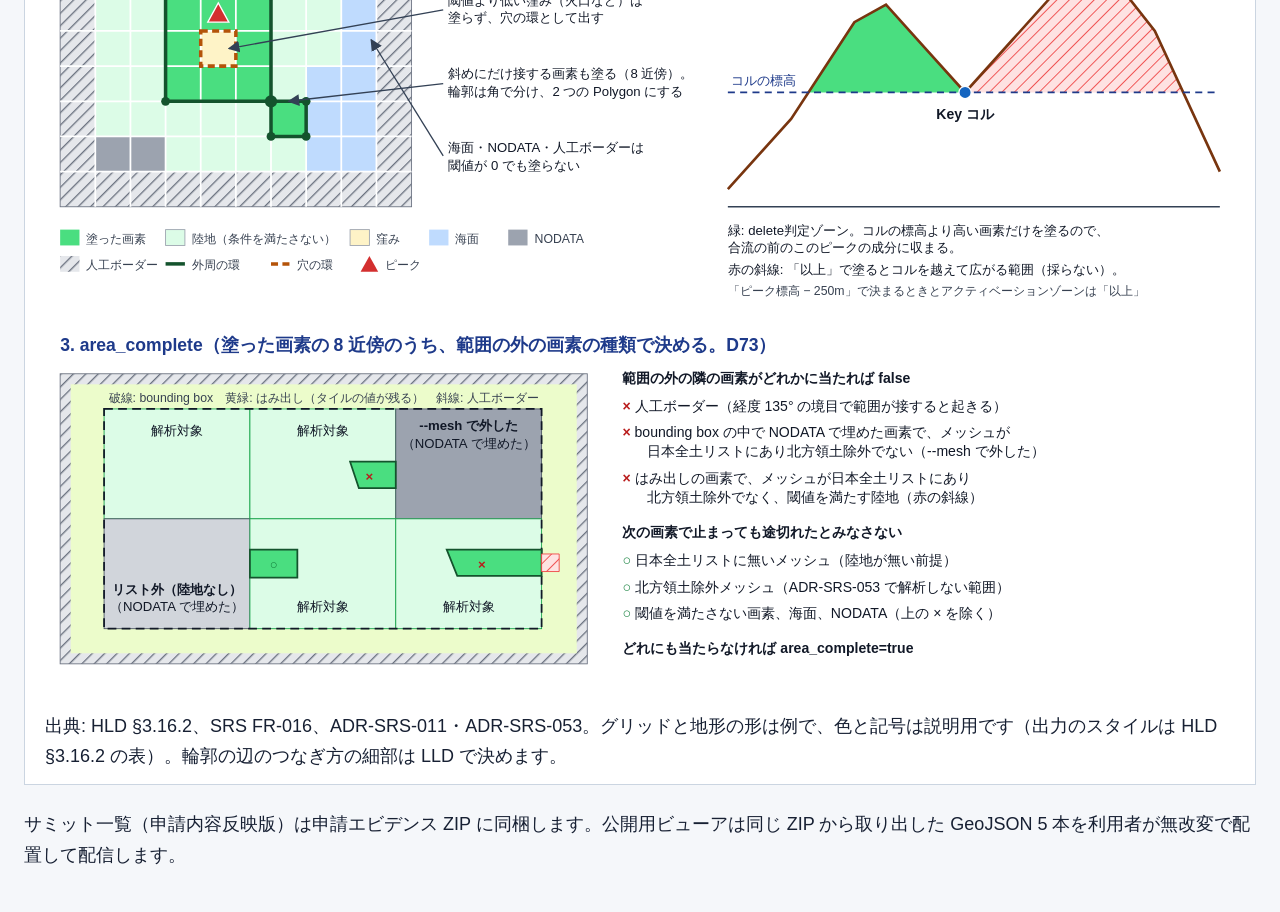
==== commit 5c1a09e7: "docs: show the peak zone outline as a MultiPolygon in the figure Co-Authored-By: Claude Sonnet 5.5 <" ====
--- a/docs/figures/spec-overview.html
+++ b/docs/figures/spec-overview.html
@@ -91,8 +91,8 @@
       <section id="peak-zone">
         <h2>ピーク域ポリゴンの生成</h2>
         <figure>
-          <a href="peak-zone.svg"><img src="peak-zone.svg" width="1400" height="1000" alt="ピークの画素から、範囲の中の陸地の画素だけを 8 近傍でたどって塗る。海面・NODATA・人工ボーダーは閾値が 0 でも塗らない。塗った画素の正方形を合わせた形の境界を画素の辺の上でたどり、閾値より低い窪みは穴の環にする。斜めにだけ接する画素も塗り、外周の環は角の 1 点で自分に接する。delete判定ゾーンの閾値が Key コルで決まるときは、コルの標高より高い画素だけを塗る。area_complete は、塗った画素の 8 近傍のうち範囲の外の画素が、人工ボーダー、--mesh で外したメッシュの埋めた画素、はみ出しの閾値を満たす陸地のどれかなら false で、日本全土リストに無いメッシュと北方領土除外メッシュでは途切れたとみなさない"></a>
-          <figcaption>出典: HLD §3.16.2、SRS FR-016、ADR-SRS-011・ADR-SRS-053。グリッドと地形の形は例です。輪郭の辺のつなぎ方の細部は LLD で決めます。</figcaption>
+          <a href="peak-zone.svg"><img src="peak-zone.svg" width="1400" height="1000" alt="ピークの画素から、範囲の中の陸地の画素だけを 8 近傍でたどって塗る。海面・NODATA・人工ボーダーは閾値が 0 でも塗らない。塗った画素の正方形を合わせた形の境界を画素の辺の上でたどり、閾値より低い窪みは穴の環にする。斜めにだけ接する画素も塗り、輪郭はその角で分けて 2 つの Polygon（MultiPolygon）にする。delete判定ゾーンの閾値が Key コルで決まるときは、コルの標高より高い画素だけを塗る。area_complete は、塗った画素の 8 近傍のうち範囲の外の画素が、人工ボーダー、--mesh で外したメッシュの埋めた画素、はみ出しの閾値を満たす陸地のどれかなら false で、日本全土リストに無いメッシュと北方領土除外メッシュでは途切れたとみなさない"></a>
+          <figcaption>出典: HLD §3.16.2、SRS FR-016、ADR-SRS-011・ADR-SRS-053。グリッドと地形の形は例で、色と記号は説明用です（出力のスタイルは HLD §3.16.2 の表）。輪郭の辺のつなぎ方の細部は LLD で決めます。</figcaption>
         </figure>
       </section>
       <p>サミット一覧（申請内容反映版）は申請エビデンス ZIP に同梱します。公開用ビューアは同じ ZIP から取り出した GeoJSON 5 本を利用者が無改変で配置して配信します。</p>
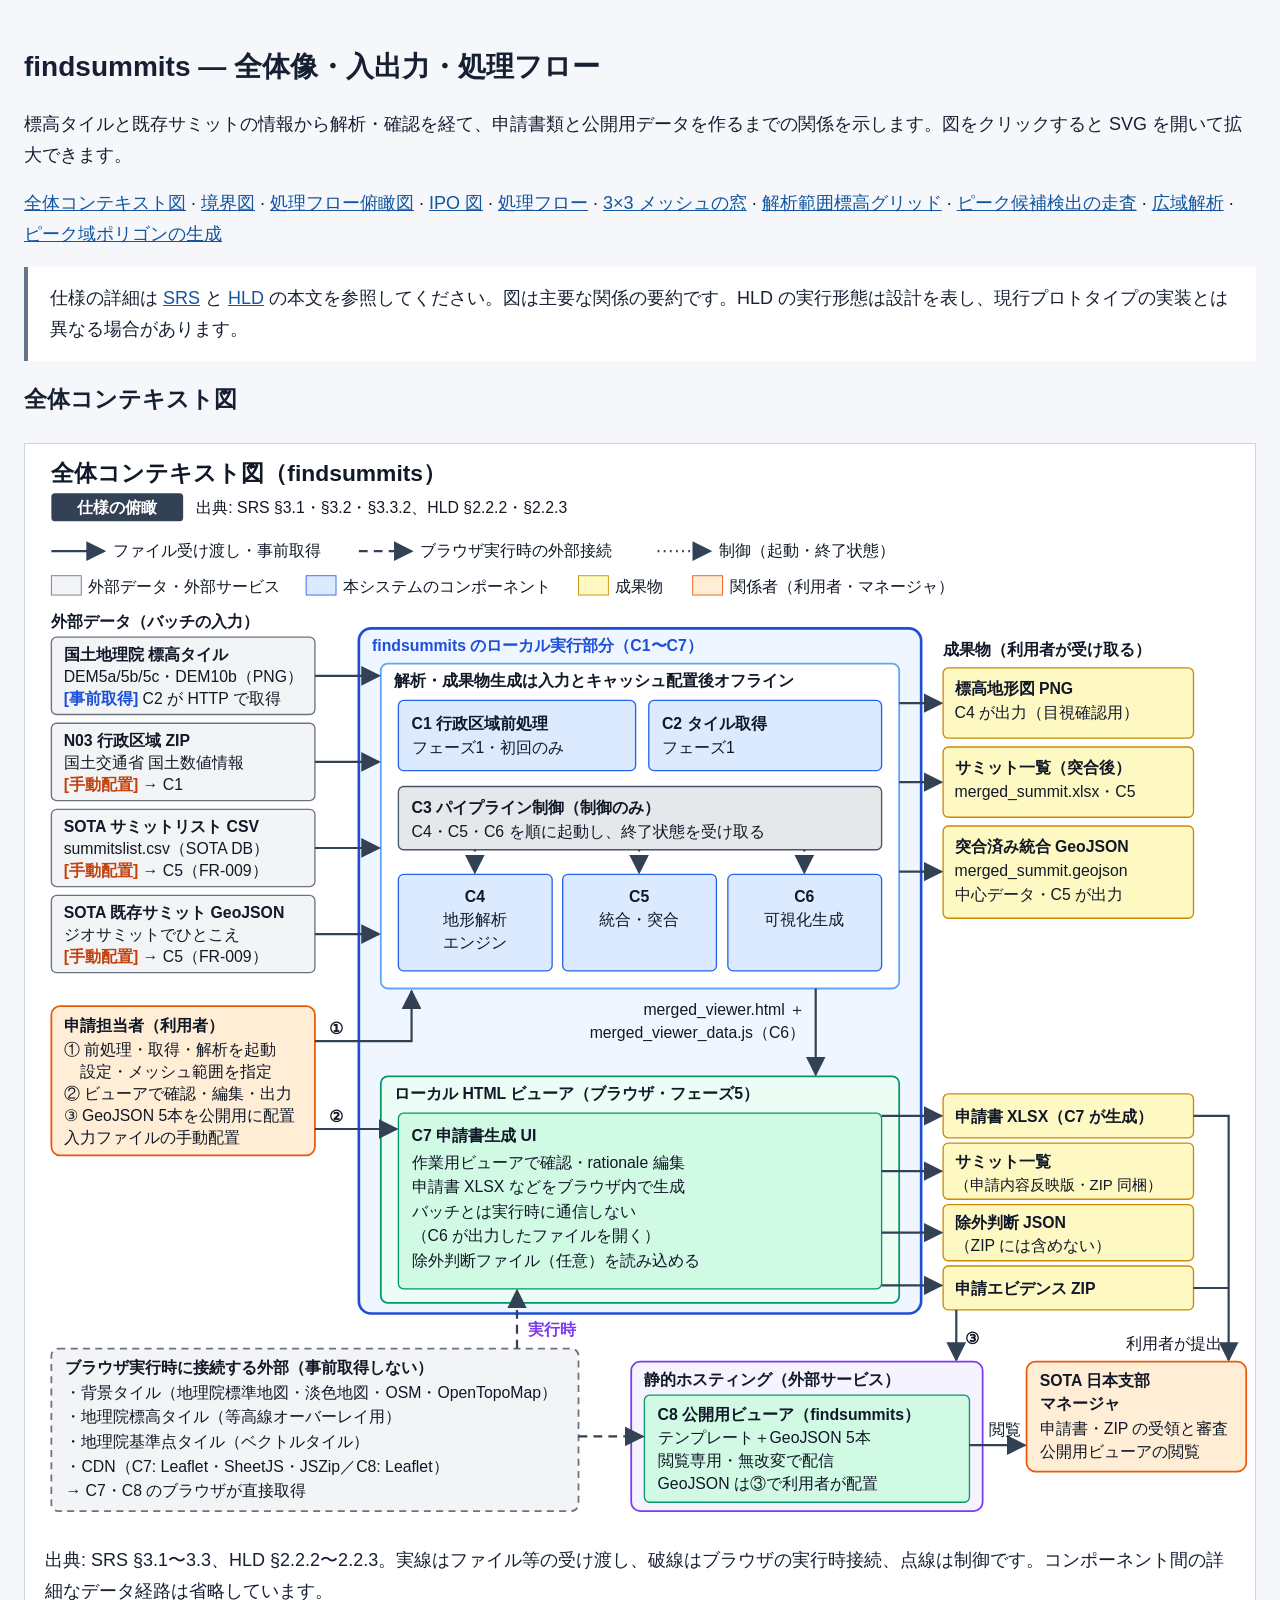
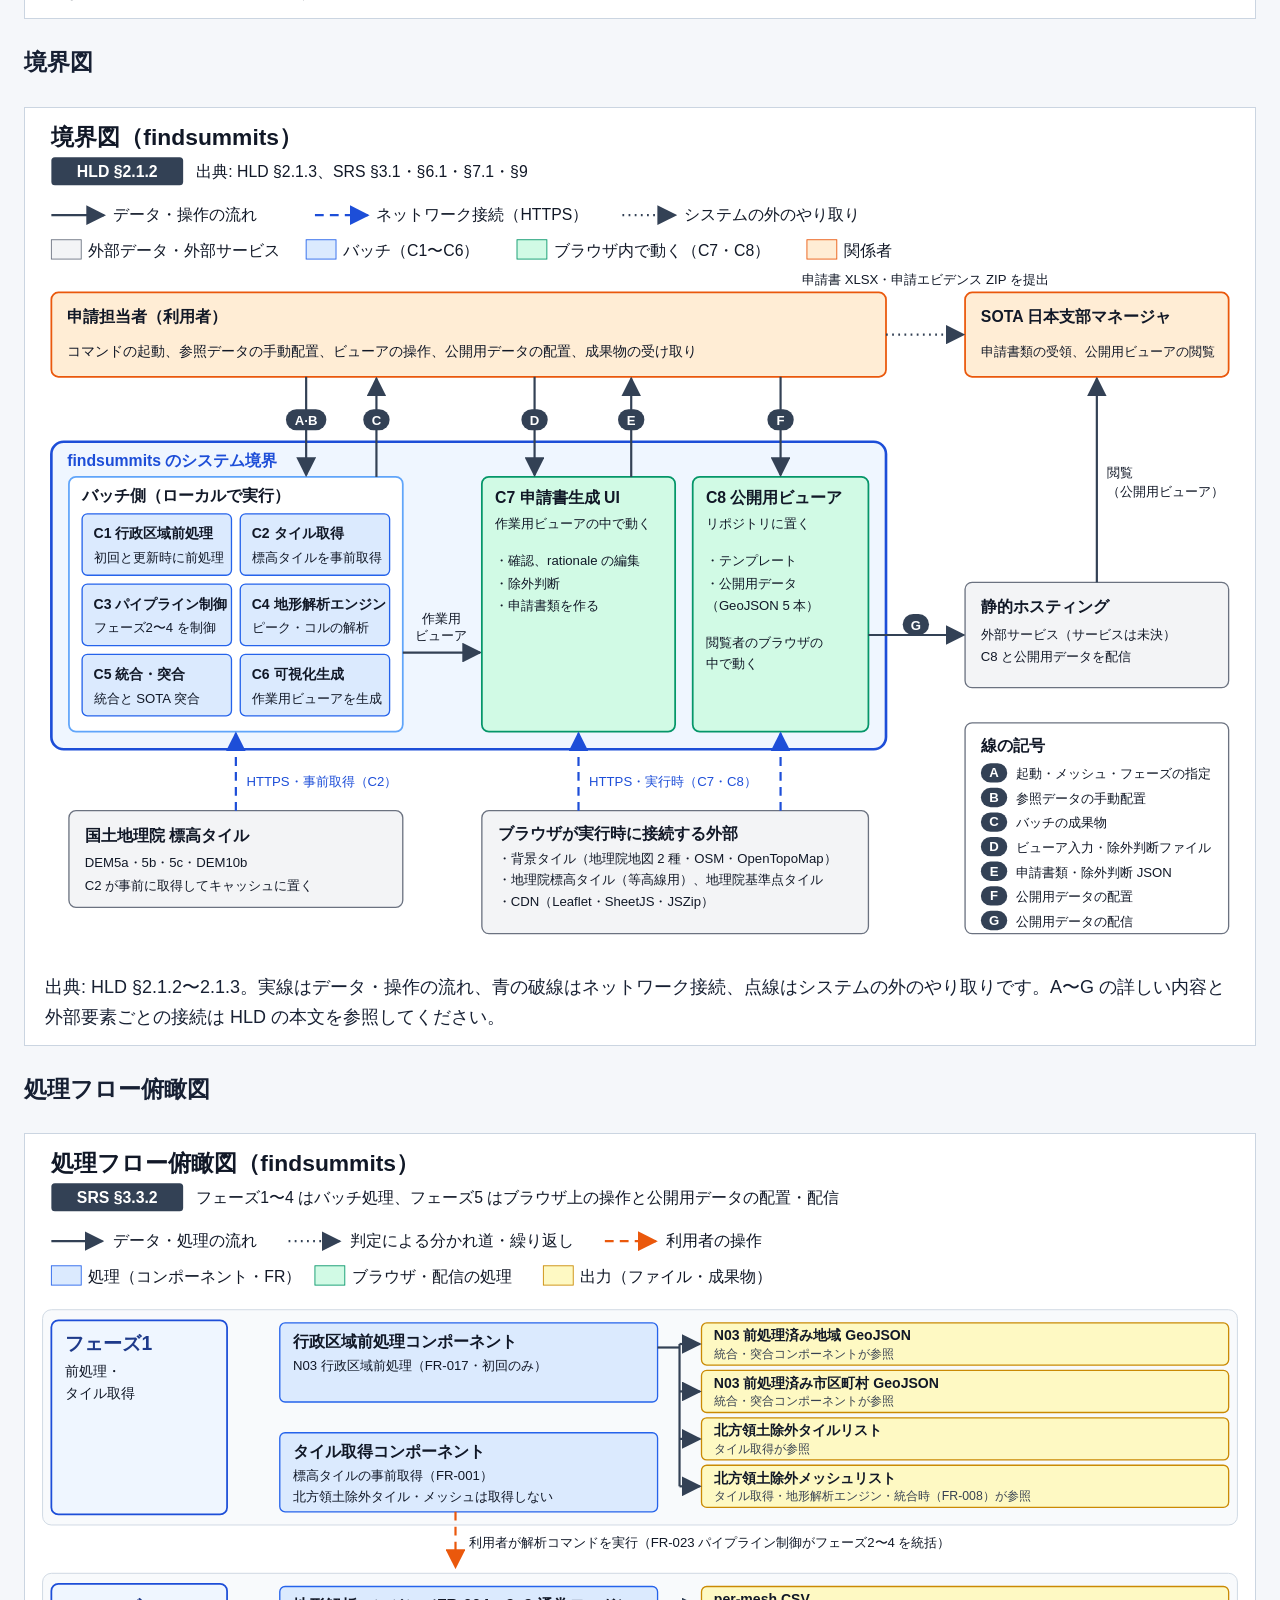
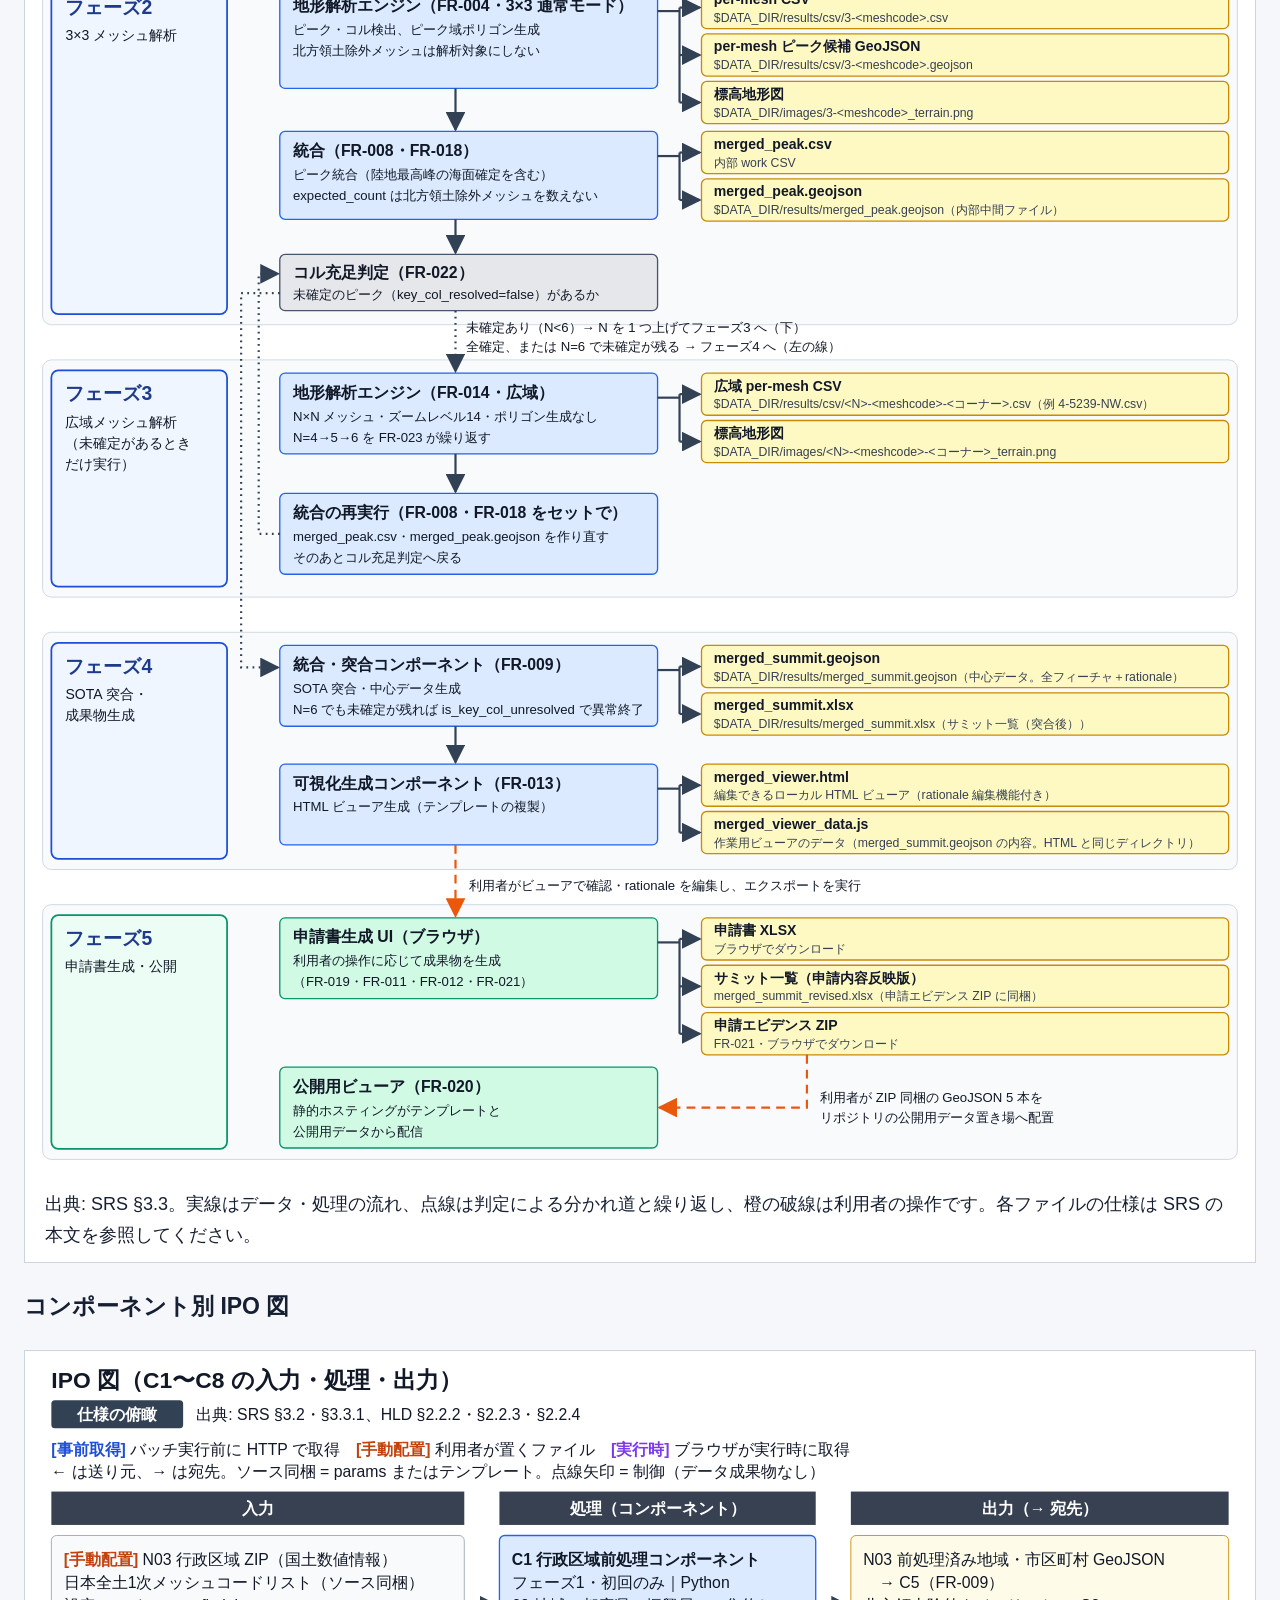
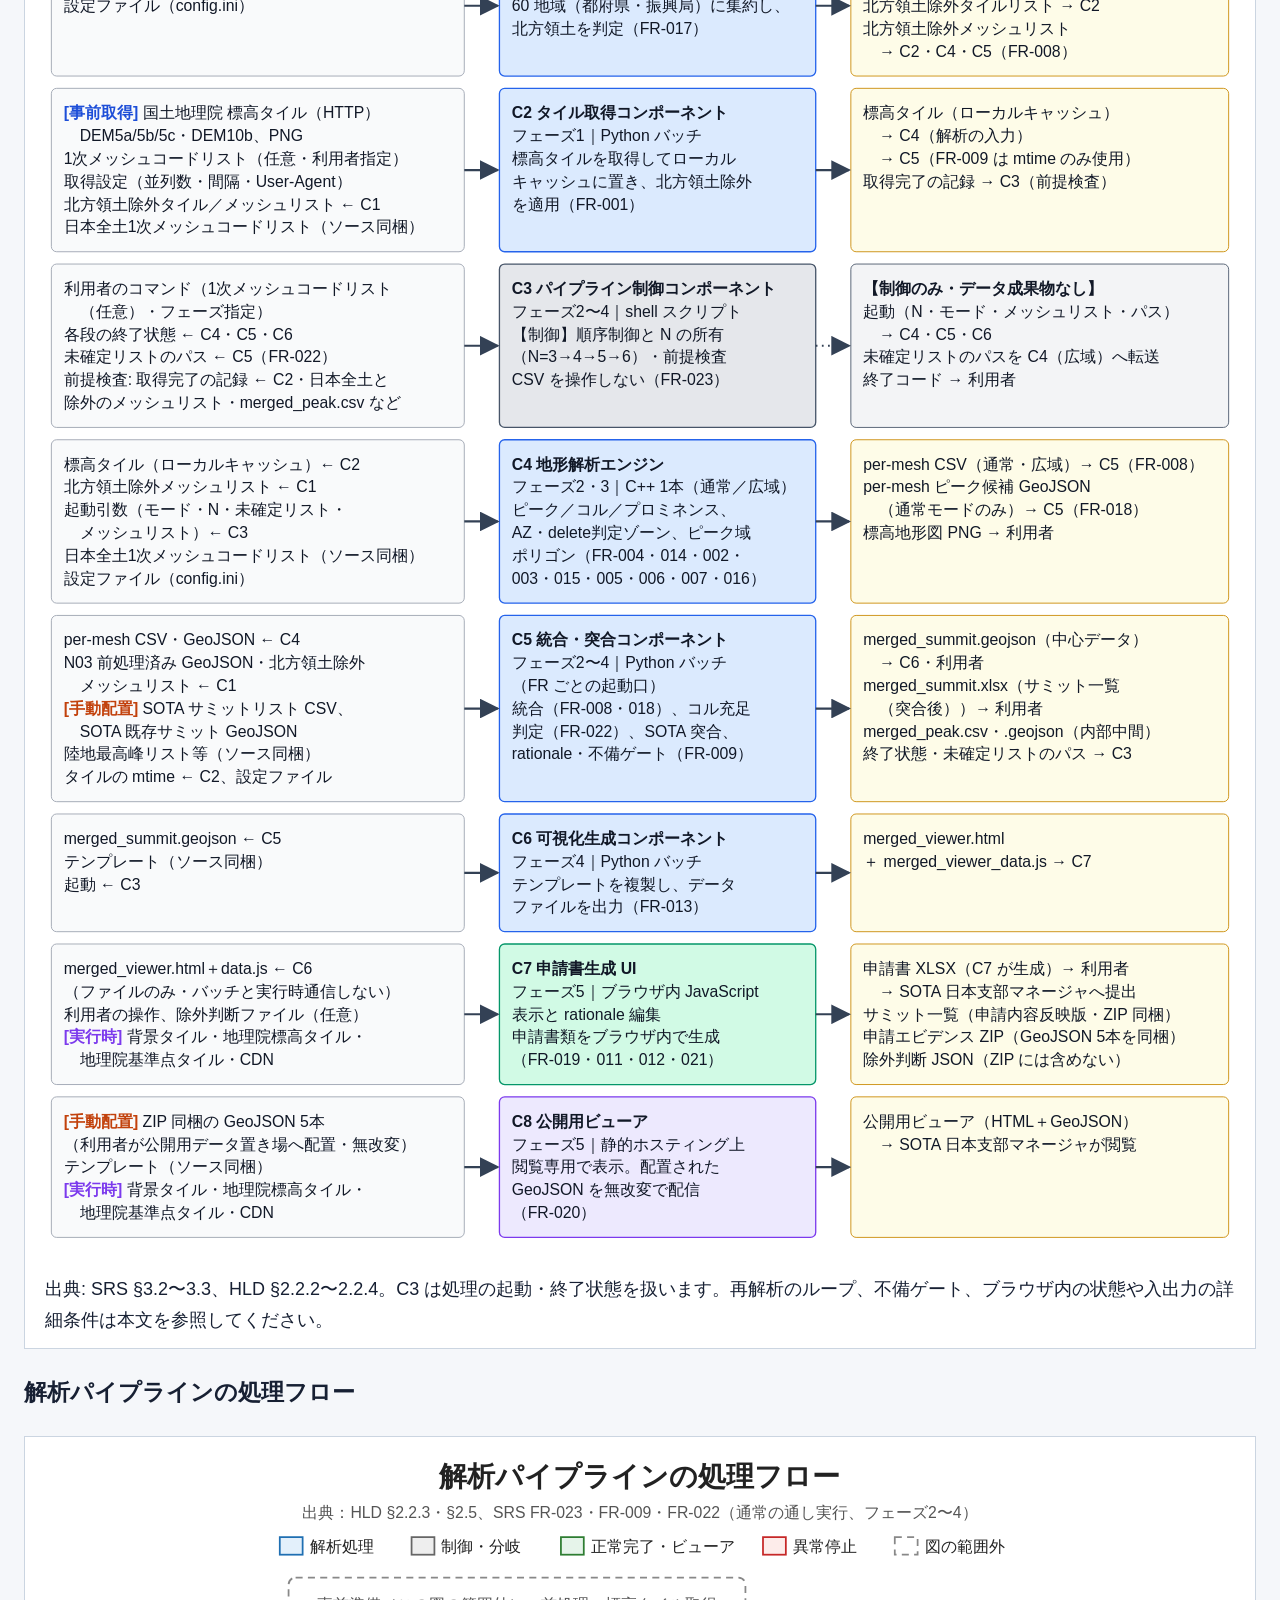
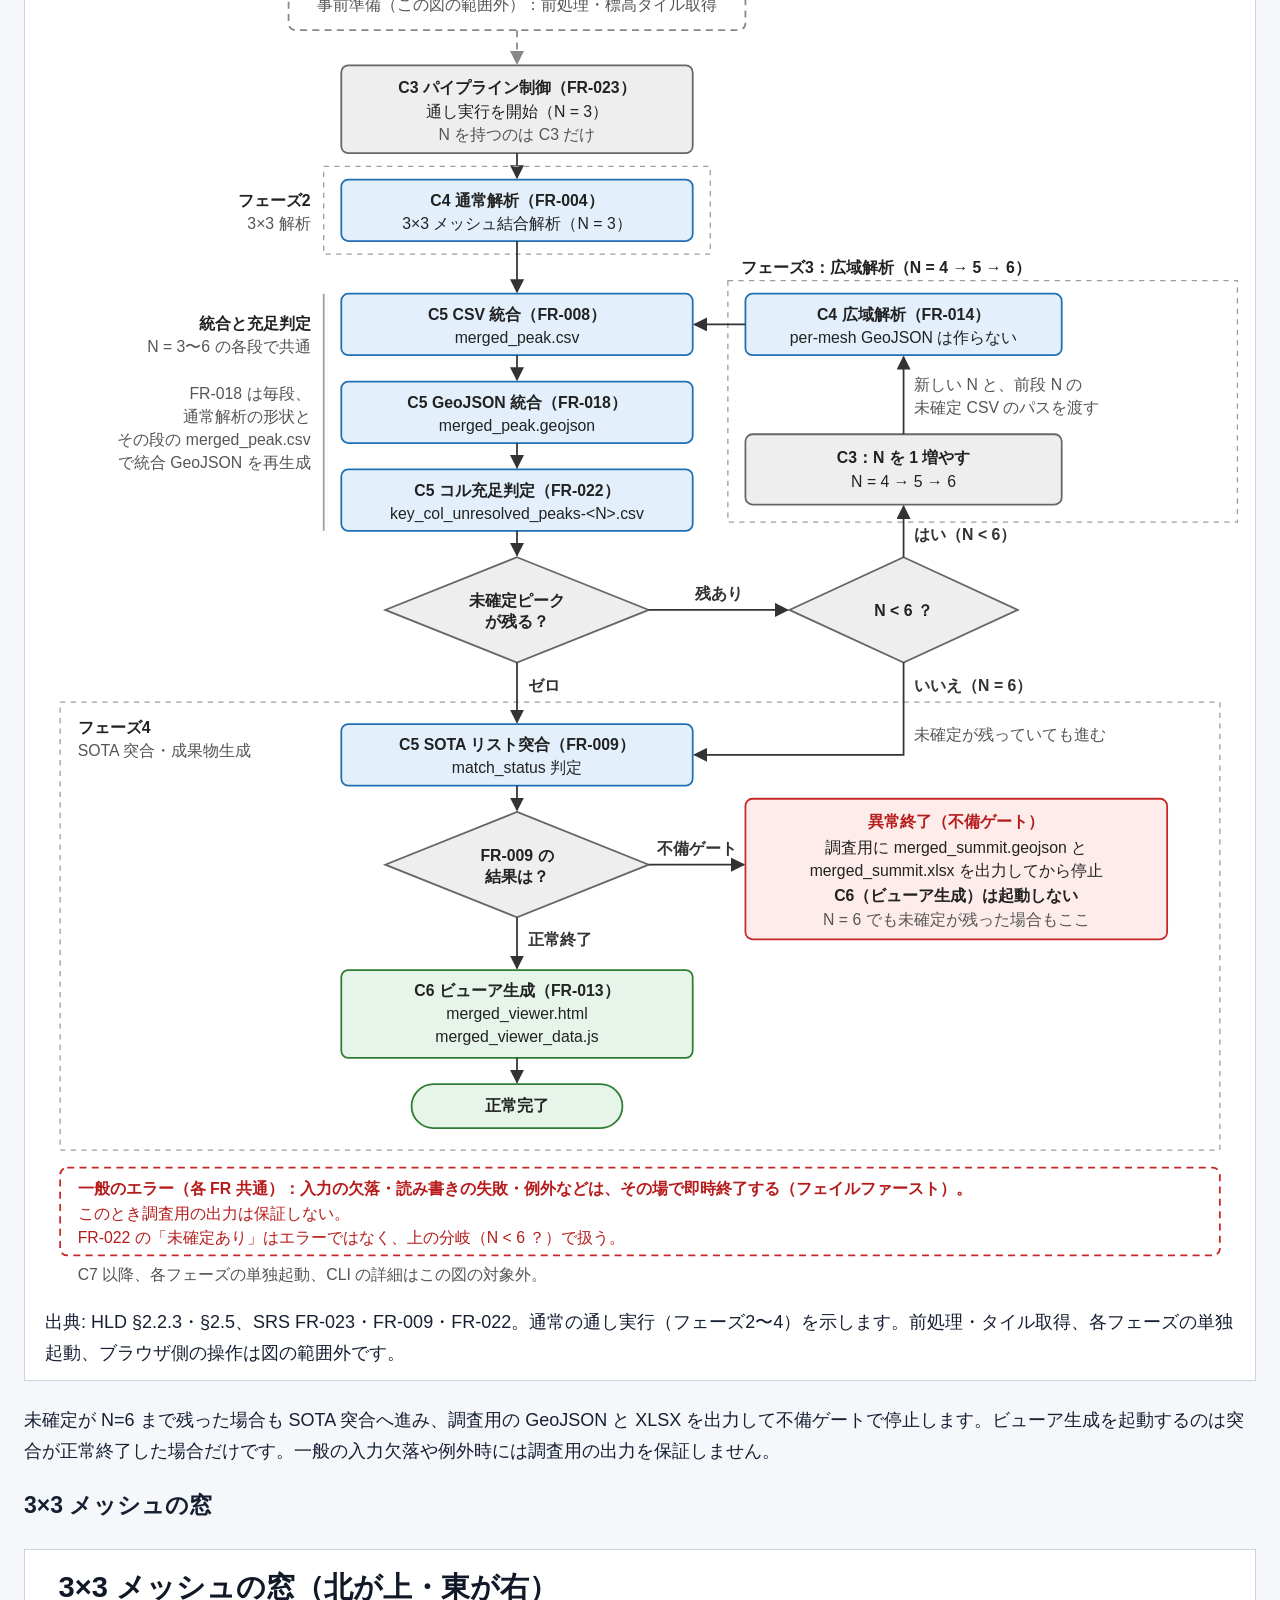
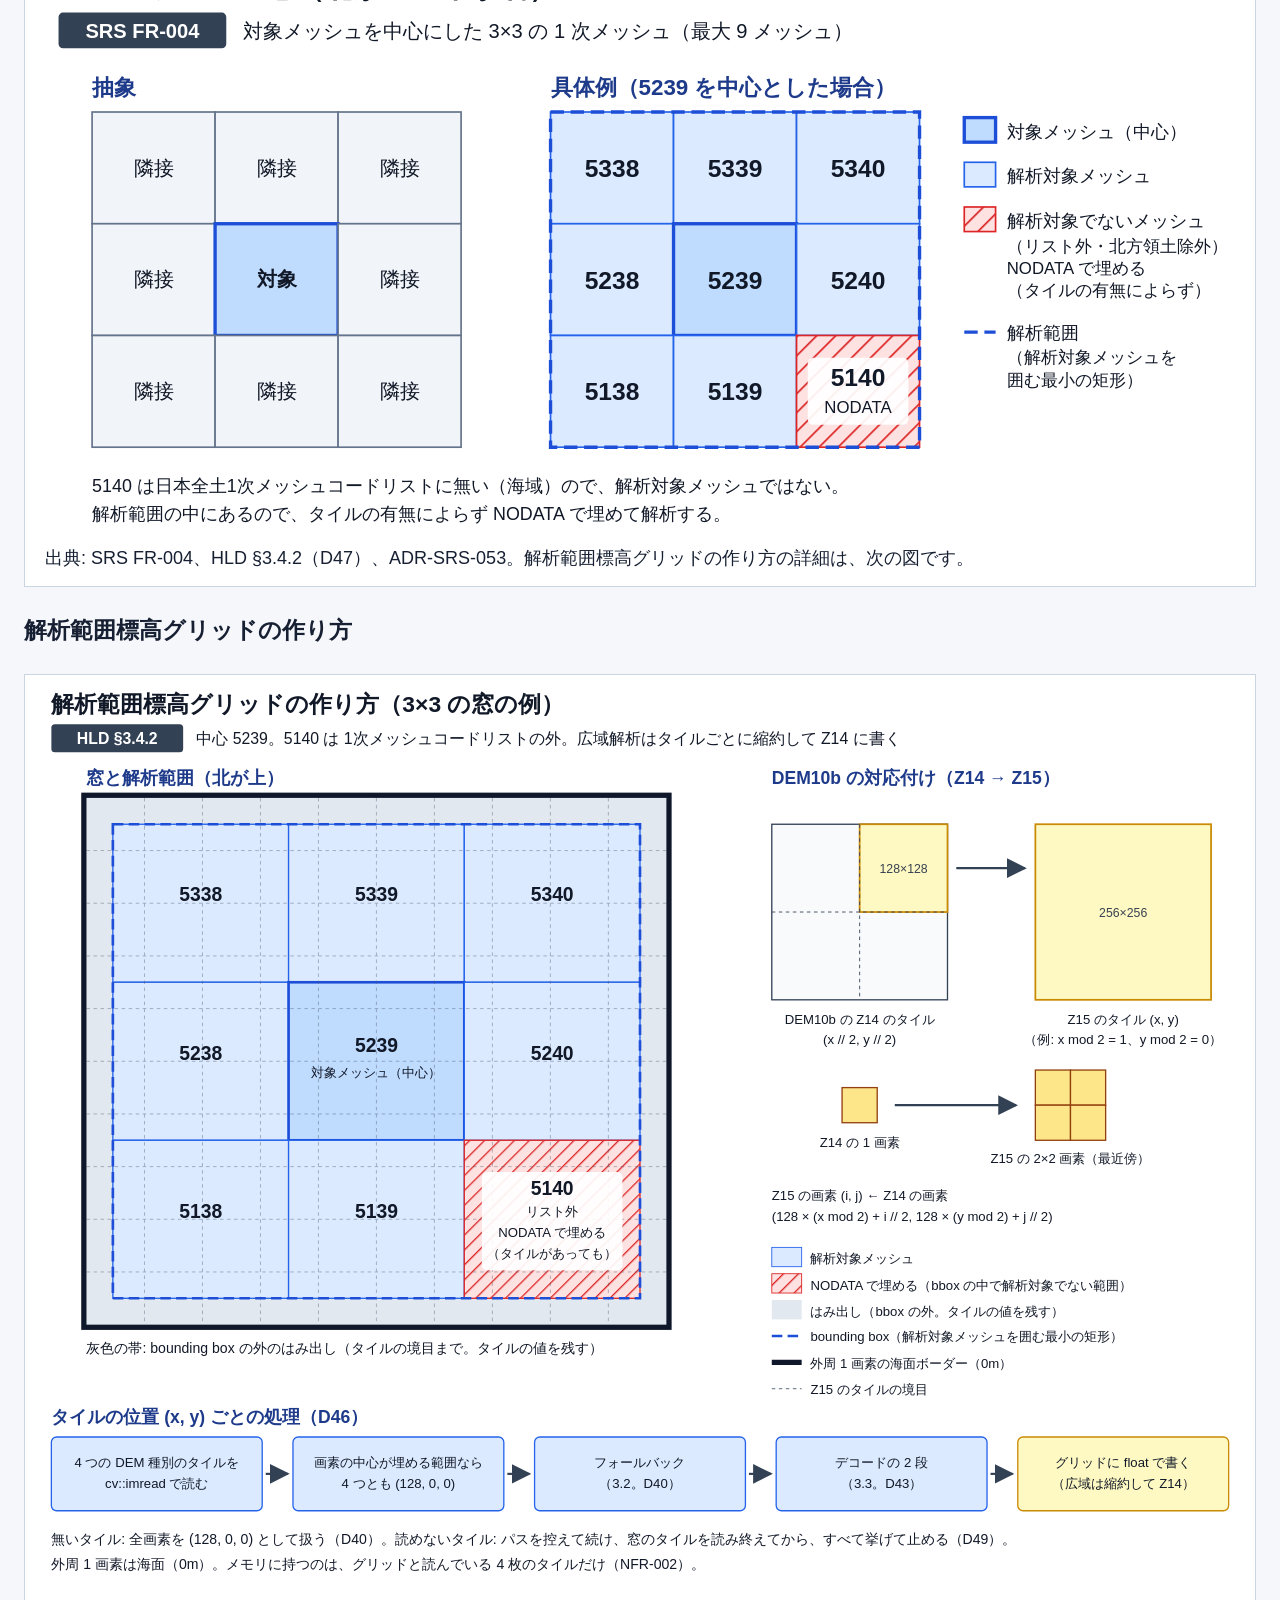
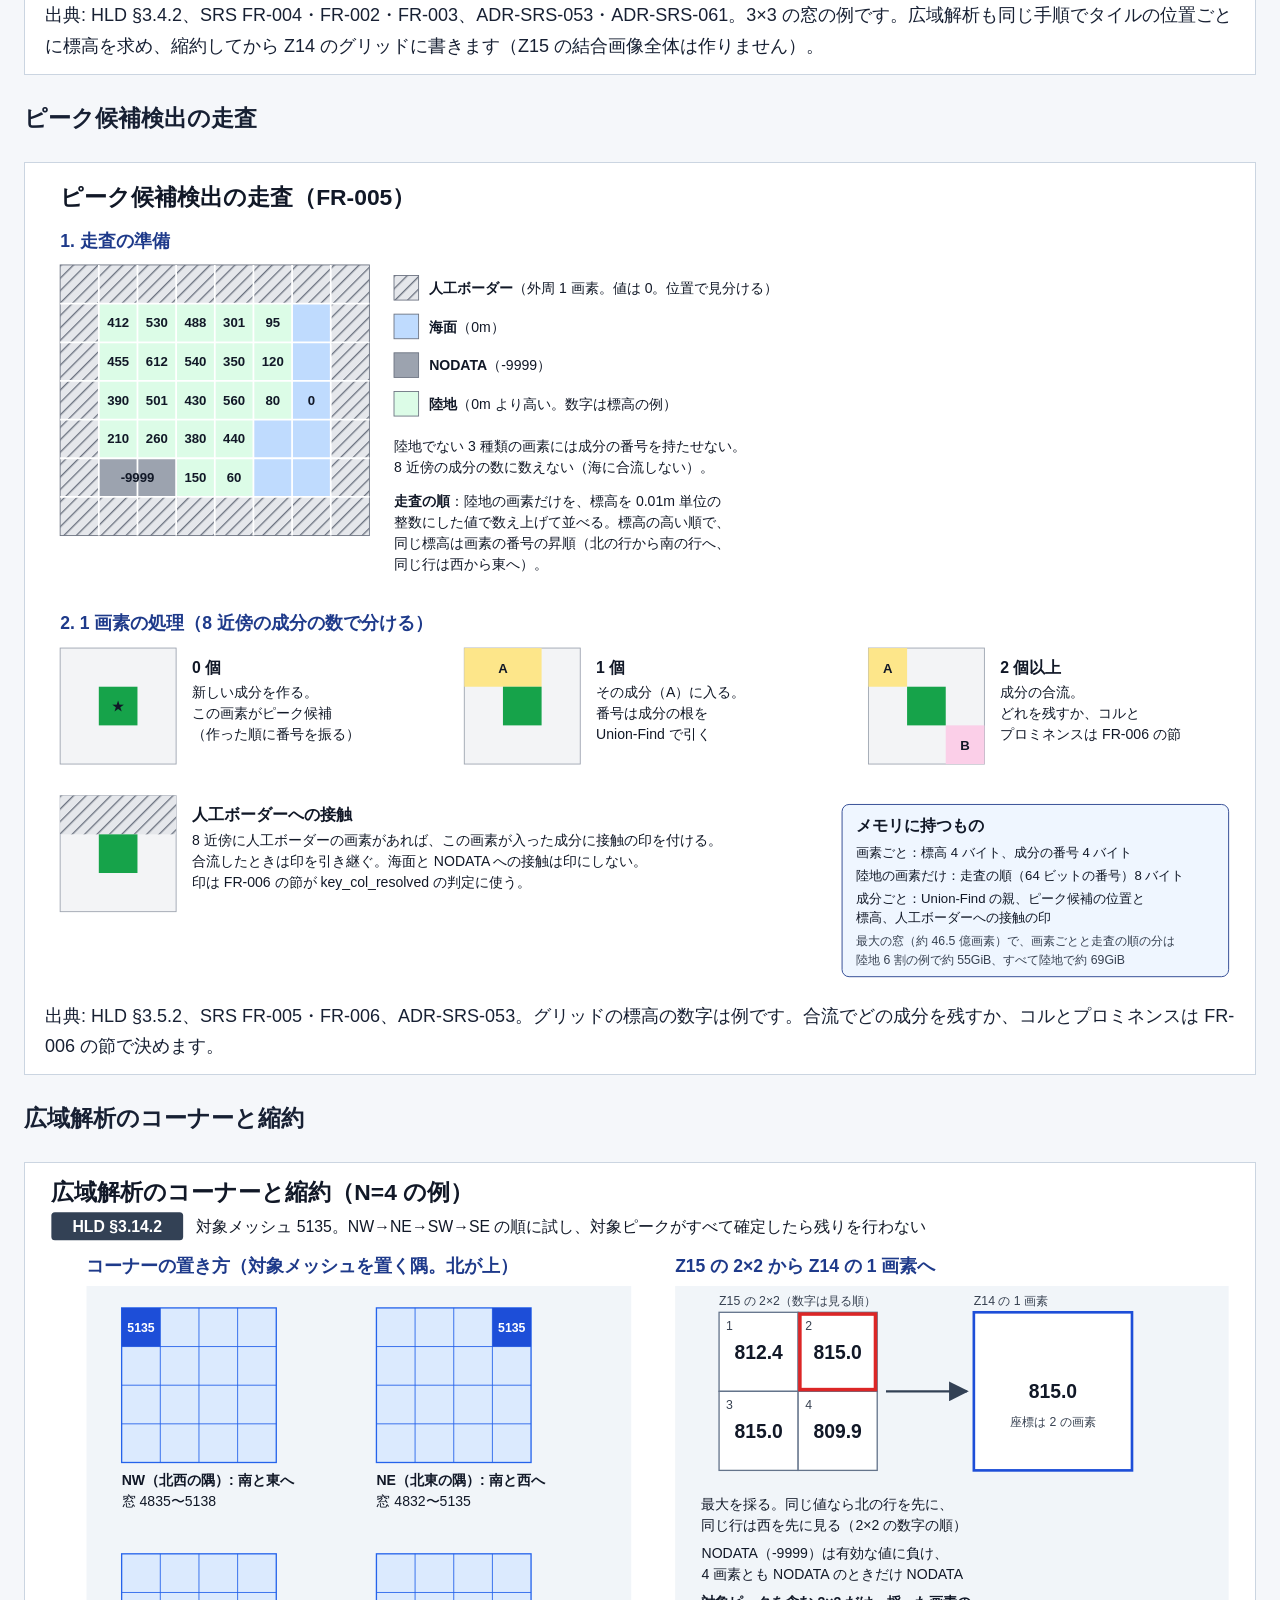
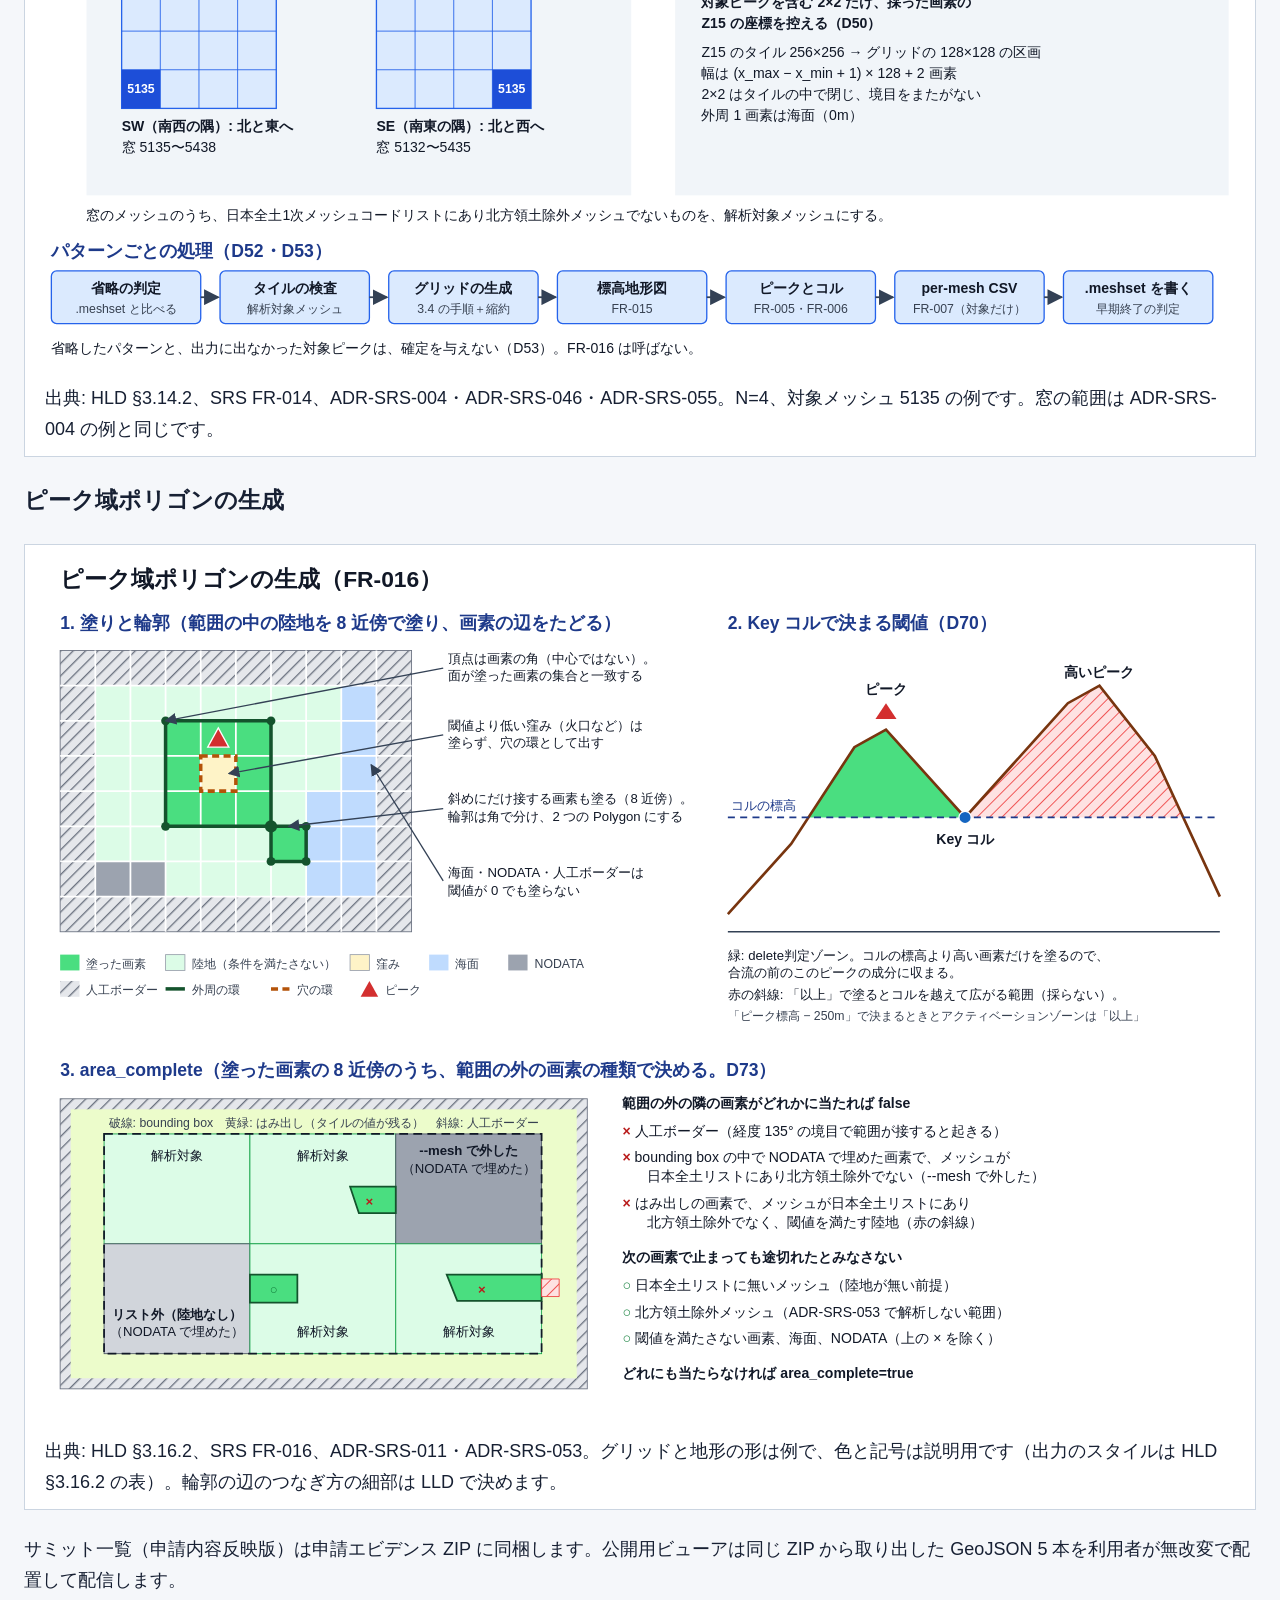
==== commit 889d1e14: "docs: draw the FR-004 3x3 mesh window as a figure and align 5140 with HLD D47 Co-Authored-By: Claude" ====
--- a/docs/figures/spec-overview.html
+++ b/docs/figures/spec-overview.html
@@ -29,7 +29,7 @@
     <main>
       <h1>findsummits — 全体像・入出力・処理フロー</h1>
       <p>標高タイルと既存サミットの情報から解析・確認を経て、申請書類と公開用データを作るまでの関係を示します。図をクリックすると SVG を開いて拡大できます。</p>
-      <nav aria-label="図の目次"><a href="#context">全体コンテキスト図</a> · <a href="#boundary">境界図</a> · <a href="#phase-flow">処理フロー俯瞰図</a> · <a href="#ipo">IPO 図</a> · <a href="#pipeline">処理フロー</a> · <a href="#analysis-grid">解析範囲標高グリッド</a> · <a href="#peak-scan">ピーク候補検出の走査</a> · <a href="#wide-analysis">広域解析</a> · <a href="#peak-zone">ピーク域ポリゴンの生成</a></nav>
+      <nav aria-label="図の目次"><a href="#context">全体コンテキスト図</a> · <a href="#boundary">境界図</a> · <a href="#phase-flow">処理フロー俯瞰図</a> · <a href="#ipo">IPO 図</a> · <a href="#pipeline">処理フロー</a> · <a href="#mesh-window">3×3 メッシュの窓</a> · <a href="#analysis-grid">解析範囲標高グリッド</a> · <a href="#peak-scan">ピーク候補検出の走査</a> · <a href="#wide-analysis">広域解析</a> · <a href="#peak-zone">ピーク域ポリゴンの生成</a></nav>
       <p class="note">仕様の詳細は <a href="../20_SRS.md">SRS</a> と <a href="../30_HLD.md">HLD</a> の本文を参照してください。図は主要な関係の要約です。HLD の実行形態は設計を表し、現行プロトタイプの実装とは異なる場合があります。</p>
       <section id="context">
         <h2>全体コンテキスト図</h2>
@@ -67,6 +67,13 @@
         </figure>
         <p>未確定が N=6 まで残った場合も SOTA 突合へ進み、調査用の GeoJSON と XLSX を出力して不備ゲートで停止します。ビューア生成を起動するのは突合が正常終了した場合だけです。一般の入力欠落や例外時には調査用の出力を保証しません。</p>
       </section>
+      <section id="mesh-window">
+        <h2>3×3 メッシュの窓</h2>
+        <figure>
+          <a href="mesh-window.svg"><img src="mesh-window.svg" width="1100" height="520" alt="対象メッシュを中心にした 3×3 の 1 次メッシュの窓。抽象と、5239 を中心にした具体例。5140 は日本全土1次メッシュコードリストに無いので解析対象メッシュではなく、解析範囲の中にあるのでタイルの有無によらず NODATA で埋める"></a>
+          <figcaption>出典: SRS FR-004、HLD §3.4.2（D47）、ADR-SRS-053。解析範囲標高グリッドの作り方の詳細は、次の図です。</figcaption>
+        </figure>
+      </section>
       <section id="analysis-grid">
         <h2>解析範囲標高グリッドの作り方</h2>
         <figure>
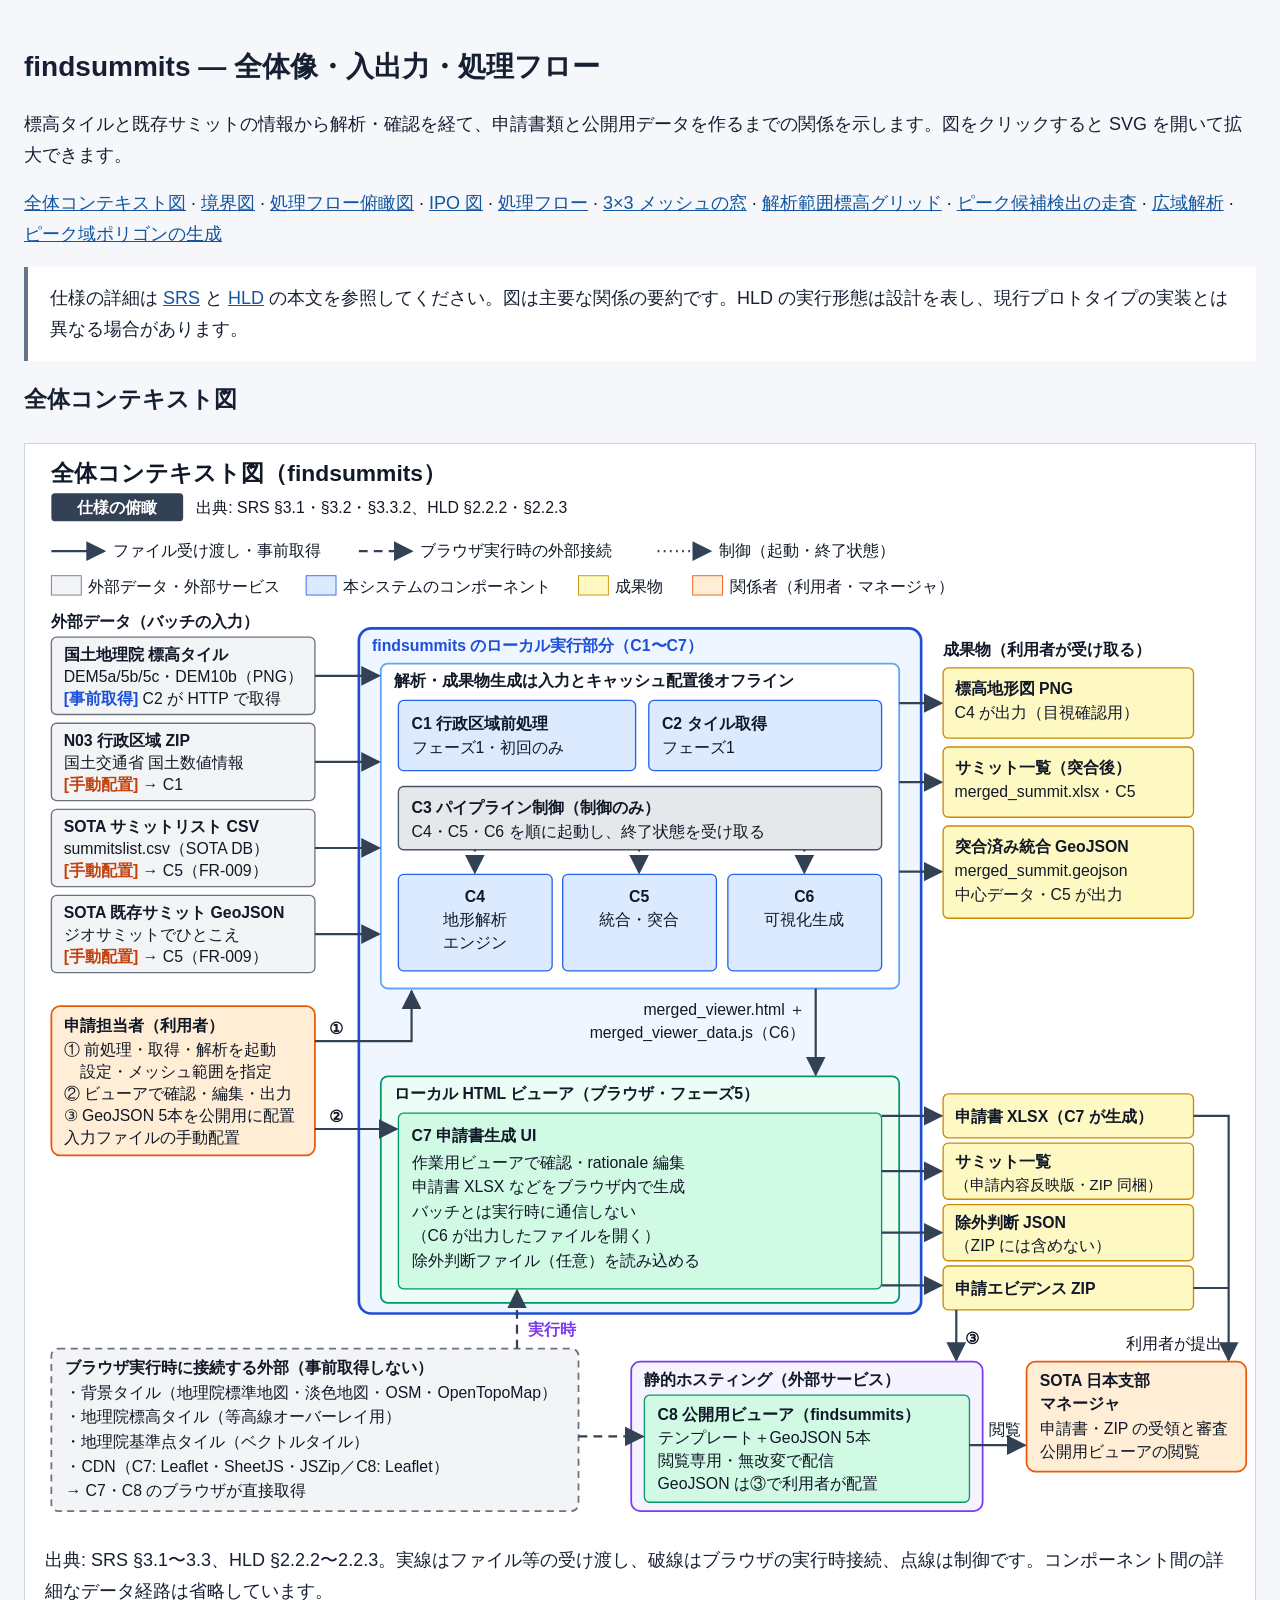
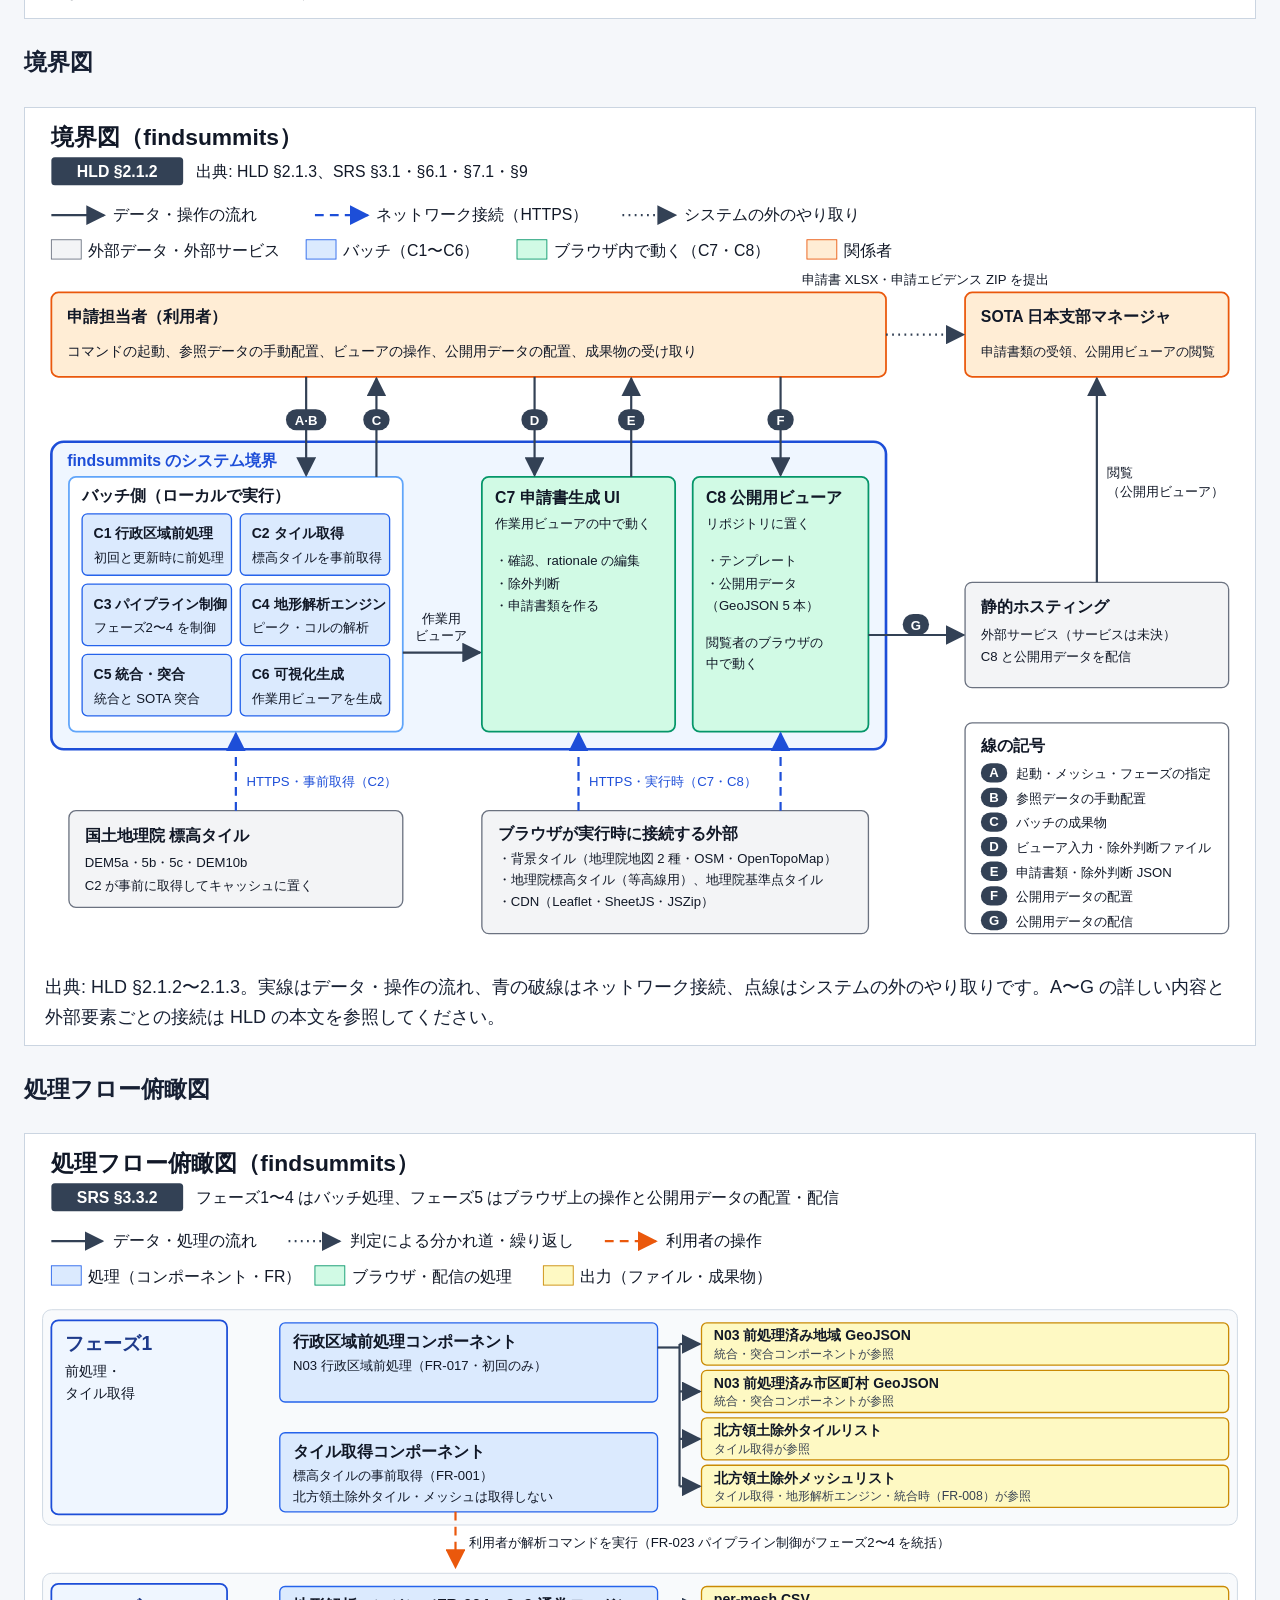
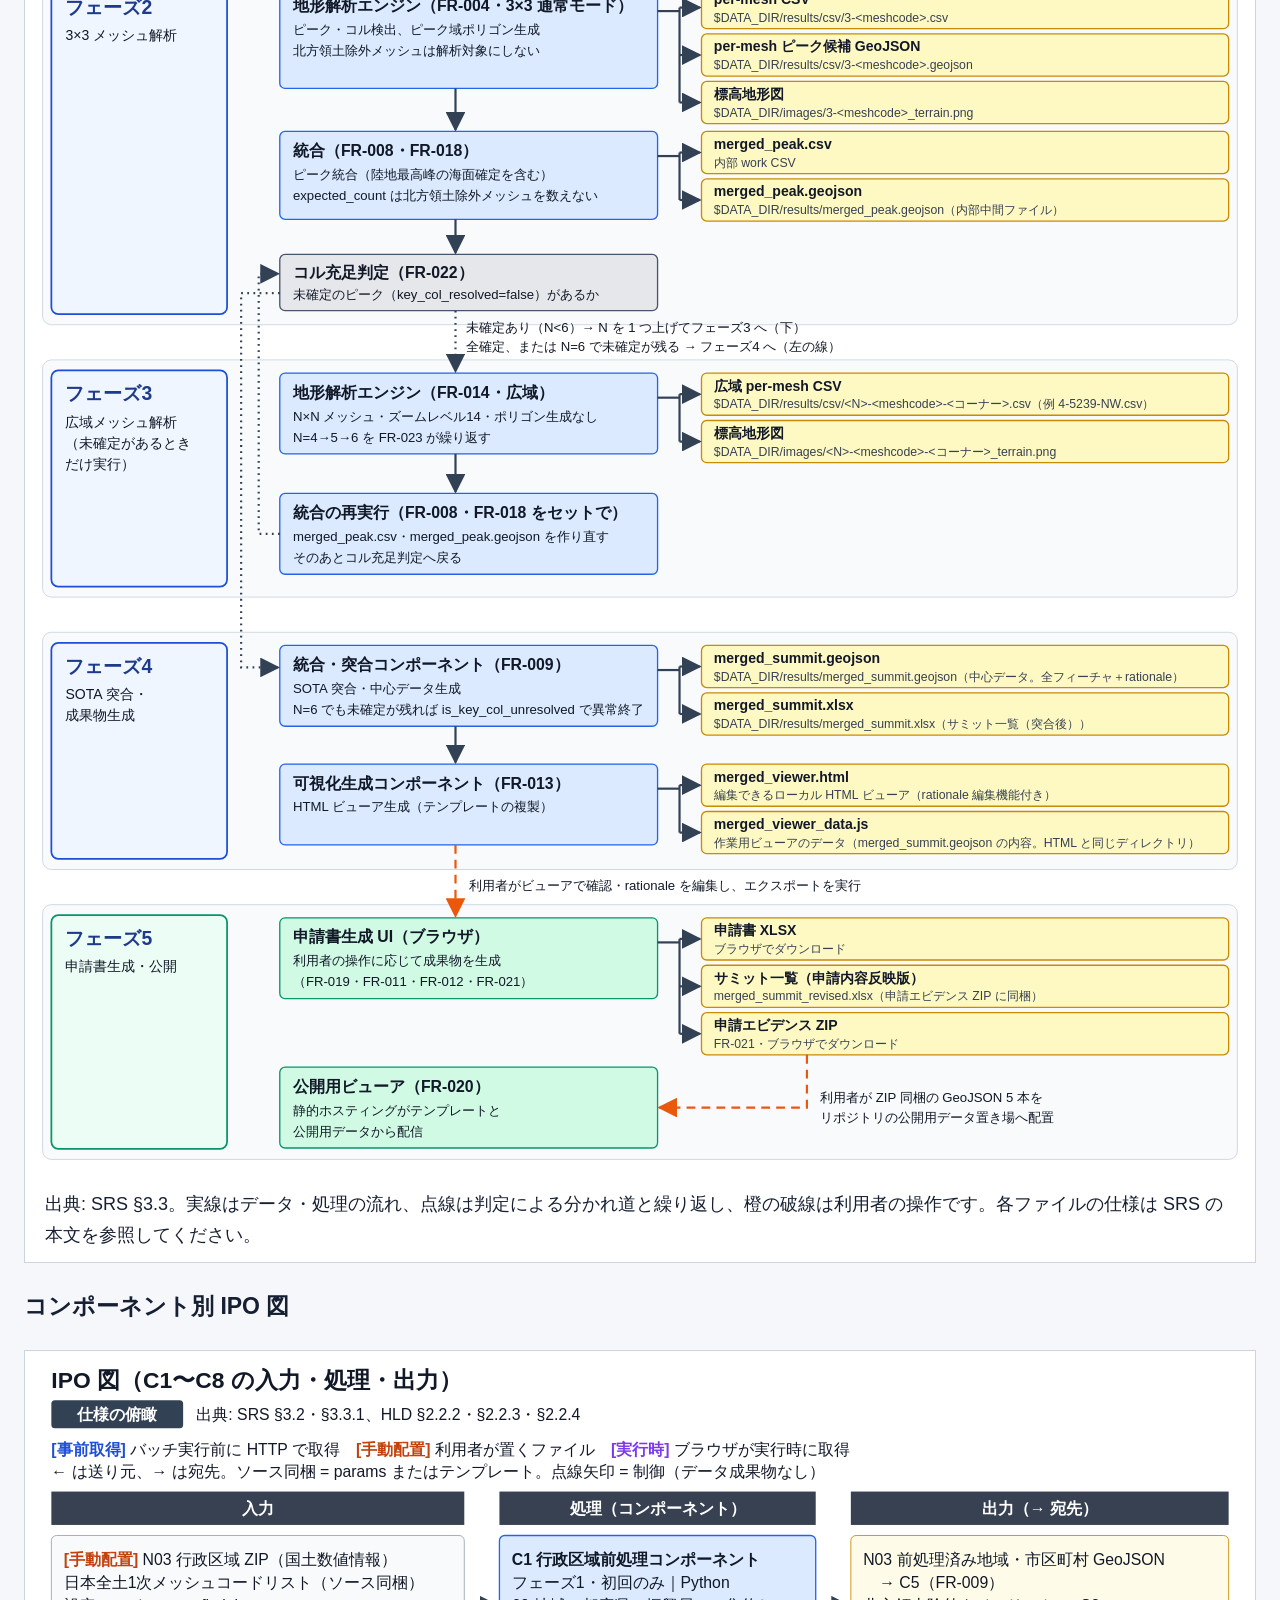
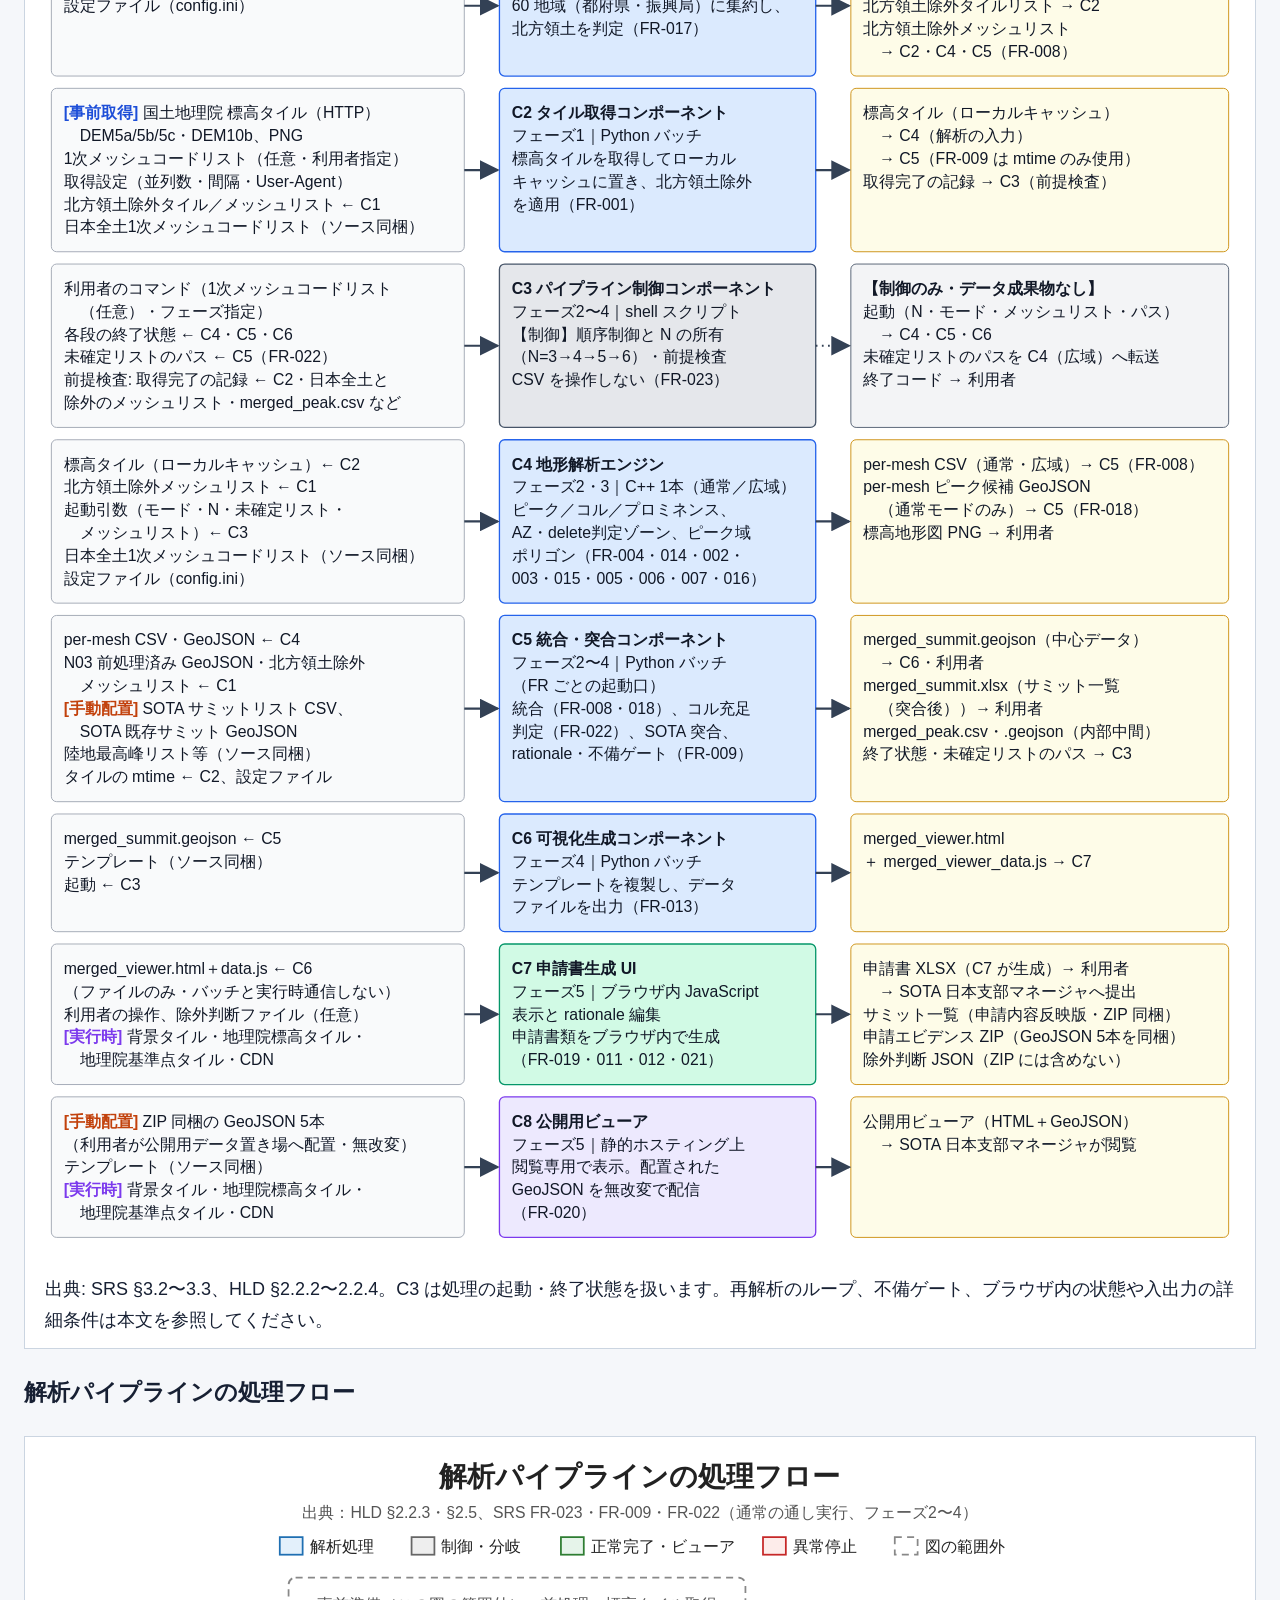
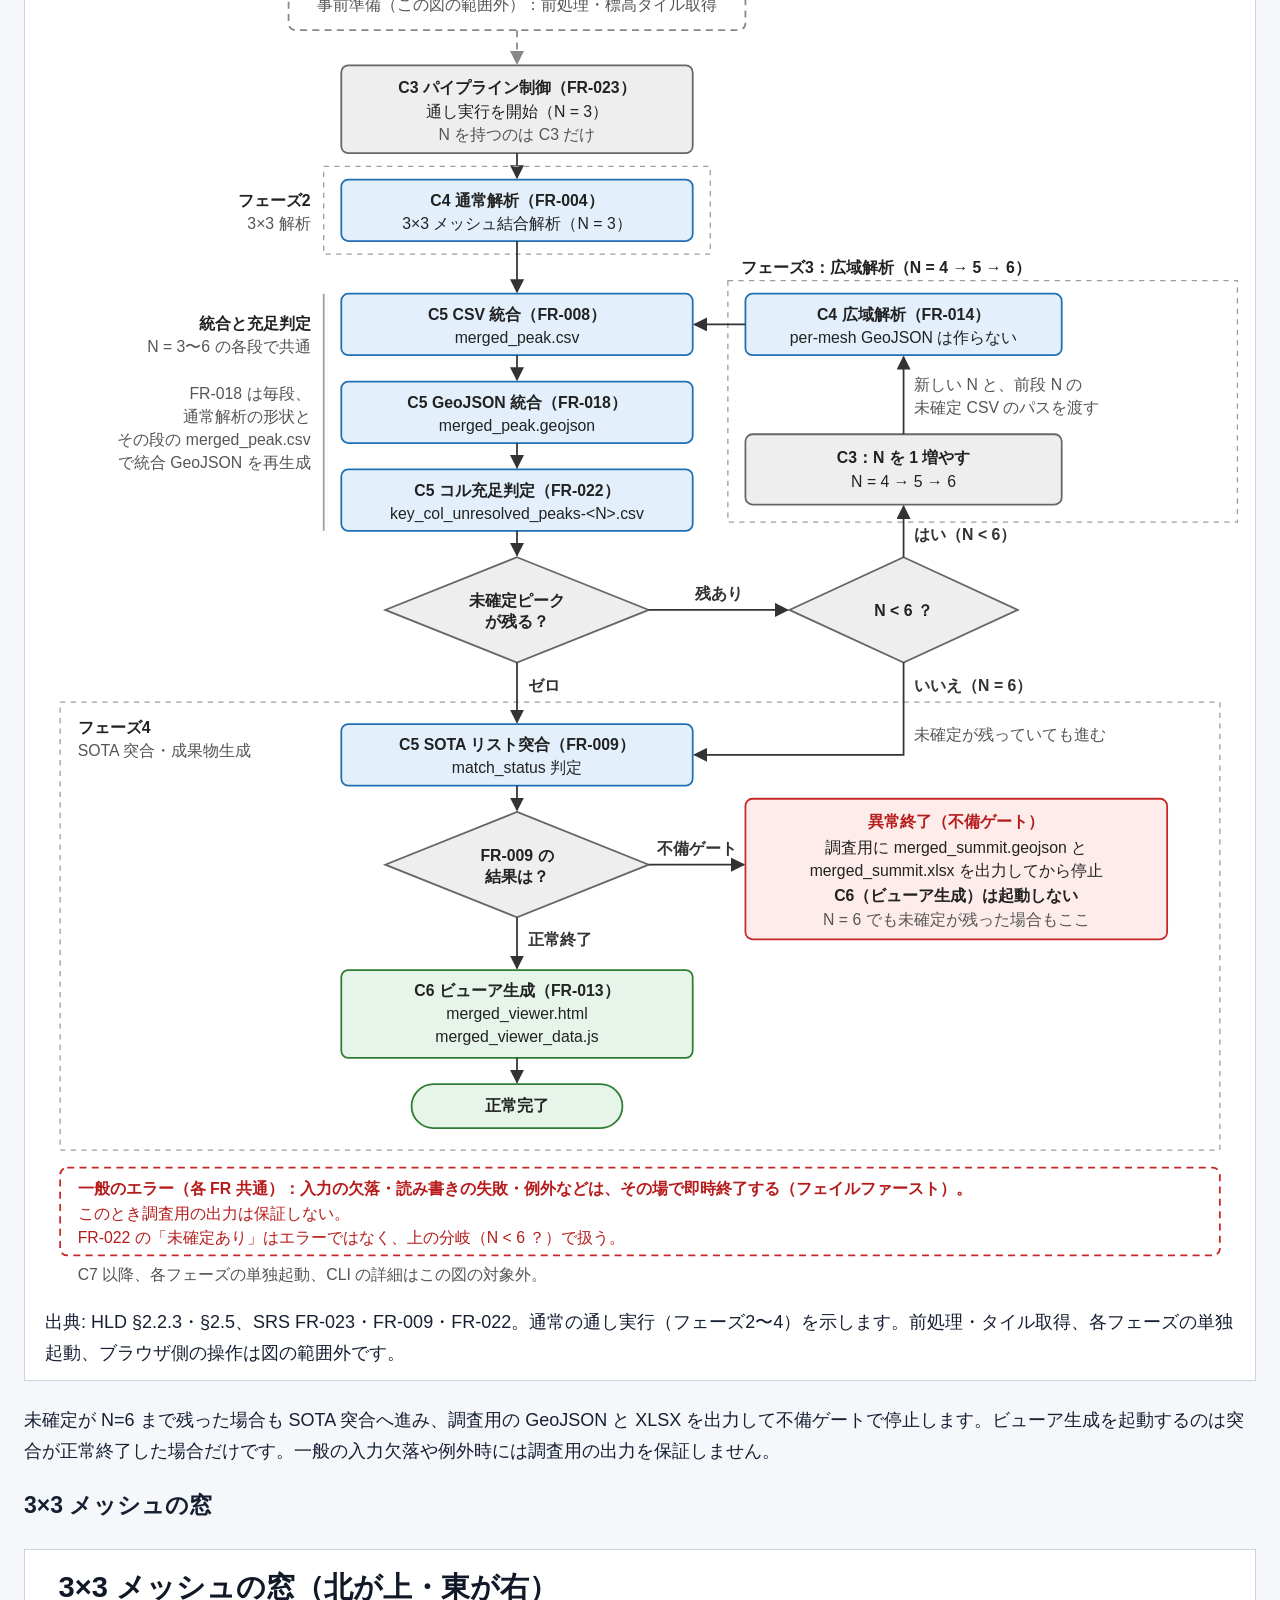
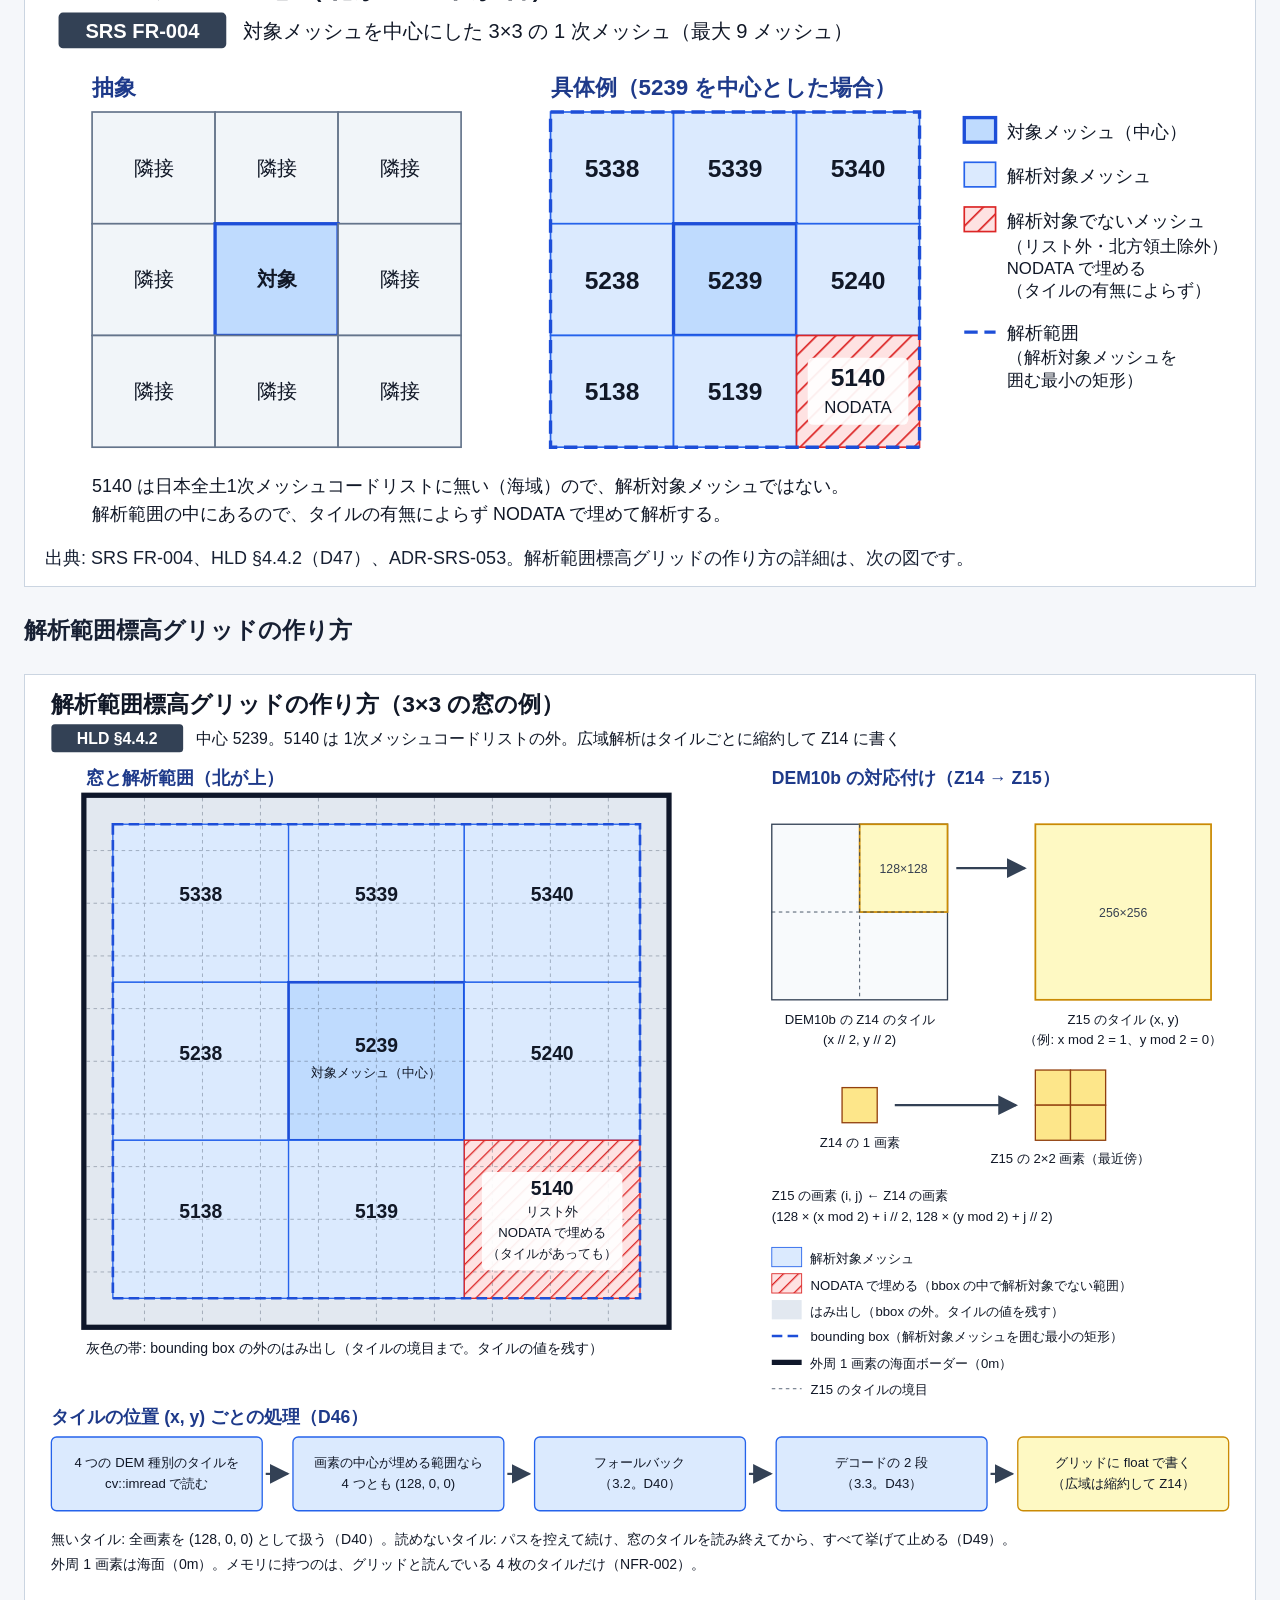
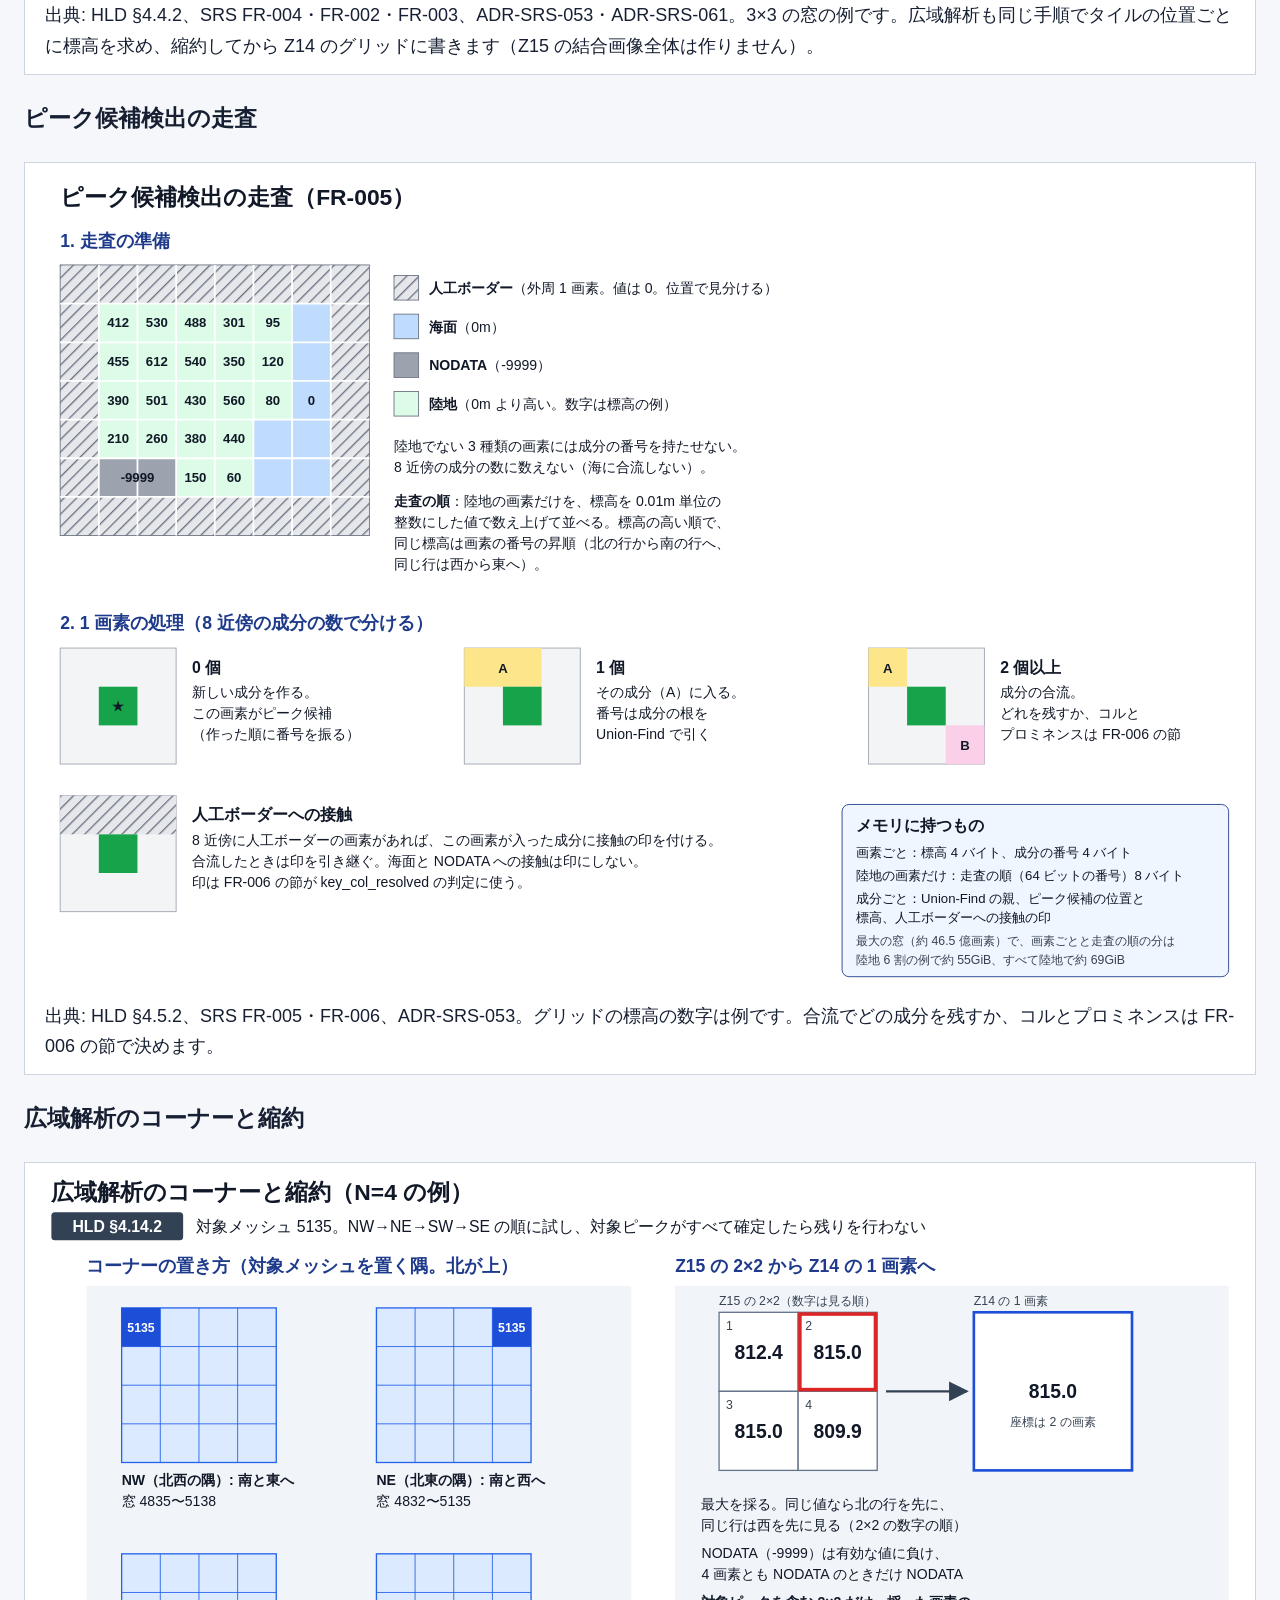
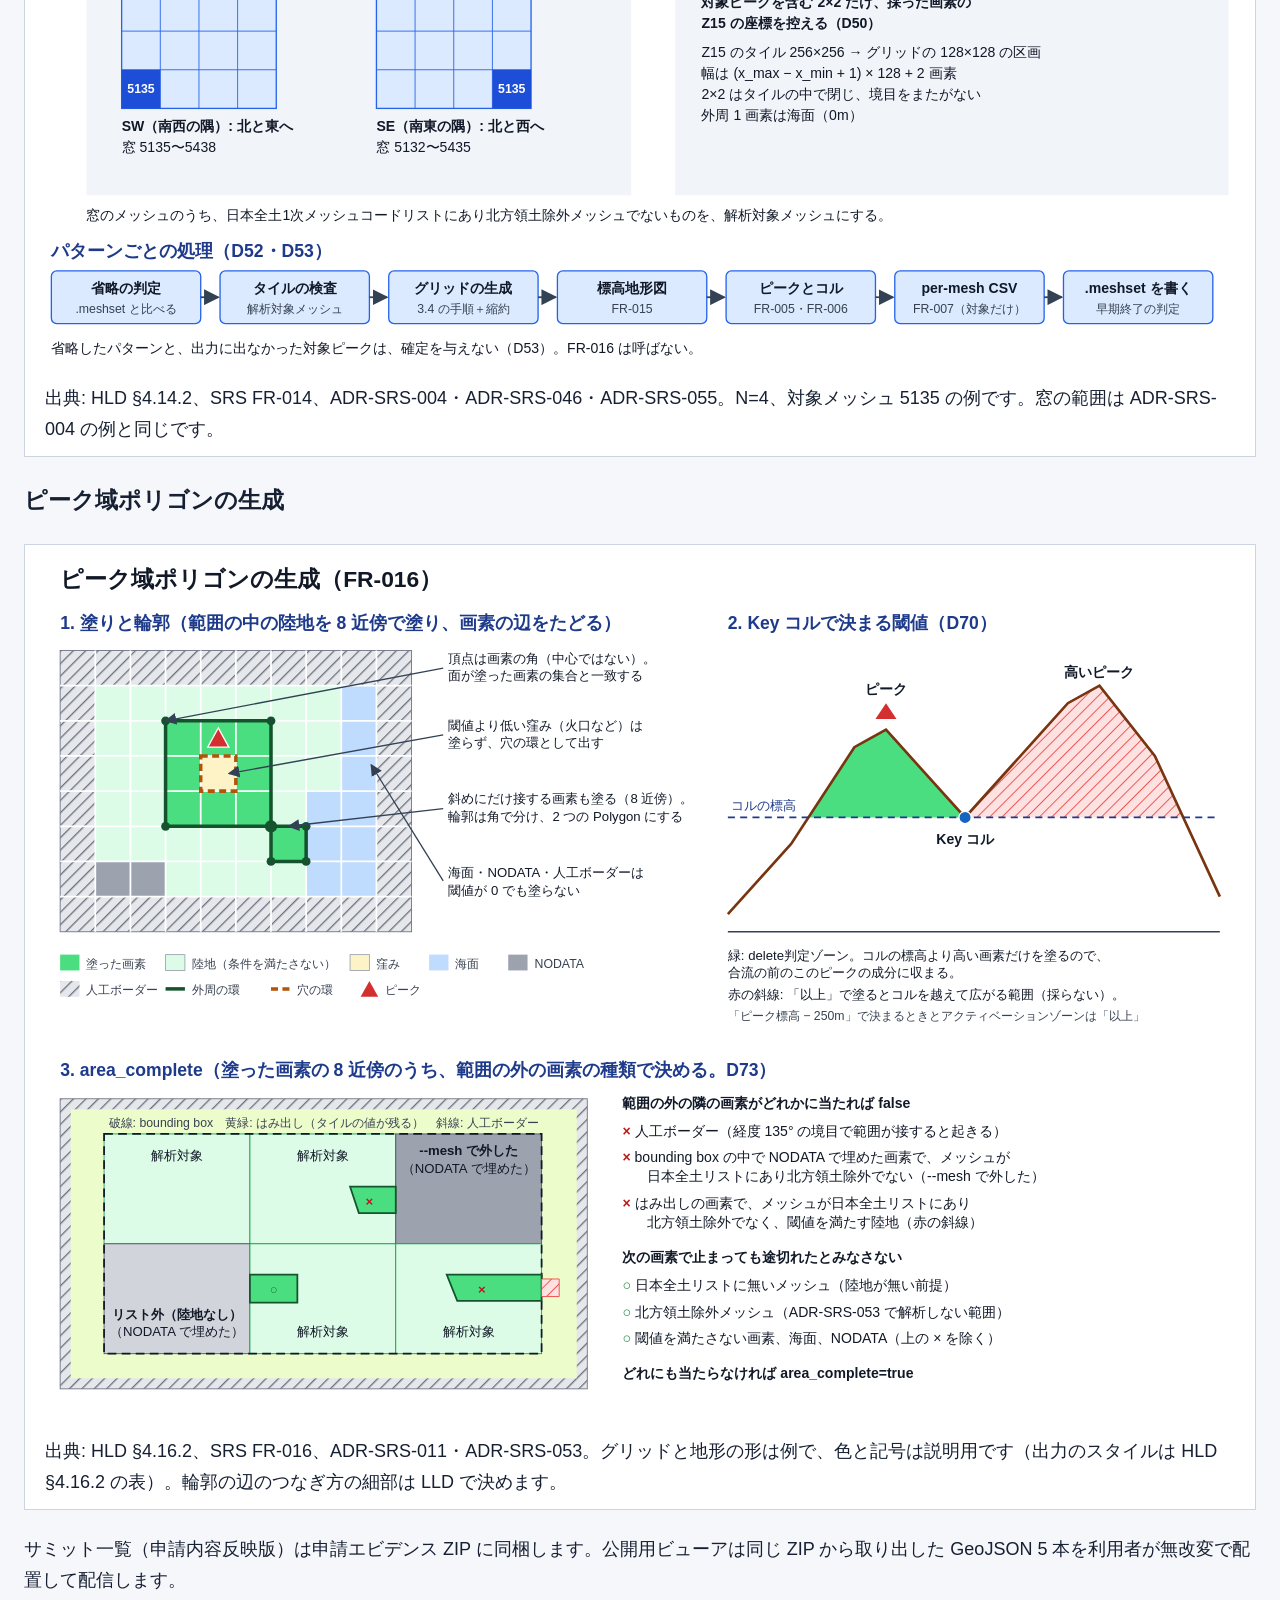
==== commit 7f8d625e: "docs: renumber HLD chapters to program structure (3), FR design (4), NFR design (5) (ADR-HLD-002) Co" ====
--- a/docs/figures/spec-overview.html
+++ b/docs/figures/spec-overview.html
@@ -71,35 +71,35 @@
         <h2>3×3 メッシュの窓</h2>
         <figure>
           <a href="mesh-window.svg"><img src="mesh-window.svg" width="1100" height="520" alt="対象メッシュを中心にした 3×3 の 1 次メッシュの窓。抽象と、5239 を中心にした具体例。5140 は日本全土1次メッシュコードリストに無いので解析対象メッシュではなく、解析範囲の中にあるのでタイルの有無によらず NODATA で埋める"></a>
-          <figcaption>出典: SRS FR-004、HLD §3.4.2（D47）、ADR-SRS-053。解析範囲標高グリッドの作り方の詳細は、次の図です。</figcaption>
+          <figcaption>出典: SRS FR-004、HLD §4.4.2（D47）、ADR-SRS-053。解析範囲標高グリッドの作り方の詳細は、次の図です。</figcaption>
         </figure>
       </section>
       <section id="analysis-grid">
         <h2>解析範囲標高グリッドの作り方</h2>
         <figure>
           <a href="analysis-grid.svg"><img src="analysis-grid.svg" width="1400" height="1040" alt="3×3 の窓の例。解析対象メッシュを囲む bounding box の中で、リスト外のメッシュの範囲を NODATA で埋め、外側のはみ出しはタイルの値を残し、外周 1 画素を海面にする。DEM10b は Z14 の 1 画素を Z15 の 2×2 画素に当て、タイルの位置ごとに読んでフォールバックとデコードをしてからグリッドへ書く"></a>
-          <figcaption>出典: HLD §3.4.2、SRS FR-004・FR-002・FR-003、ADR-SRS-053・ADR-SRS-061。3×3 の窓の例です。広域解析も同じ手順でタイルの位置ごとに標高を求め、縮約してから Z14 のグリッドに書きます（Z15 の結合画像全体は作りません）。</figcaption>
+          <figcaption>出典: HLD §4.4.2、SRS FR-004・FR-002・FR-003、ADR-SRS-053・ADR-SRS-061。3×3 の窓の例です。広域解析も同じ手順でタイルの位置ごとに標高を求め、縮約してから Z14 のグリッドに書きます（Z15 の結合画像全体は作りません）。</figcaption>
         </figure>
       </section>
       <section id="peak-scan">
         <h2>ピーク候補検出の走査</h2>
         <figure>
           <a href="peak-scan.svg"><img src="peak-scan.svg" width="1400" height="940" alt="解析範囲標高グリッドの画素を、外周 1 画素の人工ボーダー、海面、NODATA、陸地に分ける。陸地でない画素は成分の番号を持たず、8 近傍の成分に数えない。陸地の画素だけを、標高を 0.01m 単位の整数にした値で数え上げ、標高の高い順、同じ標高は画素の番号の昇順に並べる。1 画素ずつ、8 近傍の成分の数が 0 なら新しい成分（ピーク候補）、1 ならその成分に入り、2 以上なら成分の合流。8 近傍に人工ボーダーがあれば成分に接触の印を付ける"></a>
-          <figcaption>出典: HLD §3.5.2、SRS FR-005・FR-006、ADR-SRS-053。グリッドの標高の数字は例です。合流でどの成分を残すか、コルとプロミネンスは FR-006 の節で決めます。</figcaption>
+          <figcaption>出典: HLD §4.5.2、SRS FR-005・FR-006、ADR-SRS-053。グリッドの標高の数字は例です。合流でどの成分を残すか、コルとプロミネンスは FR-006 の節で決めます。</figcaption>
         </figure>
       </section>
       <section id="wide-analysis">
         <h2>広域解析のコーナーと縮約</h2>
         <figure>
           <a href="wide-analysis.svg"><img src="wide-analysis.svg" width="1400" height="920" alt="N=4、対象メッシュ 5135 の例。対象メッシュを窓の北西・北東・南西・南東の隅に置く 4 つのパターンと窓の範囲。Z15 の 2×2 の最大を Z14 の 1 画素にし、同じ値なら北の行、西の順に採り、対象ピークを含む 2×2 だけ採った画素の Z15 の座標を控える。パターンごとに省略の判定、タイルの検査、グリッドの生成、標高地形図、ピークとコル、per-mesh CSV、.meshset の順に行う"></a>
-          <figcaption>出典: HLD §3.14.2、SRS FR-014、ADR-SRS-004・ADR-SRS-046・ADR-SRS-055。N=4、対象メッシュ 5135 の例です。窓の範囲は ADR-SRS-004 の例と同じです。</figcaption>
+          <figcaption>出典: HLD §4.14.2、SRS FR-014、ADR-SRS-004・ADR-SRS-046・ADR-SRS-055。N=4、対象メッシュ 5135 の例です。窓の範囲は ADR-SRS-004 の例と同じです。</figcaption>
         </figure>
       </section>
       <section id="peak-zone">
         <h2>ピーク域ポリゴンの生成</h2>
         <figure>
           <a href="peak-zone.svg"><img src="peak-zone.svg" width="1400" height="1000" alt="ピークの画素から、範囲の中の陸地の画素だけを 8 近傍でたどって塗る。海面・NODATA・人工ボーダーは閾値が 0 でも塗らない。塗った画素の正方形を合わせた形の境界を画素の辺の上でたどり、閾値より低い窪みは穴の環にする。斜めにだけ接する画素も塗り、輪郭はその角で分けて 2 つの Polygon（MultiPolygon）にする。delete判定ゾーンの閾値が Key コルで決まるときは、コルの標高より高い画素だけを塗る。area_complete は、塗った画素の 8 近傍のうち範囲の外の画素が、人工ボーダー、--mesh で外したメッシュの埋めた画素、はみ出しの閾値を満たす陸地のどれかなら false で、日本全土リストに無いメッシュと北方領土除外メッシュでは途切れたとみなさない"></a>
-          <figcaption>出典: HLD §3.16.2、SRS FR-016、ADR-SRS-011・ADR-SRS-053。グリッドと地形の形は例で、色と記号は説明用です（出力のスタイルは HLD §3.16.2 の表）。輪郭の辺のつなぎ方の細部は LLD で決めます。</figcaption>
+          <figcaption>出典: HLD §4.16.2、SRS FR-016、ADR-SRS-011・ADR-SRS-053。グリッドと地形の形は例で、色と記号は説明用です（出力のスタイルは HLD §4.16.2 の表）。輪郭の辺のつなぎ方の細部は LLD で決めます。</figcaption>
         </figure>
       </section>
       <p>サミット一覧（申請内容反映版）は申請エビデンス ZIP に同梱します。公開用ビューアは同じ ZIP から取り出した GeoJSON 5 本を利用者が無改変で配置して配信します。</p>
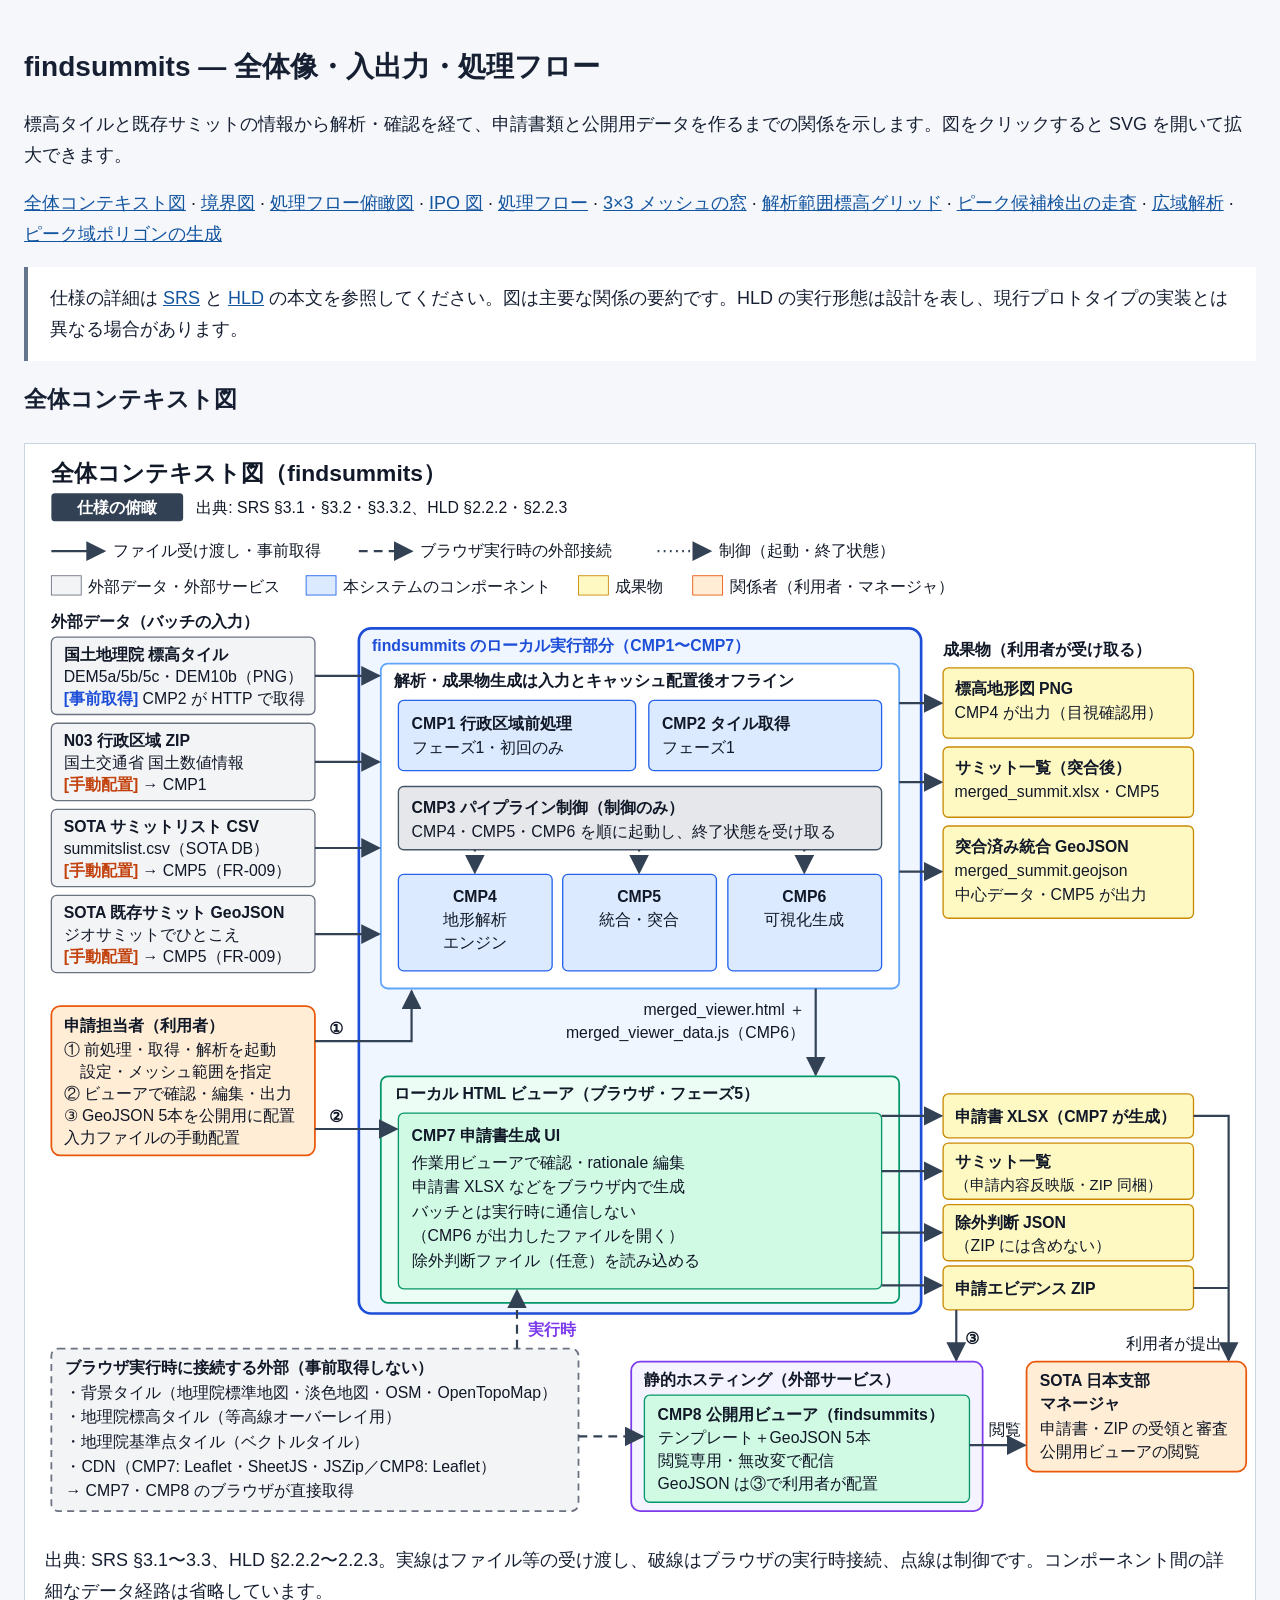
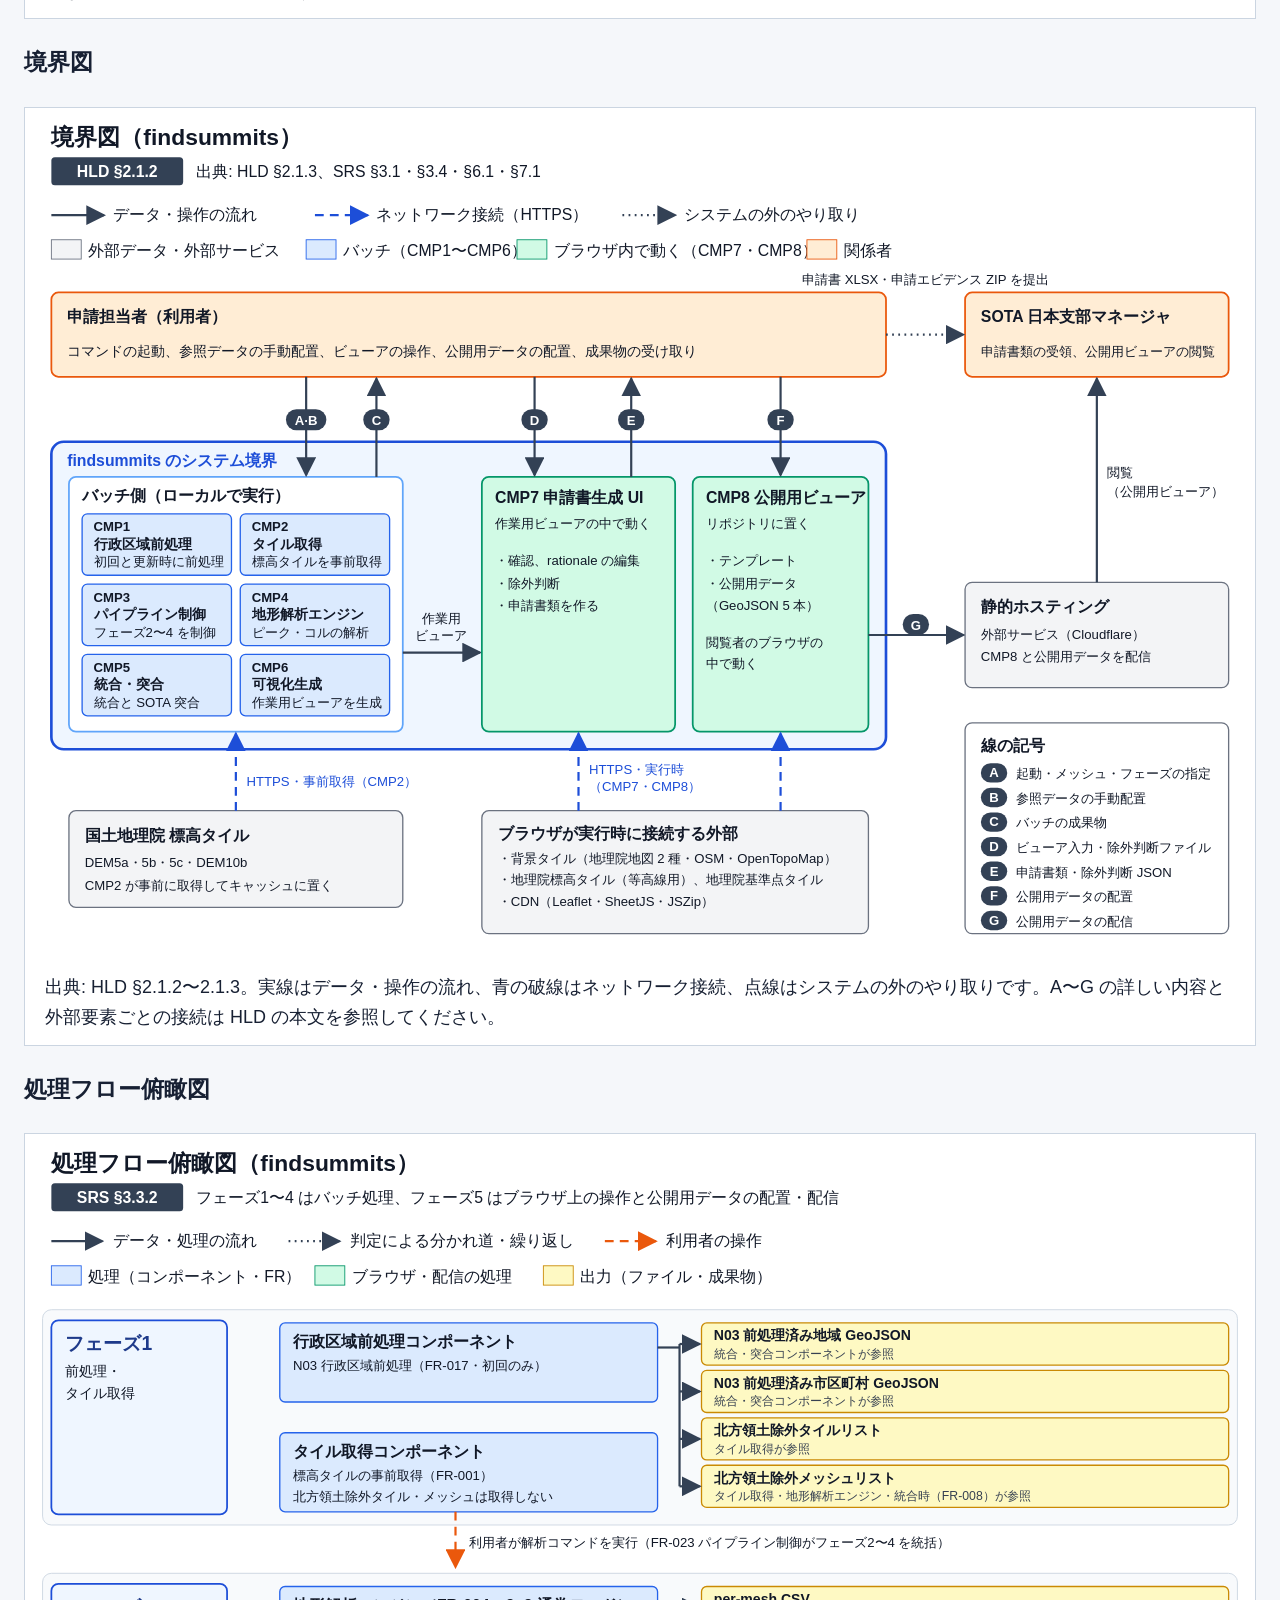
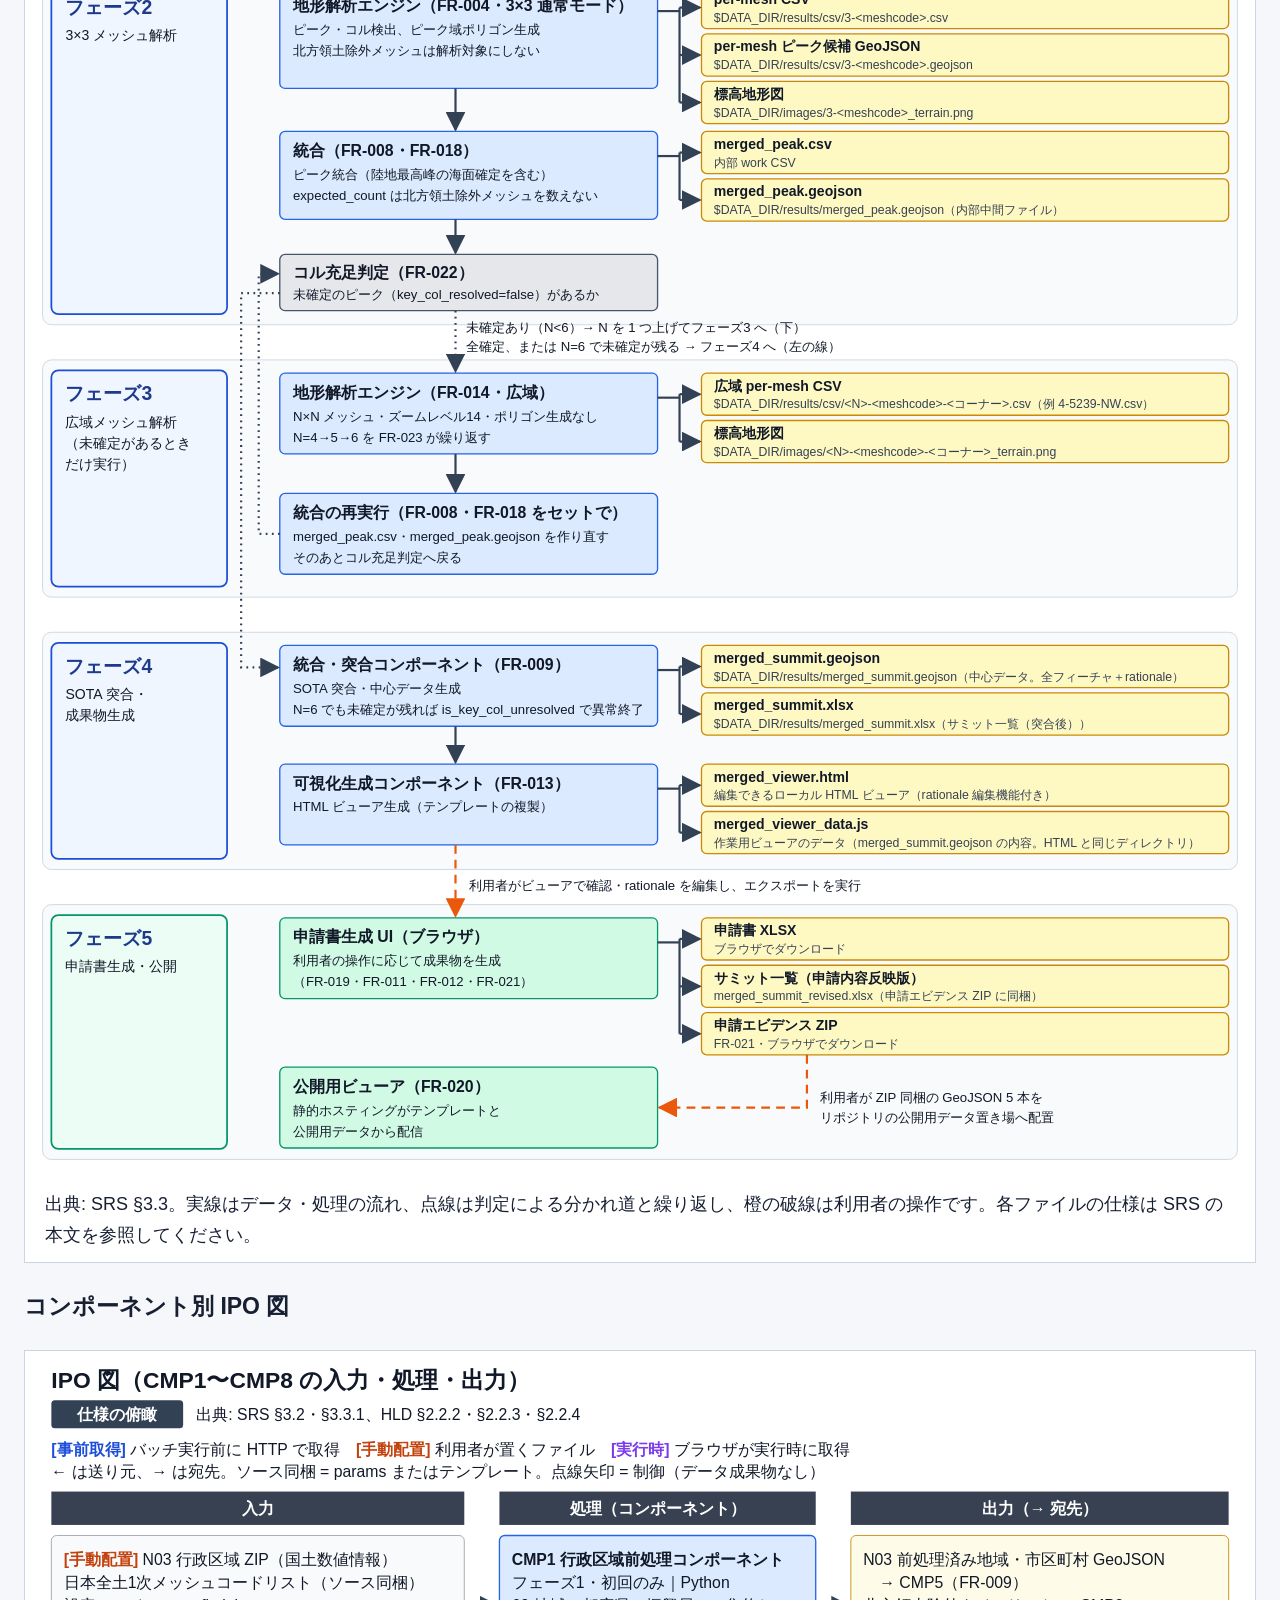
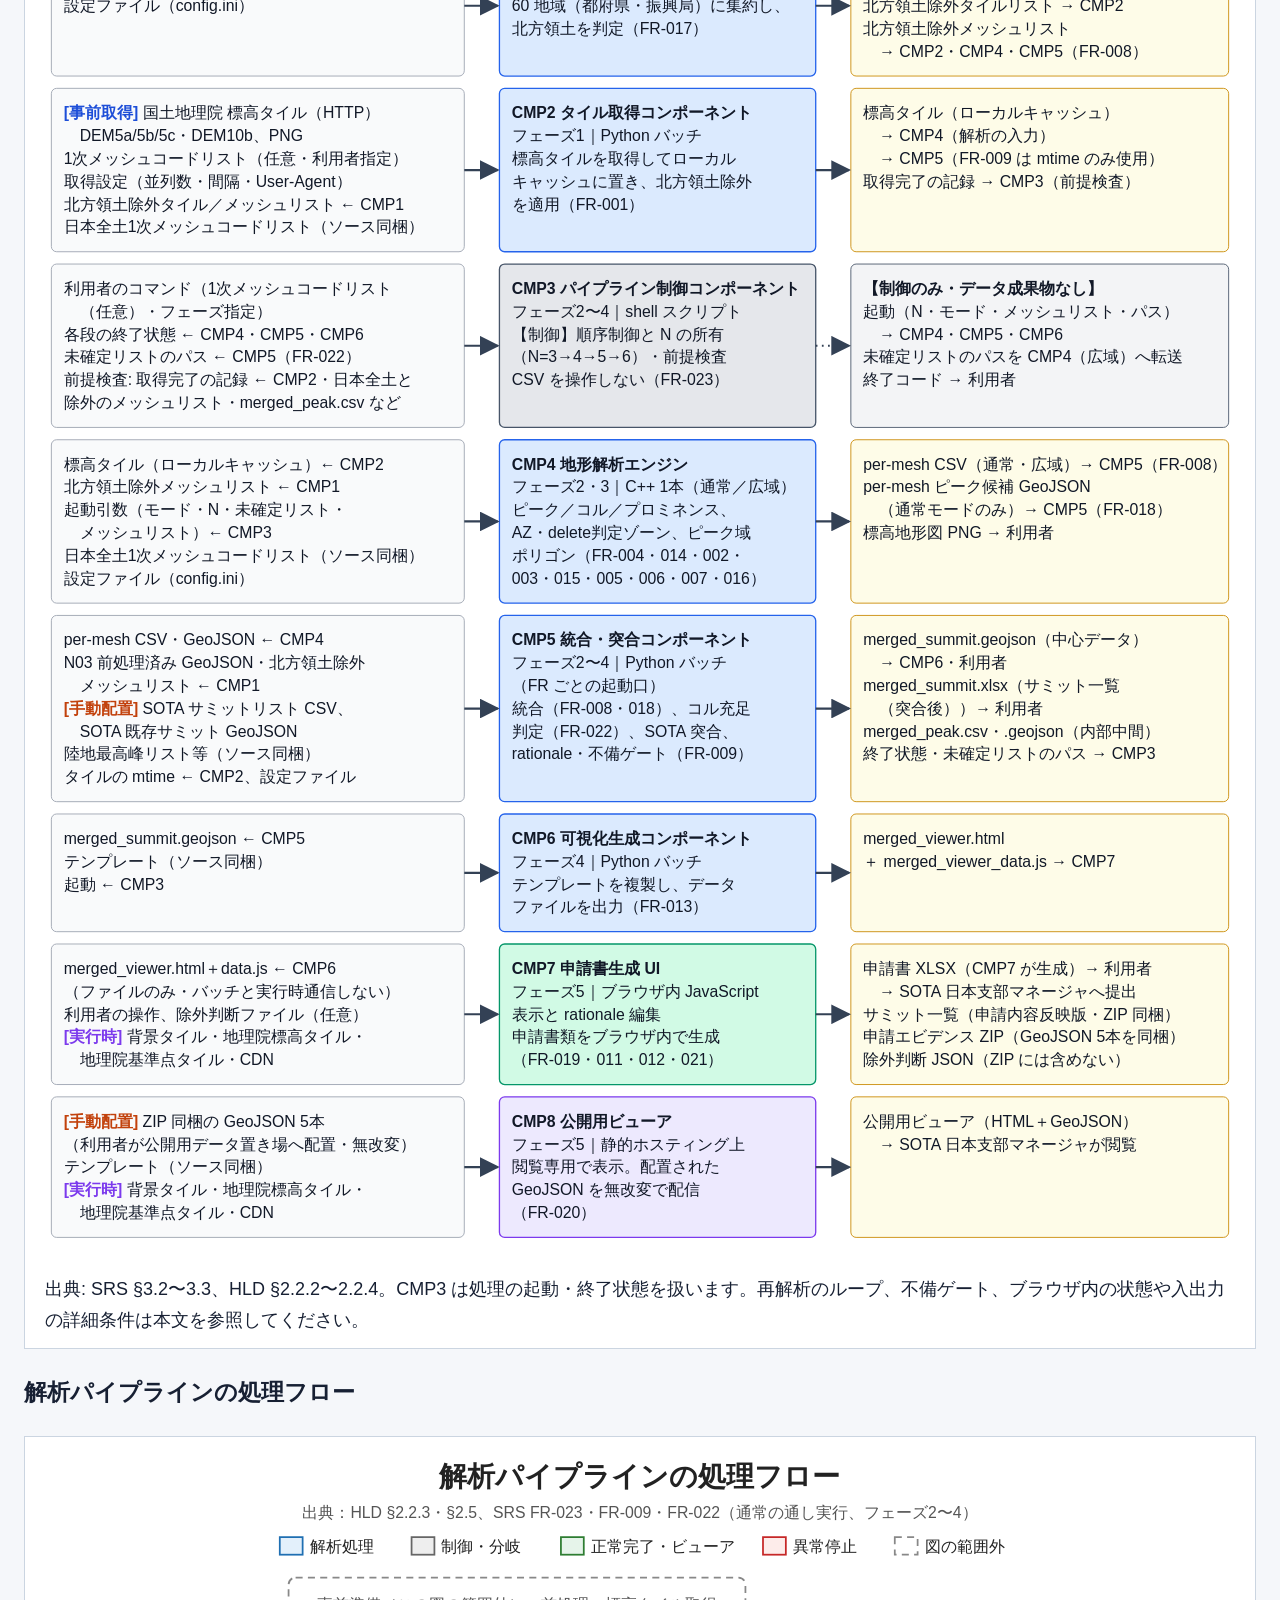
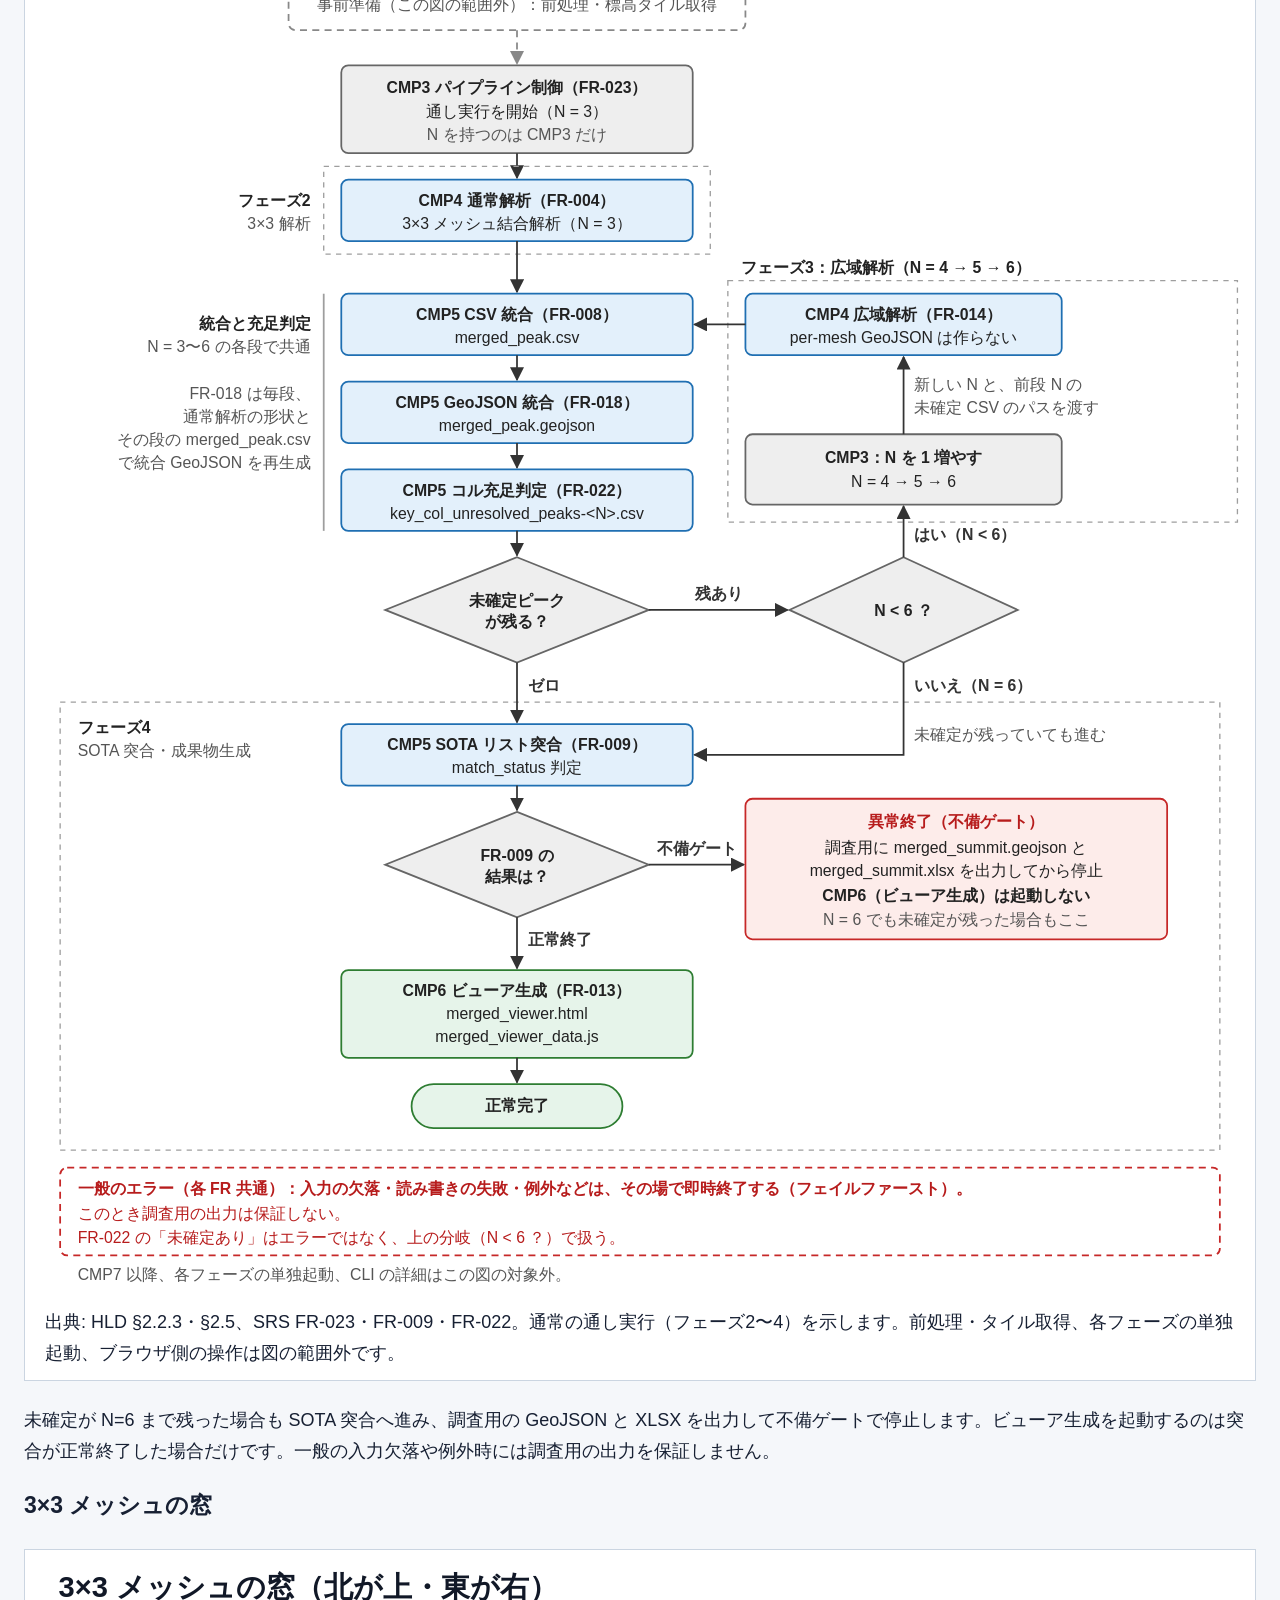
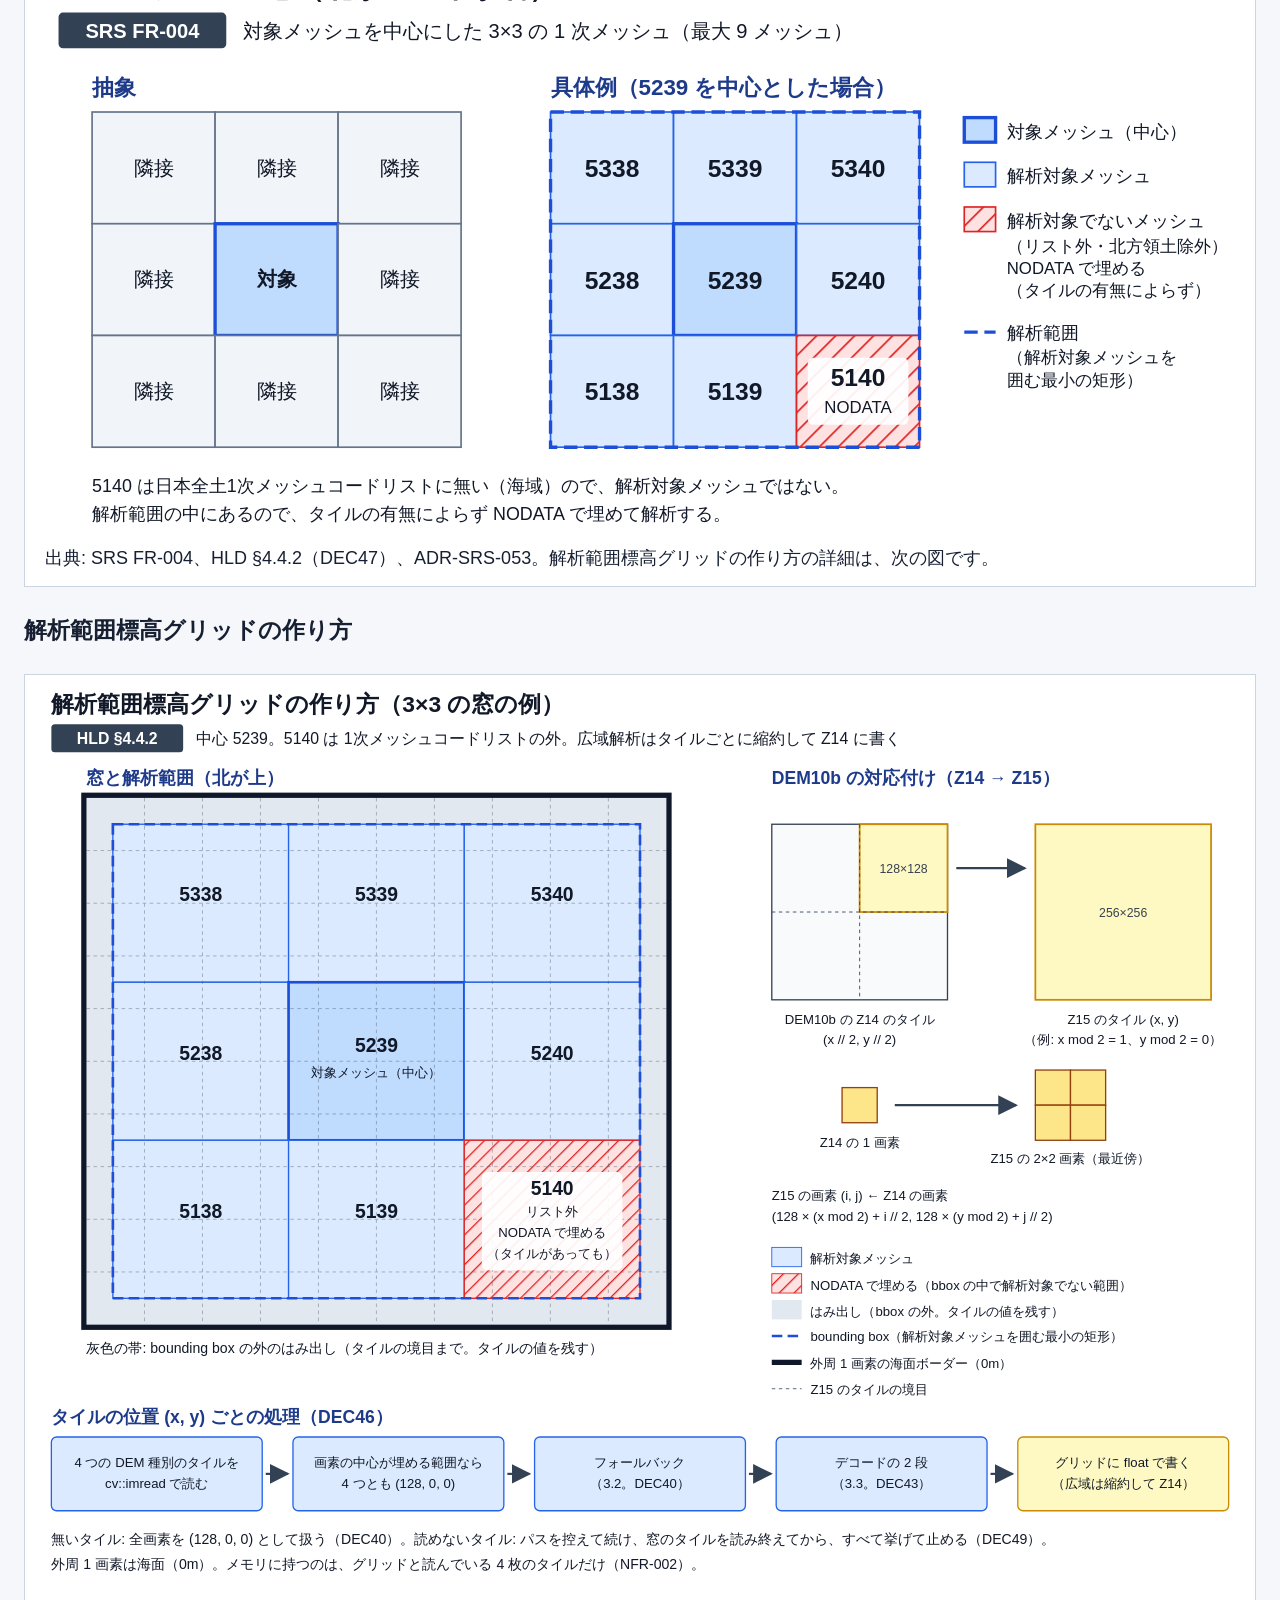
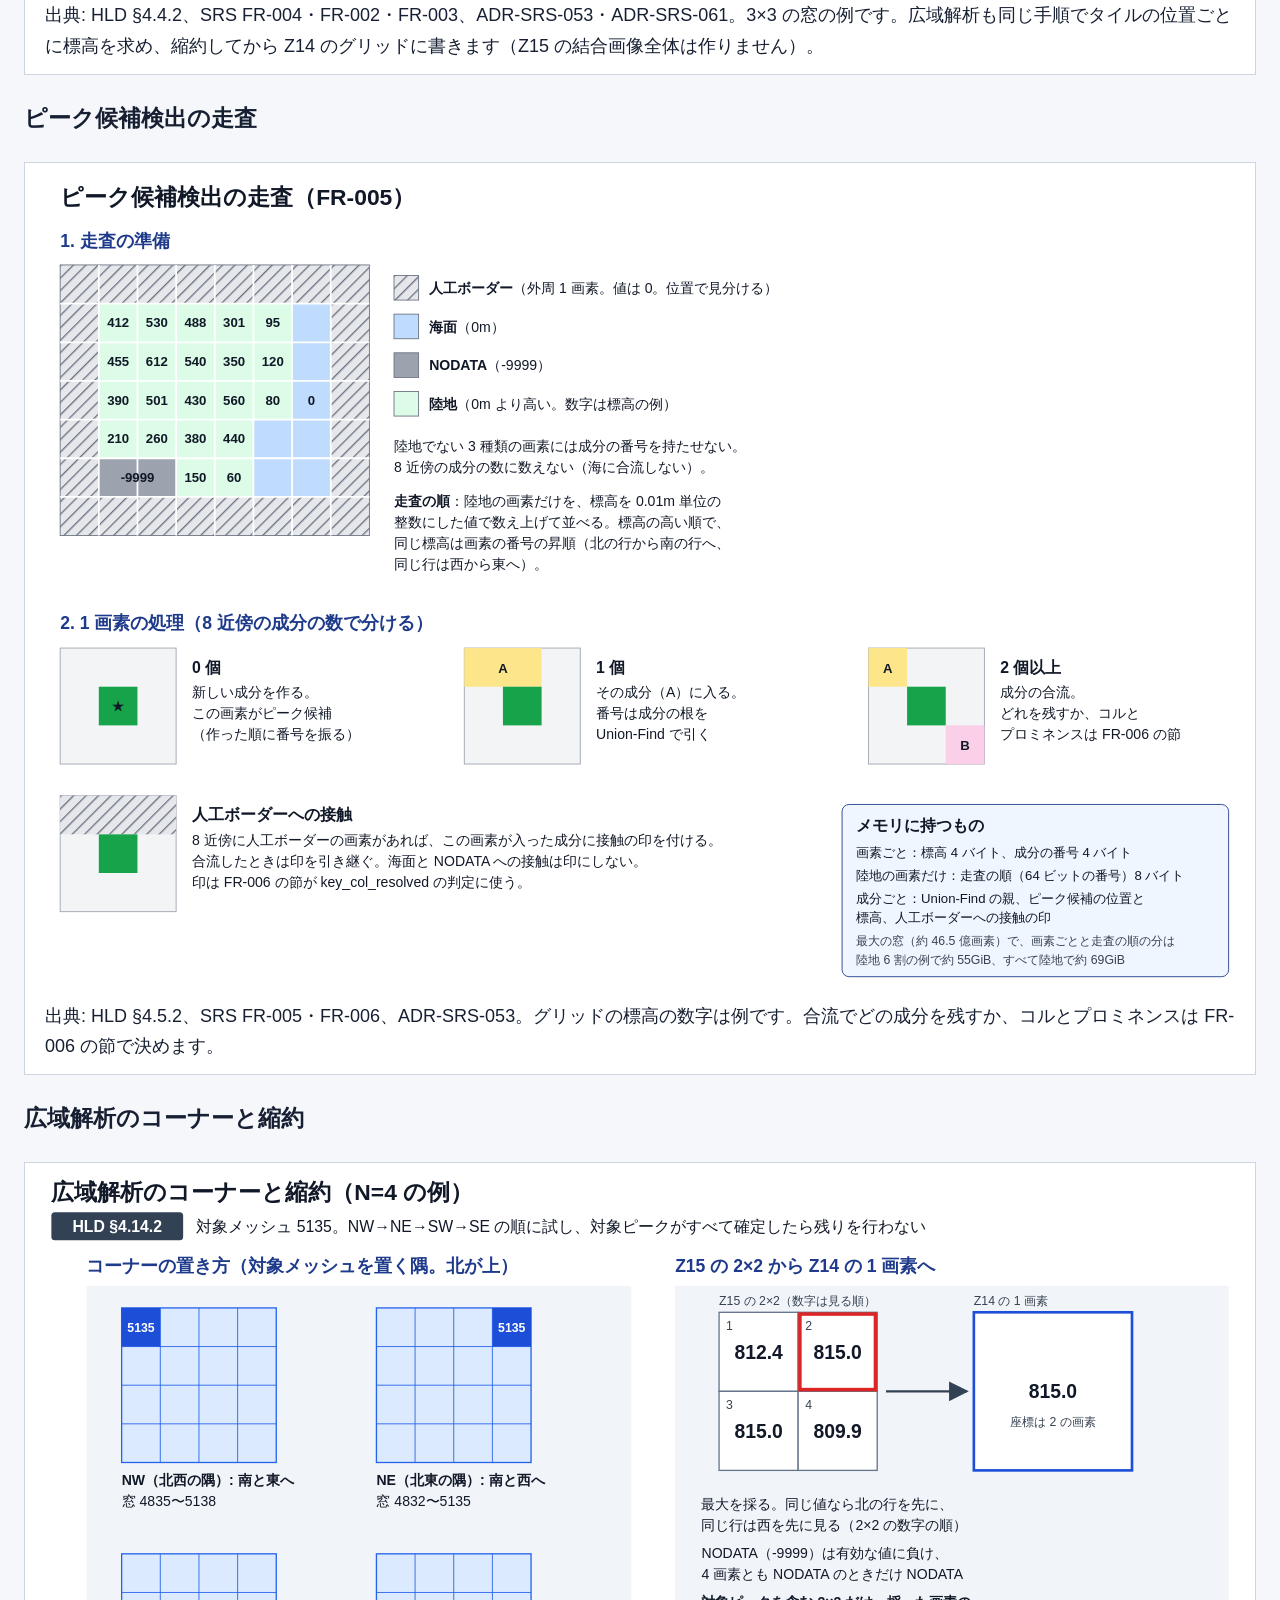
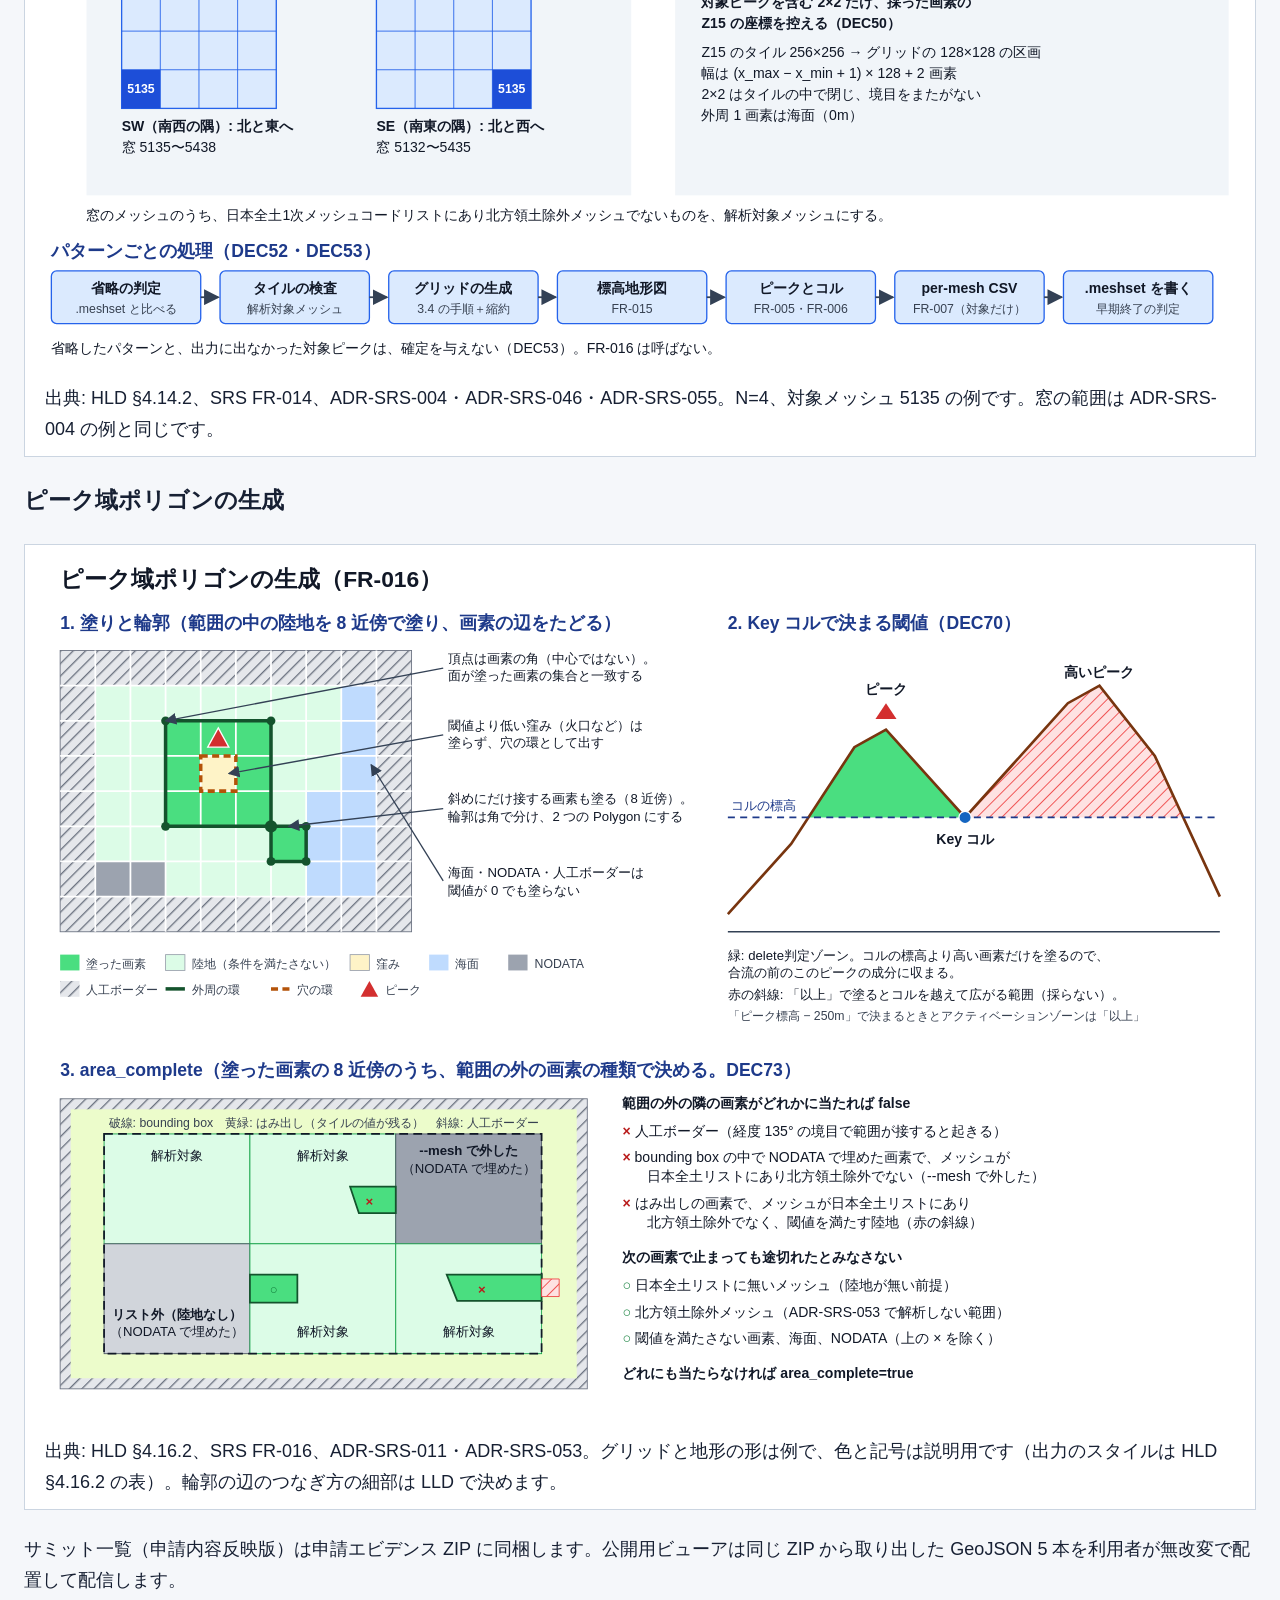
==== commit 2249c76d: "docs(figures): rename C/D/K to CMP/DEC/PRE in the figures (#173) The boundary figure's six batch box" ====
--- a/docs/figures/spec-overview.html
+++ b/docs/figures/spec-overview.html
@@ -41,7 +41,7 @@
       <section id="boundary">
         <h2>境界図</h2>
         <figure>
-          <a href="system-boundary.svg"><img src="system-boundary.svg" width="1400" height="970" alt="申請担当者と SOTA 日本支部マネージャ、システム境界の内側のバッチ（C1〜C6）・C7・C8、外部のタイル・CDN・静的ホスティングとの接続を A〜G の線で示す"></a>
+          <a href="system-boundary.svg"><img src="system-boundary.svg" width="1400" height="970" alt="申請担当者と SOTA 日本支部マネージャ、システム境界の内側のバッチ（CMP1〜CMP6）・CMP7・CMP8、外部のタイル・CDN・静的ホスティングとの接続を A〜G の線で示す"></a>
           <figcaption>出典: HLD §2.1.2〜2.1.3。実線はデータ・操作の流れ、青の破線はネットワーク接続、点線はシステムの外のやり取りです。A〜G の詳しい内容と外部要素ごとの接続は HLD の本文を参照してください。</figcaption>
         </figure>
       </section>
@@ -55,8 +55,8 @@
       <section id="ipo">
         <h2>コンポーネント別 IPO 図</h2>
         <figure>
-          <a href="component-ipo.svg"><img src="component-ipo.svg" width="1400" height="1720" alt="C1 から C8 の入力、処理、出力を左右の三列で対応づけた IPO 図"></a>
-          <figcaption>出典: SRS §3.2〜3.3、HLD §2.2.2〜2.2.4。C3 は処理の起動・終了状態を扱います。再解析のループ、不備ゲート、ブラウザ内の状態や入出力の詳細条件は本文を参照してください。</figcaption>
+          <a href="component-ipo.svg"><img src="component-ipo.svg" width="1400" height="1720" alt="CMP1 から CMP8 の入力、処理、出力を左右の三列で対応づけた IPO 図"></a>
+          <figcaption>出典: SRS §3.2〜3.3、HLD §2.2.2〜2.2.4。CMP3 は処理の起動・終了状態を扱います。再解析のループ、不備ゲート、ブラウザ内の状態や入出力の詳細条件は本文を参照してください。</figcaption>
         </figure>
       </section>
       <section id="pipeline">
@@ -71,7 +71,7 @@
         <h2>3×3 メッシュの窓</h2>
         <figure>
           <a href="mesh-window.svg"><img src="mesh-window.svg" width="1100" height="520" alt="対象メッシュを中心にした 3×3 の 1 次メッシュの窓。抽象と、5239 を中心にした具体例。5140 は日本全土1次メッシュコードリストに無いので解析対象メッシュではなく、解析範囲の中にあるのでタイルの有無によらず NODATA で埋める"></a>
-          <figcaption>出典: SRS FR-004、HLD §4.4.2（D47）、ADR-SRS-053。解析範囲標高グリッドの作り方の詳細は、次の図です。</figcaption>
+          <figcaption>出典: SRS FR-004、HLD §4.4.2（DEC47）、ADR-SRS-053。解析範囲標高グリッドの作り方の詳細は、次の図です。</figcaption>
         </figure>
       </section>
       <section id="analysis-grid">
